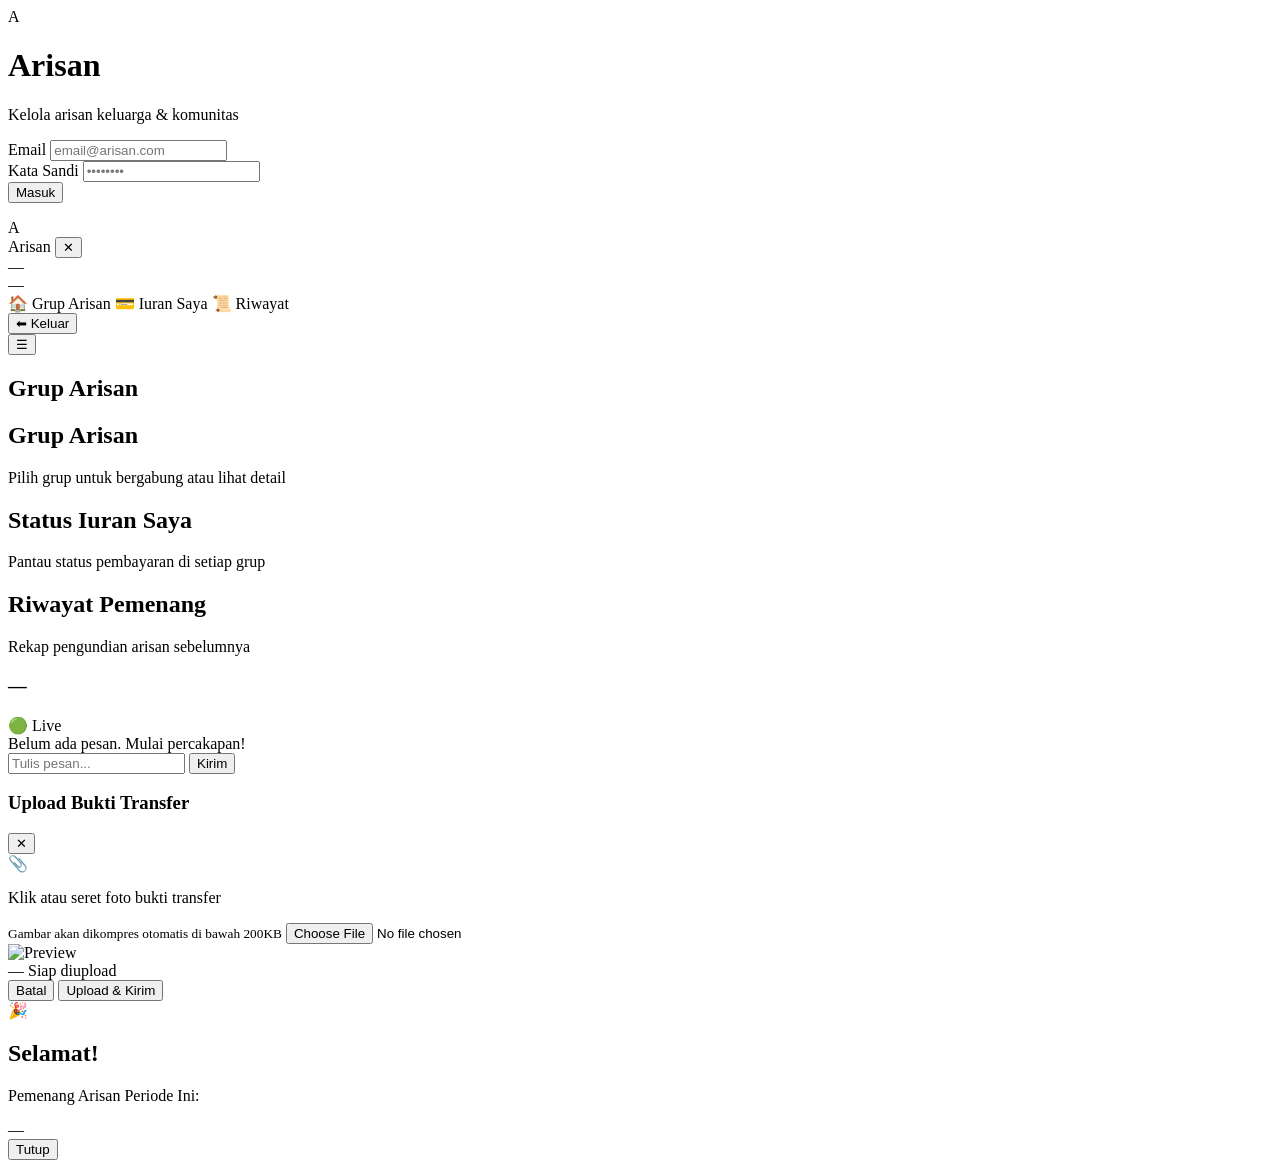
==== index.html @ 009c1d64 "Create index.html" ====
<!DOCTYPE html>
<html lang="id">
<head>
<meta charset="UTF-8">
<meta name="viewport" content="width=device-width, initial-scale=1.0">
<title>Arisan Keluarga & Komunitas</title>
<link rel="stylesheet" href="style.css">
<script src="https://cdn.jsdelivr.net/npm/@supabase/supabase-js@2"></script>
</head>
<body>

<!-- ══ AUTH SCREEN ══ -->
<div id="auth-screen" class="auth-screen">
  <div class="auth-card">
    <div class="auth-logo">
      <div class="logo-mark">A</div>
      <h1>Arisan</h1>
      <p>Kelola arisan keluarga & komunitas</p>
    </div>
    <form id="login-form" class="auth-form">
      <div class="form-group">
        <label>Email</label>
        <input type="email" id="login-email" placeholder="email@arisan.com" required>
      </div>
      <div class="form-group">
        <label>Kata Sandi</label>
        <input type="password" id="login-password" placeholder="••••••••" required>
      </div>
      <button type="submit" class="btn btn-primary btn-full" id="login-btn">
        <span>Masuk</span>
      </button>
      <p id="auth-error" class="auth-error"></p>
    </form>
  </div>
</div>

<!-- ══ MAIN APP ══ -->
<div id="app" class="app hidden">

  <!-- SIDEBAR -->
  <aside class="sidebar" id="sidebar">
    <div class="sidebar-header">
      <div class="logo-mark sm">A</div>
      <span class="sidebar-title">Arisan</span>
      <button class="sidebar-close" id="sidebar-close">✕</button>
    </div>
    <div class="user-card" id="user-card">
      <div class="user-avatar" id="nav-avatar"></div>
      <div class="user-info">
        <div class="user-name" id="nav-username">—</div>
        <div class="user-role" id="nav-role">—</div>
      </div>
    </div>
    <nav class="sidebar-nav">
      <a class="nav-item active" data-page="groups">
        <span class="nav-icon">🏠</span> Grup Arisan
      </a>
      <a class="nav-item" data-page="payments">
        <span class="nav-icon">💳</span> Iuran Saya
      </a>
      <a class="nav-item" data-page="history">
        <span class="nav-icon">📜</span> Riwayat
      </a>
    </nav>
    <div class="sidebar-footer">
      <button class="btn btn-ghost" id="logout-btn">⬅ Keluar</button>
    </div>
  </aside>

  <!-- TOPBAR -->
  <div class="topbar">
    <button class="hamburger" id="hamburger">☰</button>
    <h2 class="topbar-title" id="topbar-title">Grup Arisan</h2>
    <div class="topbar-right">
      <div class="notif-dot hidden" id="notif-dot"></div>
    </div>
  </div>

  <!-- PAGES -->
  <main class="main-content">

    <!-- PAGE: GROUPS -->
    <div class="page active" id="page-groups">
      <div class="page-header">
        <h2>Grup Arisan</h2>
        <p>Pilih grup untuk bergabung atau lihat detail</p>
      </div>
      <div class="groups-grid" id="groups-grid">
        <div class="skeleton-card"></div>
        <div class="skeleton-card"></div>
      </div>
    </div>

    <!-- PAGE: PAYMENTS -->
    <div class="page hidden" id="page-payments">
      <div class="page-header">
        <h2>Status Iuran Saya</h2>
        <p>Pantau status pembayaran di setiap grup</p>
      </div>
      <div id="payments-list"></div>
    </div>

    <!-- PAGE: HISTORY -->
    <div class="page hidden" id="page-history">
      <div class="page-header">
        <h2>Riwayat Pemenang</h2>
        <p>Rekap pengundian arisan sebelumnya</p>
      </div>
      <div id="history-list"></div>
    </div>

    <!-- PAGE: GROUP DETAIL (Chat + Info) -->
    <div class="page hidden" id="page-group-detail">
      <div class="group-detail-layout">
        <!-- Left: Info -->
        <div class="group-info-panel" id="group-info-panel"></div>
        <!-- Right: Chat -->
        <div class="chat-panel">
          <div class="chat-header">
            <h3 id="chat-group-name">—</h3>
            <span class="online-badge">🟢 Live</span>
          </div>
          <div class="chat-messages" id="chat-messages">
            <div class="chat-empty">Belum ada pesan. Mulai percakapan!</div>
          </div>
          <div class="chat-input-area">
            <input type="text" id="chat-input" placeholder="Tulis pesan..." maxlength="500">
            <button class="btn btn-primary" id="send-btn">Kirim</button>
          </div>
        </div>
      </div>
    </div>

  </main>
</div>

<!-- MODAL: Upload Bukti Bayar -->
<div class="modal-overlay hidden" id="payment-modal">
  <div class="modal">
    <div class="modal-header">
      <h3>Upload Bukti Transfer</h3>
      <button class="modal-close" id="payment-modal-close">✕</button>
    </div>
    <div class="modal-body">
      <div class="upload-area" id="upload-area">
        <div class="upload-icon">📎</div>
        <p>Klik atau seret foto bukti transfer</p>
        <small>Gambar akan dikompres otomatis di bawah 200KB</small>
        <input type="file" id="receipt-input" accept="image/*" class="upload-input">
      </div>
      <div id="upload-preview" class="upload-preview hidden">
        <img id="preview-img" src="" alt="Preview">
        <div class="upload-meta">
          <span id="upload-size">—</span>
          <span id="upload-status">Siap diupload</span>
        </div>
      </div>
    </div>
    <div class="modal-footer">
      <button class="btn btn-ghost" id="cancel-upload">Batal</button>
      <button class="btn btn-primary" id="confirm-upload">Upload & Kirim</button>
    </div>
  </div>
</div>

<!-- TOAST -->
<div class="toast hidden" id="toast"></div>

<!-- WINNER ANNOUNCEMENT -->
<div class="winner-overlay hidden" id="winner-overlay">
  <div class="winner-card">
    <div class="winner-confetti" id="confetti-area"></div>
    <div class="winner-icon">🎉</div>
    <h2>Selamat!</h2>
    <p>Pemenang Arisan Periode Ini:</p>
    <div class="winner-name" id="winner-name-display">—</div>
    <button class="btn btn-primary" onclick="closeWinner()">Tutup</button>
  </div>
</div>

<script src="app.js"></script>
</body>
</html>
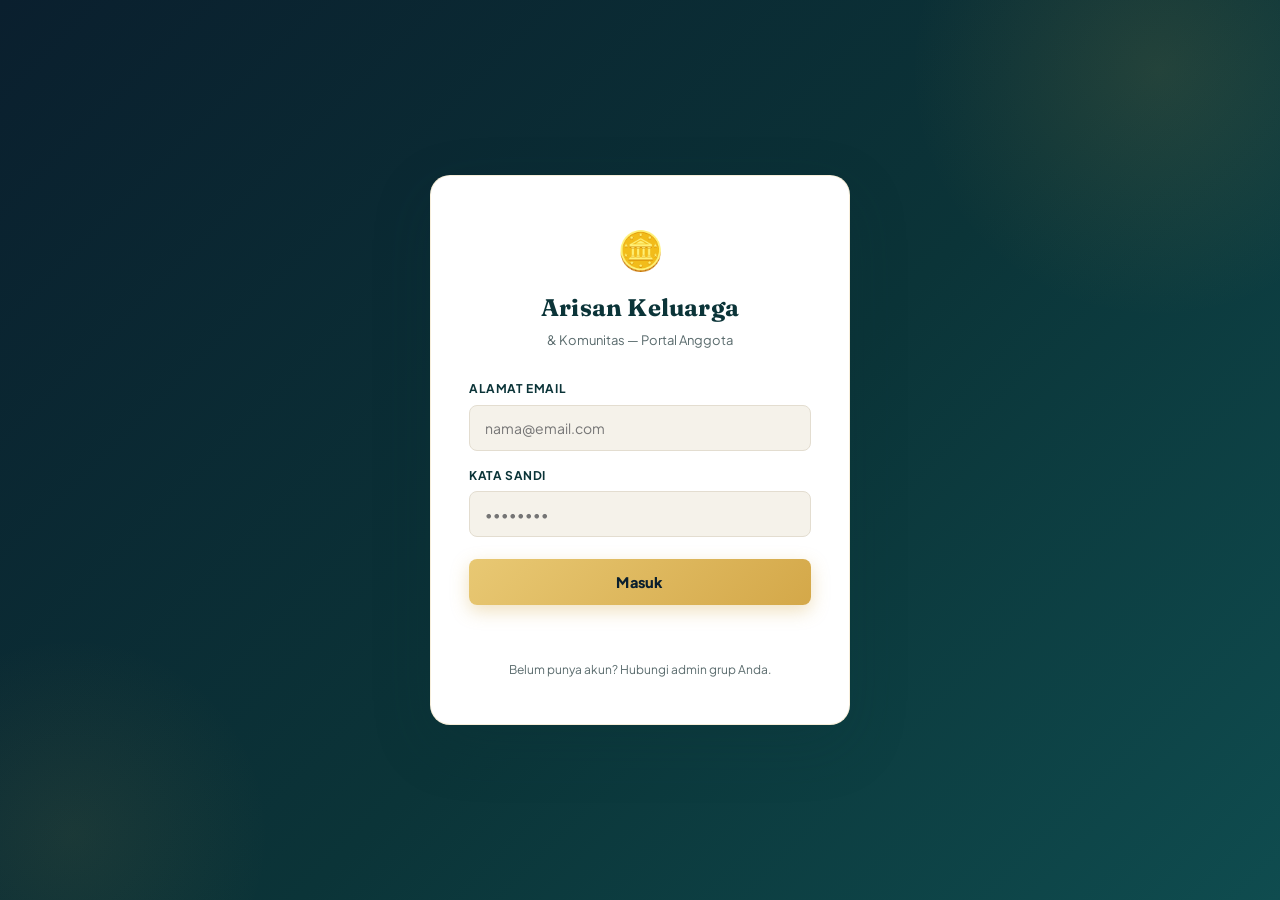
==== commit 20e2ff54: "Update index.html" ====
--- a/index.html
+++ b/index.html
@@ -3,181 +3,920 @@
 <head>
 <meta charset="UTF-8">
 <meta name="viewport" content="width=device-width, initial-scale=1.0">
-<title>Arisan Keluarga & Komunitas</title>
-<link rel="stylesheet" href="style.css">
+<title>Arisan Keluarga &amp; Komunitas — Portal Anggota</title>
+<link href="https://fonts.googleapis.com/css2?family=Plus+Jakarta+Sans:wght@400;500;600;700;800&family=Fraunces:wght@600;700&display=swap" rel="stylesheet">
 <script src="https://cdn.jsdelivr.net/npm/@supabase/supabase-js@2"></script>
+<style>
+:root{
+  --teal-deep:#0b3438;
+  --teal:#0f4c4f;
+  --teal-light:#16686b;
+  --navy:#0a1f2e;
+  --gold:#d4a849;
+  --gold-light:#e8c873;
+  --gold-dim:rgba(212,168,73,0.15);
+  --cream:#faf7f0;
+  --surface:#ffffff;
+  --surface2:#f5f2ea;
+  --ink:#0e1f23;
+  --ink-muted:#5a6b6d;
+  --border:#e3ddd0;
+  --danger:#c0392b;
+  --success:#1e8a5f;
+  --warn:#b8860b;
+  --radius:14px;
+  --radius-sm:8px;
+  --shadow:0 4px 24px rgba(11,52,56,0.08);
+  --shadow-lg:0 20px 60px rgba(11,52,56,0.18);
+}
+*,*::before,*::after{margin:0;padding:0;box-sizing:border-box}
+body{font-family:'Plus Jakarta Sans',sans-serif;background:var(--cream);color:var(--ink);min-height:100vh;line-height:1.55}
+h1,h2,h3{font-family:'Fraunces',serif}
+.hidden{display:none!important}
+button{font-family:inherit;cursor:pointer}
+input,select,textarea{font-family:inherit}
+::-webkit-scrollbar{width:8px;height:8px}
+::-webkit-scrollbar-thumb{background:var(--border);border-radius:8px}
+
+/* ══ LOGIN SCREEN ══ */
+#login-screen{
+  min-height:100vh;display:flex;align-items:center;justify-content:center;
+  background:linear-gradient(135deg,var(--navy) 0%,var(--teal-deep) 55%,var(--teal) 100%);
+  padding:20px;position:relative;overflow:hidden;
+}
+#login-screen::before{
+  content:'';position:absolute;top:-20%;right:-10%;width:500px;height:500px;border-radius:50%;
+  background:radial-gradient(circle,rgba(212,168,73,0.12) 0%,transparent 70%);
+}
+#login-screen::after{
+  content:'';position:absolute;bottom:-15%;left:-10%;width:400px;height:400px;border-radius:50%;
+  background:radial-gradient(circle,rgba(212,168,73,0.08) 0%,transparent 70%);
+}
+.login-card{
+  background:var(--surface);border-radius:20px;padding:44px 38px;width:100%;max-width:420px;
+  box-shadow:var(--shadow-lg);position:relative;z-index:2;border:1px solid rgba(212,168,73,0.2);
+}
+.login-brand{text-align:center;margin-bottom:8px}
+.login-brand .icon{font-size:38px;margin-bottom:10px;display:block}
+.login-brand h1{font-size:24px;color:var(--teal-deep);font-weight:700;letter-spacing:.2px}
+.login-brand p{font-size:13px;color:var(--ink-muted);margin-top:4px}
+.login-form{margin-top:30px;display:flex;flex-direction:column;gap:16px}
+.field label{font-size:12px;font-weight:700;color:var(--teal-deep);text-transform:uppercase;letter-spacing:.6px;display:block;margin-bottom:6px}
+.field input{
+  width:100%;padding:13px 15px;border:1.5px solid var(--border);border-radius:var(--radius-sm);
+  font-size:14px;background:var(--surface2);transition:.2s;color:var(--ink);
+}
+.field input:focus{outline:none;border-color:var(--gold);background:#fff;box-shadow:0 0 0 3px var(--gold-dim)}
+.btn-gold{
+  background:linear-gradient(135deg,var(--gold-light),var(--gold));color:var(--navy);border:none;
+  padding:14px;border-radius:var(--radius-sm);font-weight:800;font-size:14.5px;letter-spacing:.3px;
+  transition:.2s;box-shadow:0 6px 18px rgba(212,168,73,0.35);margin-top:6px;
+}
+.btn-gold:hover{transform:translateY(-1px);box-shadow:0 10px 24px rgba(212,168,73,0.45)}
+.btn-gold:disabled{opacity:.6;cursor:not-allowed;transform:none}
+.login-err{color:var(--danger);font-size:13px;text-align:center;min-height:18px;font-weight:600}
+.login-foot{text-align:center;margin-top:22px;font-size:12px;color:var(--ink-muted)}
+
+/* ══ APP SHELL ══ */
+#app-shell{display:none;min-height:100vh}
+#app-shell.active{display:block}
+.topbar{
+  background:var(--surface);border-bottom:1px solid var(--border);padding:14px 24px;
+  display:flex;align-items:center;justify-content:space-between;position:sticky;top:0;z-index:50;
+  box-shadow:0 1px 4px rgba(0,0,0,0.04);
+}
+.topbar-brand{display:flex;align-items:center;gap:10px}
+.topbar-brand .icon{font-size:22px}
+.topbar-brand h2{font-size:18px;color:var(--teal-deep);font-weight:700}
+.topbar-right{display:flex;align-items:center;gap:14px}
+.user-chip{display:flex;align-items:center;gap:8px;font-size:13px;font-weight:700;color:var(--teal-deep)}
+.user-avatar{width:32px;height:32px;border-radius:50%;background:var(--gold-dim);color:var(--warn);
+  display:flex;align-items:center;justify-content:center;font-weight:800;font-size:13px;overflow:hidden;flex-shrink:0}
+.user-avatar img{width:100%;height:100%;object-fit:cover}
+.btn-logout{background:none;border:1.5px solid var(--border);color:var(--ink-muted);padding:8px 14px;
+  border-radius:var(--radius-sm);font-size:12.5px;font-weight:700;transition:.15s}
+.btn-logout:hover{border-color:var(--danger);color:var(--danger);background:rgba(192,57,43,0.06)}
+
+.tabbar{display:flex;gap:4px;background:var(--surface);border-bottom:1px solid var(--border);
+  padding:0 20px;overflow-x:auto;scrollbar-width:none}
+.tabbar::-webkit-scrollbar{display:none}
+.tab-btn{flex-shrink:0;padding:14px 18px;border:none;background:none;color:var(--ink-muted);
+  font-weight:700;font-size:13.5px;border-bottom:3px solid transparent;transition:.15s}
+.tab-btn.active{color:var(--teal-deep);border-bottom-color:var(--gold)}
+.tab-btn:hover{color:var(--teal)}
+
+.main-content{max-width:980px;margin:0 auto;padding:26px 20px 80px}
+.panel{display:none}
+.panel.active{display:block;animation:fadeUp .3s ease}
+@keyframes fadeUp{from{opacity:0;transform:translateY(8px)}to{opacity:1;transform:translateY(0)}}
+
+.sec-head{display:flex;align-items:center;justify-content:space-between;margin-bottom:18px;gap:12px;flex-wrap:wrap}
+.sec-head h3{font-size:20px;color:var(--teal-deep)}
+.search-box{display:flex;gap:8px;flex:1;max-width:380px;margin-left:auto}
+.search-box input{flex:1;padding:10px 14px;border:1.5px solid var(--border);border-radius:var(--radius-sm);font-size:13.5px}
+.search-box input:focus{outline:none;border-color:var(--gold)}
+
+.group-grid{display:grid;grid-template-columns:repeat(auto-fill,minmax(240px,1fr));gap:16px}
+.group-card{background:var(--surface);border:1px solid var(--border);border-radius:var(--radius);
+  overflow:hidden;box-shadow:var(--shadow);transition:.2s;cursor:pointer}
+.group-card:hover{transform:translateY(-3px);box-shadow:var(--shadow-lg)}
+.group-cover{width:100%;height:120px;background:linear-gradient(135deg,var(--teal),var(--teal-deep));
+  display:flex;align-items:center;justify-content:center;color:rgba(255,255,255,.5);font-size:34px;position:relative;overflow:hidden}
+.group-cover img{width:100%;height:100%;object-fit:cover}
+.group-body{padding:16px}
+.group-body h4{font-size:15.5px;color:var(--teal-deep);margin-bottom:6px;font-weight:700}
+.group-meta{display:flex;justify-content:space-between;font-size:12.5px;color:var(--ink-muted);margin-bottom:10px}
+.group-meta strong{color:var(--warn);font-family:'Plus Jakarta Sans'}
+.slot-bar-wrap{height:6px;background:var(--surface2);border-radius:99px;overflow:hidden;margin-bottom:10px}
+.slot-bar{height:100%;background:linear-gradient(90deg,var(--gold),var(--gold-light));border-radius:99px}
+.btn-join{width:100%;padding:9px;border-radius:var(--radius-sm);border:1.5px solid var(--teal);
+  background:none;color:var(--teal);font-weight:700;font-size:12.5px;transition:.15s}
+.btn-join:hover{background:var(--teal);color:#fff}
+.btn-join.joined{border-color:var(--success);color:var(--success);cursor:default}
+.btn-join.joined:hover{background:none}
+
+.empty-note{text-align:center;padding:50px 20px;color:var(--ink-muted)}
+.empty-note .ic{font-size:40px;display:block;margin-bottom:10px;opacity:.5}
+
+/* Group detail */
+.group-detail-back{display:inline-flex;align-items:center;gap:6px;color:var(--teal);font-weight:700;
+  font-size:13px;margin-bottom:16px;background:none;border:none}
+.group-detail-head{background:linear-gradient(135deg,var(--teal-deep),var(--teal));border-radius:var(--radius);
+  padding:22px;color:#fff;margin-bottom:20px;position:relative;overflow:hidden}
+.group-detail-head h2{font-size:22px;margin-bottom:6px}
+.gd-stats{display:flex;gap:22px;margin-top:14px;flex-wrap:wrap}
+.gd-stat{font-size:12px;color:rgba(255,255,255,.7)}
+.gd-stat b{display:block;font-size:17px;color:var(--gold-light);font-family:'Plus Jakarta Sans'}
+
+.chat-wrap{background:var(--surface);border:1px solid var(--border);border-radius:var(--radius);
+  display:flex;flex-direction:column;height:480px;overflow:hidden;box-shadow:var(--shadow)}
+.chat-head{padding:13px 18px;border-bottom:1px solid var(--border);font-weight:700;color:var(--teal-deep);font-size:14px}
+.chat-messages{flex:1;overflow-y:auto;padding:16px 18px;display:flex;flex-direction:column;gap:10px}
+.msg-row{display:flex;gap:8px;max-width:78%}
+.msg-row.mine{align-self:flex-end;flex-direction:row-reverse}
+.msg-av{width:30px;height:30px;border-radius:50%;background:var(--gold-dim);color:var(--warn);
+  display:flex;align-items:center;justify-content:center;font-weight:800;font-size:11px;flex-shrink:0}
+.msg-bubble{background:var(--surface2);border-radius:14px;padding:9px 13px;font-size:13.5px}
+.msg-row.mine .msg-bubble{background:var(--teal);color:#fff}
+.msg-name{font-size:10.5px;font-weight:700;color:var(--ink-muted);margin-bottom:2px}
+.msg-row.mine .msg-name{display:none}
+.chat-input-row{display:flex;gap:8px;padding:12px;border-top:1px solid var(--border)}
+.chat-input-row input{flex:1;padding:11px 14px;border:1.5px solid var(--border);border-radius:99px;font-size:13.5px}
+.chat-input-row input:focus{outline:none;border-color:var(--gold)}
+.btn-send{width:42px;height:42px;border-radius:50%;background:var(--teal);color:#fff;border:none;
+  display:flex;align-items:center;justify-content:center;font-size:16px;flex-shrink:0}
+.btn-send:hover{background:var(--teal-light)}
+
+/* Iuran */
+.bill-list{display:flex;flex-direction:column;gap:10px}
+.bill-card{background:var(--surface);border:1px solid var(--border);border-radius:var(--radius);
+  padding:16px 18px;display:flex;align-items:center;gap:14px;box-shadow:var(--shadow);flex-wrap:wrap}
+.bill-info{flex:1;min-width:180px}
+.bill-info h4{font-size:14.5px;color:var(--teal-deep);margin-bottom:3px}
+.bill-info span{font-size:12px;color:var(--ink-muted)}
+.bill-amount{font-size:17px;font-weight:800;color:var(--warn);font-family:'Plus Jakarta Sans'}
+.status-pill{font-size:11px;font-weight:800;padding:5px 12px;border-radius:99px;letter-spacing:.3px;text-transform:uppercase}
+.status-pill.unpaid{background:rgba(192,57,43,0.1);color:var(--danger)}
+.status-pill.pending_verification{background:rgba(184,134,11,0.12);color:var(--warn)}
+.status-pill.paid{background:rgba(30,138,95,0.1);color:var(--success)}
+.btn-upload{background:var(--teal);color:#fff;border:none;padding:9px 16px;border-radius:var(--radius-sm);
+  font-size:12.5px;font-weight:700;white-space:nowrap}
+.btn-upload:hover{background:var(--teal-light)}
+.btn-upload:disabled{opacity:.5;cursor:not-allowed}
+.file-hidden{display:none}
+.proof-thumb-small{width:42px;height:42px;border-radius:8px;object-fit:cover;border:1.5px solid var(--border);cursor:pointer}
+
+/* Profile */
+.profile-card{background:var(--surface);border:1px solid var(--border);border-radius:var(--radius);
+  padding:28px;max-width:480px;box-shadow:var(--shadow);text-align:center}
+.profile-av-lg{width:84px;height:84px;border-radius:50%;background:var(--gold-dim);color:var(--warn);
+  display:flex;align-items:center;justify-content:center;font-size:30px;font-weight:800;margin:0 auto 14px;overflow:hidden}
+.profile-av-lg img{width:100%;height:100%;object-fit:cover}
+.profile-card h3{color:var(--teal-deep);margin-bottom:4px}
+.profile-card p{color:var(--ink-muted);font-size:13px;margin-bottom:18px}
+.profile-row{display:flex;justify-content:space-between;padding:11px 0;border-top:1px solid var(--border);font-size:13.5px}
+.profile-row span:first-child{color:var(--ink-muted)}
+.profile-row span:last-child{font-weight:700;color:var(--teal-deep)}
+
+/* Toast */
+#toast-box{position:fixed;bottom:22px;left:50%;transform:translateX(-50%);z-index:9000;
+  display:flex;flex-direction:column;gap:8px;align-items:center}
+.toast{background:var(--navy);color:#fff;padding:11px 22px;border-radius:99px;font-size:13px;font-weight:600;
+  box-shadow:var(--shadow-lg);opacity:0;transform:translateY(10px);transition:.3s;white-space:nowrap}
+.toast.show{opacity:1;transform:translateY(0)}
+.toast.err{background:var(--danger)}
+.toast.ok{background:var(--success)}
+
+/* Modal generic */
+.modal-overlay{display:none;position:fixed;inset:0;background:rgba(10,31,46,.6);backdrop-filter:blur(4px);
+  z-index:8000;align-items:center;justify-content:center;padding:18px}
+.modal-overlay.show{display:flex}
+.modal-box{background:var(--surface);border-radius:18px;padding:26px;width:100%;max-width:420px;
+  box-shadow:var(--shadow-lg);position:relative;max-height:88vh;overflow-y:auto}
+.modal-box h3{color:var(--teal-deep);margin-bottom:14px;font-size:18px}
+.modal-close{position:absolute;top:14px;right:16px;background:none;border:none;font-size:18px;color:var(--ink-muted)}
+.modal-box .field{margin-bottom:14px}
+.lightbox-img-full{max-width:100%;border-radius:10px;display:block;margin:0 auto}
+
+/* ══ WINNER OVERLAY + CONFETTI ══ */
+#winner-overlay{
+  display:none;position:fixed;inset:0;z-index:99999;align-items:center;justify-content:center;
+  background:radial-gradient(circle at 50% 30%,rgba(212,168,73,0.25),rgba(10,31,46,0.92));
+}
+#winner-overlay.show{display:flex}
+.winner-card{
+  background:linear-gradient(160deg,var(--teal-deep),var(--navy));border:2px solid var(--gold);
+  border-radius:24px;padding:46px 40px;text-align:center;max-width:380px;position:relative;z-index:2;
+  box-shadow:0 0 80px rgba(212,168,73,0.4);animation:popIn .5s cubic-bezier(.34,1.56,.64,1);
+}
+@keyframes popIn{from{transform:scale(.7);opacity:0}to{transform:scale(1);opacity:1}}
+.winner-card .trophy{font-size:54px;margin-bottom:10px}
+.winner-card .lbl{color:var(--gold-light);font-size:12px;letter-spacing:2px;font-weight:800;text-transform:uppercase}
+.winner-card h2{color:#fff;font-size:28px;margin:10px 0 6px}
+.winner-card p{color:rgba(255,255,255,.65);font-size:13px;margin-bottom:22px}
+.winner-card button{background:var(--gold);color:var(--navy);border:none;padding:11px 26px;
+  border-radius:99px;font-weight:800;font-size:13.5px}
+.confetti-piece{position:fixed;top:-10px;z-index:99998;pointer-events:none;border-radius:2px}
+
+@media(max-width:600px){
+  .topbar{padding:12px 16px}
+  .main-content{padding:18px 14px 70px}
+  .search-box{max-width:none;margin-left:0;width:100%}
+  .sec-head{flex-direction:column;align-items:stretch}
+  .chat-wrap{height:420px}
+}
+</style>
 </head>
 <body>
 
-<!-- ══ AUTH SCREEN ══ -->
-<div id="auth-screen" class="auth-screen">
-  <div class="auth-card">
-    <div class="auth-logo">
-      <div class="logo-mark">A</div>
-      <h1>Arisan</h1>
-      <p>Kelola arisan keluarga & komunitas</p>
+<!-- ══════════════ LOGIN SCREEN ══════════════ -->
+<div id="login-screen">
+  <div class="login-card">
+    <div class="login-brand">
+      <span class="icon">🪙</span>
+      <h1>Arisan Keluarga</h1>
+      <p>&amp; Komunitas — Portal Anggota</p>
     </div>
-    <form id="login-form" class="auth-form">
-      <div class="form-group">
-        <label>Email</label>
-        <input type="email" id="login-email" placeholder="email@arisan.com" required>
-      </div>
-      <div class="form-group">
+    <form class="login-form" id="login-form">
+      <div class="field">
+        <label>Alamat Email</label>
+        <input type="email" id="login-email" placeholder="nama@email.com" required autocomplete="username">
+      </div>
+      <div class="field">
         <label>Kata Sandi</label>
-        <input type="password" id="login-password" placeholder="••••••••" required>
-      </div>
-      <button type="submit" class="btn btn-primary btn-full" id="login-btn">
-        <span>Masuk</span>
-      </button>
-      <p id="auth-error" class="auth-error"></p>
+        <input type="password" id="login-password" placeholder="••••••••" required autocomplete="current-password">
+      </div>
+      <button type="submit" class="btn-gold" id="btn-login">Masuk</button>
+      <div class="login-err" id="login-err"></div>
     </form>
+    <div class="login-foot">Belum punya akun? Hubungi admin grup Anda.</div>
   </div>
 </div>
 
-<!-- ══ MAIN APP ══ -->
-<div id="app" class="app hidden">
-
-  <!-- SIDEBAR -->
-  <aside class="sidebar" id="sidebar">
-    <div class="sidebar-header">
-      <div class="logo-mark sm">A</div>
-      <span class="sidebar-title">Arisan</span>
-      <button class="sidebar-close" id="sidebar-close">✕</button>
+<!-- ══════════════ APP SHELL (setelah login) ══════════════ -->
+<div id="app-shell">
+  <div class="topbar">
+    <div class="topbar-brand">
+      <span class="icon">🪙</span>
+      <h2>Arisan Keluarga</h2>
     </div>
-    <div class="user-card" id="user-card">
-      <div class="user-avatar" id="nav-avatar"></div>
-      <div class="user-info">
-        <div class="user-name" id="nav-username">—</div>
-        <div class="user-role" id="nav-role">—</div>
-      </div>
-    </div>
-    <nav class="sidebar-nav">
-      <a class="nav-item active" data-page="groups">
-        <span class="nav-icon">🏠</span> Grup Arisan
-      </a>
-      <a class="nav-item" data-page="payments">
-        <span class="nav-icon">💳</span> Iuran Saya
-      </a>
-      <a class="nav-item" data-page="history">
-        <span class="nav-icon">📜</span> Riwayat
-      </a>
-    </nav>
-    <div class="sidebar-footer">
-      <button class="btn btn-ghost" id="logout-btn">⬅ Keluar</button>
-    </div>
-  </aside>
-
-  <!-- TOPBAR -->
-  <div class="topbar">
-    <button class="hamburger" id="hamburger">☰</button>
-    <h2 class="topbar-title" id="topbar-title">Grup Arisan</h2>
     <div class="topbar-right">
-      <div class="notif-dot hidden" id="notif-dot"></div>
+      <div class="user-chip">
+        <div class="user-avatar" id="topbar-avatar">?</div>
+        <span id="topbar-username">—</span>
+      </div>
+      <button class="btn-logout" id="btn-logout">Keluar</button>
     </div>
   </div>
 
-  <!-- PAGES -->
-  <main class="main-content">
-
-    <!-- PAGE: GROUPS -->
-    <div class="page active" id="page-groups">
-      <div class="page-header">
-        <h2>Grup Arisan</h2>
-        <p>Pilih grup untuk bergabung atau lihat detail</p>
-      </div>
-      <div class="groups-grid" id="groups-grid">
-        <div class="skeleton-card"></div>
-        <div class="skeleton-card"></div>
-      </div>
+  <nav class="tabbar">
+    <button class="tab-btn active" data-panel="groups">🔍 Cari Grup</button>
+    <button class="tab-btn" data-panel="mygroups">📂 Grup Saya</button>
+    <button class="tab-btn" data-panel="bills">💳 Iuran Saya</button>
+    <button class="tab-btn" data-panel="profile">👤 Profil</button>
+  </nav>
+
+  <div class="main-content">
+
+    <!-- PANEL: Cari & Gabung Grup -->
+    <div class="panel active" id="panel-groups">
+      <div class="sec-head">
+        <h3>Cari &amp; Gabung Grup Arisan</h3>
+        <div class="search-box">
+          <input type="text" id="group-search" placeholder="Cari nama grup arisan...">
+        </div>
+      </div>
+      <div class="group-grid" id="group-grid-all"></div>
     </div>
 
-    <!-- PAGE: PAYMENTS -->
-    <div class="page hidden" id="page-payments">
-      <div class="page-header">
-        <h2>Status Iuran Saya</h2>
-        <p>Pantau status pembayaran di setiap grup</p>
-      </div>
-      <div id="payments-list"></div>
-    </div>
-
-    <!-- PAGE: HISTORY -->
-    <div class="page hidden" id="page-history">
-      <div class="page-header">
-        <h2>Riwayat Pemenang</h2>
-        <p>Rekap pengundian arisan sebelumnya</p>
-      </div>
-      <div id="history-list"></div>
-    </div>
-
-    <!-- PAGE: GROUP DETAIL (Chat + Info) -->
-    <div class="page hidden" id="page-group-detail">
-      <div class="group-detail-layout">
-        <!-- Left: Info -->
-        <div class="group-info-panel" id="group-info-panel"></div>
-        <!-- Right: Chat -->
-        <div class="chat-panel">
-          <div class="chat-header">
-            <h3 id="chat-group-name">—</h3>
-            <span class="online-badge">🟢 Live</span>
-          </div>
-          <div class="chat-messages" id="chat-messages">
-            <div class="chat-empty">Belum ada pesan. Mulai percakapan!</div>
-          </div>
-          <div class="chat-input-area">
-            <input type="text" id="chat-input" placeholder="Tulis pesan..." maxlength="500">
-            <button class="btn btn-primary" id="send-btn">Kirim</button>
+    <!-- PANEL: Grup Saya / Detail -->
+    <div class="panel" id="panel-mygroups">
+      <div id="mygroups-list-view">
+        <div class="sec-head"><h3>Grup Arisan Saya</h3></div>
+        <div class="group-grid" id="group-grid-mine"></div>
+      </div>
+      <div id="mygroups-detail-view" class="hidden">
+        <button class="group-detail-back" id="btn-back-to-mygroups">← Kembali ke Grup Saya</button>
+        <div class="group-detail-head">
+          <h2 id="gd-name">—</h2>
+          <div id="gd-desc" style="font-size:13px;color:rgba(255,255,255,.7)">—</div>
+          <div class="gd-stats">
+            <div class="gd-stat">Iuran/Putaran<b id="gd-amount">—</b></div>
+            <div class="gd-stat">Kapasitas<b id="gd-capacity">—</b></div>
+            <div class="gd-stat">Putaran Berjalan<b id="gd-round">—</b></div>
           </div>
         </div>
+        <div class="chat-wrap">
+          <div class="chat-head">💬 Obrolan Grup</div>
+          <div class="chat-messages" id="chat-messages"></div>
+          <div class="chat-input-row">
+            <input type="text" id="chat-input" placeholder="Tulis pesan...">
+            <button class="btn-send" id="btn-send-chat">➤</button>
+          </div>
+        </div>
       </div>
     </div>
 
-  </main>
-</div>
-
-<!-- MODAL: Upload Bukti Bayar -->
-<div class="modal-overlay hidden" id="payment-modal">
-  <div class="modal">
-    <div class="modal-header">
-      <h3>Upload Bukti Transfer</h3>
-      <button class="modal-close" id="payment-modal-close">✕</button>
+    <!-- PANEL: Iuran Saya -->
+    <div class="panel" id="panel-bills">
+      <div class="sec-head"><h3>Iuran Saya</h3></div>
+      <div class="bill-list" id="bill-list"></div>
     </div>
-    <div class="modal-body">
-      <div class="upload-area" id="upload-area">
-        <div class="upload-icon">📎</div>
-        <p>Klik atau seret foto bukti transfer</p>
-        <small>Gambar akan dikompres otomatis di bawah 200KB</small>
-        <input type="file" id="receipt-input" accept="image/*" class="upload-input">
-      </div>
-      <div id="upload-preview" class="upload-preview hidden">
-        <img id="preview-img" src="" alt="Preview">
-        <div class="upload-meta">
-          <span id="upload-size">—</span>
-          <span id="upload-status">Siap diupload</span>
-        </div>
+
+    <!-- PANEL: Profil -->
+    <div class="panel" id="panel-profile">
+      <div class="sec-head"><h3>Profil Saya</h3></div>
+      <div class="profile-card">
+        <div class="profile-av-lg" id="profile-avatar">?</div>
+        <h3 id="profile-username">—</h3>
+        <p id="profile-email">—</p>
+        <div class="profile-row"><span>Status Akun</span><span>Anggota</span></div>
+        <div class="profile-row"><span>Total Grup Diikuti</span><span id="profile-group-count">0</span></div>
       </div>
     </div>
-    <div class="modal-footer">
-      <button class="btn btn-ghost" id="cancel-upload">Batal</button>
-      <button class="btn btn-primary" id="confirm-upload">Upload & Kirim</button>
-    </div>
+
   </div>
 </div>
 
-<!-- TOAST -->
-<div class="toast hidden" id="toast"></div>
-
-<!-- WINNER ANNOUNCEMENT -->
-<div class="winner-overlay hidden" id="winner-overlay">
-  <div class="winner-card">
-    <div class="winner-confetti" id="confetti-area"></div>
-    <div class="winner-icon">🎉</div>
-    <h2>Selamat!</h2>
-    <p>Pemenang Arisan Periode Ini:</p>
-    <div class="winner-name" id="winner-name-display">—</div>
-    <button class="btn btn-primary" onclick="closeWinner()">Tutup</button>
+<!-- Modal: Lightbox bukti transfer -->
+<div class="modal-overlay" id="modal-lightbox">
+  <div class="modal-box">
+    <button class="modal-close" onclick="closeModal('lightbox')">✕</button>
+    <h3>Bukti Transfer</h3>
+    <img class="lightbox-img-full" id="lightbox-img" src="" alt="Bukti transfer">
   </div>
 </div>
 
-<script src="app.js"></script>
+<!-- Winner Overlay -->
+<div id="winner-overlay">
+  <div class="winner-card">
+    <div class="trophy">🏆</div>
+    <div class="lbl">Pemenang Arisan</div>
+    <h2 id="winner-name">—</h2>
+    <p id="winner-group">—</p>
+    <button onclick="closeWinnerOverlay()">Selamat! 🎉</button>
+  </div>
+</div>
+
+<div id="toast-box"></div>
+
+<script>
+/* ═══════════════════════════════════════════════
+   SUPABASE CLIENT
+═══════════════════════════════════════════════ */
+const SUPABASE_URL  = 'https://kzhgmmopruugbnkhyemc.supabase.co';
+const SUPABASE_ANON = 'eyJhbGciOiJIUzI1NiIsInR5cCI6IkpXVCJ9.eyJpc3MiOiJzdXBhYmFzZSIsInJlZiI6Imt6aGdtbW9wcnV1Z2Jua2h5ZW1jIiwicm9sZSI6ImFub24iLCJpYXQiOjE3ODE1ODM0ODEsImV4cCI6MjA5NzE1OTQ4MX0.OQ9wILuiDuan4V3wZGMJ8mVmJvwY9lyC5BmvHHodEM8';
+const { createClient } = supabase;
+const db = createClient(SUPABASE_URL, SUPABASE_ANON);
+
+let currentUser   = null;   // auth user object
+let currentProfile = null;  // row dari profiles
+let myGroupIds    = [];     // array group_id yang sudah diikuti
+let allGroups     = [];
+let activeGroupId = null;
+let chatChannel   = null;
+let winnerChannel = null;
+
+/* ═══════════════════════════════════════════════
+   TOAST
+═══════════════════════════════════════════════ */
+function toast(msg, type){
+  const box = document.getElementById('toast-box');
+  const el = document.createElement('div');
+  el.className = 'toast' + (type ? ' ' + type : '');
+  el.textContent = msg;
+  box.appendChild(el);
+  requestAnimationFrame(()=> el.classList.add('show'));
+  setTimeout(()=>{ el.classList.remove('show'); setTimeout(()=> el.remove(), 300); }, 3200);
+}
+
+function closeModal(name){
+  document.getElementById('modal-' + name).classList.remove('show');
+}
+
+function initialsOf(name){
+  if(!name) return '?';
+  const parts = name.trim().split(' ');
+  return (parts[0][0] + (parts[1] ? parts[1][0] : '')).toUpperCase();
+}
+
+/* ═══════════════════════════════════════════════
+   LOGIN FLOW
+═══════════════════════════════════════════════ */
+document.getElementById('login-form').addEventListener('submit', async (e) => {
+  e.preventDefault();
+  const email = document.getElementById('login-email').value.trim();
+  const password = document.getElementById('login-password').value;
+  const btn = document.getElementById('btn-login');
+  const errBox = document.getElementById('login-err');
+  errBox.textContent = '';
+  btn.disabled = true;
+  btn.textContent = 'Memverifikasi...';
+
+  try {
+    const { data, error } = await db.auth.signInWithPassword({ email, password });
+    if (error) throw error;
+
+    const { data: profile, error: profErr } = await db
+      .from('profiles')
+      .select('*')
+      .eq('id', data.user.id)
+      .single();
+    if (profErr) throw profErr;
+
+    if (profile.role === 'admin') {
+      window.location.href = 'admin.html';
+      return;
+    }
+
+    currentUser = data.user;
+    currentProfile = profile;
+    await enterApp();
+
+  } catch (err) {
+    let msg = 'Gagal masuk: ';
+    if (err.message && err.message.includes('Invalid login credentials')) {
+      msg += 'Email atau password salah.';
+    } else {
+      msg += err.message || 'Terjadi kesalahan.';
+    }
+    errBox.textContent = msg;
+    btn.disabled = false;
+    btn.textContent = 'Masuk';
+  }
+});
+
+async function enterApp(){
+  document.getElementById('login-screen').classList.add('hidden');
+  document.getElementById('app-shell').classList.add('active');
+
+  const uname = currentProfile.username || currentUser.email;
+  document.getElementById('topbar-username').textContent = uname;
+  document.getElementById('profile-username').textContent = uname;
+  document.getElementById('profile-email').textContent = currentUser.email;
+
+  const avEl = document.getElementById('topbar-avatar');
+  const avElProfile = document.getElementById('profile-avatar');
+  if (currentProfile.avatar_url) {
+    avEl.innerHTML = `<img src="${currentProfile.avatar_url}" alt="">`;
+    avElProfile.innerHTML = `<img src="${currentProfile.avatar_url}" alt="">`;
+  } else {
+    avEl.textContent = initialsOf(uname);
+    avElProfile.textContent = initialsOf(uname);
+  }
+
+  await loadMyMemberships();
+  await loadAllGroups();
+  await loadMyBills();
+  setupWinnerBroadcastListener();
+}
+
+document.getElementById('btn-logout').addEventListener('click', async () => {
+  await db.auth.signOut();
+  window.location.reload();
+});
+
+/* Cek sesi yang masih aktif saat reload halaman */
+(async () => {
+  const { data: { session } } = await db.auth.getSession();
+  if (session) {
+    const { data: profile, error } = await db.from('profiles').select('*').eq('id', session.user.id).single();
+    if (!error && profile) {
+      if (profile.role === 'admin') { window.location.href = 'admin.html'; return; }
+      currentUser = session.user;
+      currentProfile = profile;
+      await enterApp();
+    }
+  }
+})();
+
+/* ═══════════════════════════════════════════════
+   TAB SWITCHING
+═══════════════════════════════════════════════ */
+document.querySelectorAll('.tab-btn').forEach(btn => {
+  btn.addEventListener('click', () => {
+    document.querySelectorAll('.tab-btn').forEach(b => b.classList.remove('active'));
+    document.querySelectorAll('.panel').forEach(p => p.classList.remove('active'));
+    btn.classList.add('active');
+    document.getElementById('panel-' + btn.dataset.panel).classList.add('active');
+    if (btn.dataset.panel === 'mygroups') showMyGroupsListView();
+  });
+});
+
+/* ═══════════════════════════════════════════════
+   MEMBERSHIPS
+═══════════════════════════════════════════════ */
+async function loadMyMemberships(){
+  const { data, error } = await db
+    .from('group_members')
+    .select('group_id')
+    .eq('user_id', currentUser.id);
+  if (error) { console.error(error); return; }
+  myGroupIds = (data || []).map(r => r.group_id);
+  document.getElementById('profile-group-count').textContent = myGroupIds.length;
+}
+
+/* ═══════════════════════════════════════════════
+   LOAD GROUPS (Cari & Gabung + Grup Saya)
+═══════════════════════════════════════════════ */
+async function loadAllGroups(){
+  const { data, error } = await db.from('arisan_groups').select('*').order('created_at', { ascending: false });
+  if (error) { console.error(error); toast('Gagal memuat grup', 'err'); return; }
+  allGroups = data || [];
+  renderAllGroups(allGroups);
+  renderMyGroups();
+}
+
+function renderAllGroups(list){
+  const grid = document.getElementById('group-grid-all');
+  if (!list.length) {
+    grid.innerHTML = `<div class="empty-note" style="grid-column:1/-1"><span class="ic">🔍</span>Belum ada grup arisan tersedia.</div>`;
+    return;
+  }
+  grid.innerHTML = list.map(g => {
+    const isMember = myGroupIds.includes(g.id);
+    const pct = g.max_slots ? Math.min(100, Math.round(((g.current_members || g.filled_slots || 0) / g.max_slots) * 100)) : 0;
+    const cover = g.group_cover_url
+      ? `<img src="${g.group_cover_url}" alt="${g.group_name}">`
+      : `🪙`;
+    return `<div class="group-card">
+      <div class="group-cover">${cover}</div>
+      <div class="group-body">
+        <h4>${g.group_name}</h4>
+        <div class="group-meta">
+          <span>Iuran: <strong>Rp${Number(g.contribution_amount||0).toLocaleString('id-ID')}</strong></span>
+          <span>Slot: ${g.max_slots||'-'}</span>
+        </div>
+        <div class="slot-bar-wrap"><div class="slot-bar" style="width:${pct}%"></div></div>
+        <button class="btn-join ${isMember?'joined':''}" ${isMember?'disabled':''} onclick="joinGroup('${g.id}','${(g.group_name||'').replace(/'/g,"\\'")}')">
+          ${isMember ? '✓ Sudah Bergabung' : 'Gabung Grup'}
+        </button>
+      </div>
+    </div>`;
+  }).join('');
+}
+
+function renderMyGroups(){
+  const grid = document.getElementById('group-grid-mine');
+  const mine = allGroups.filter(g => myGroupIds.includes(g.id));
+  if (!mine.length) {
+    grid.innerHTML = `<div class="empty-note" style="grid-column:1/-1"><span class="ic">📂</span>Anda belum bergabung di grup manapun. Cari grup di tab "Cari Grup".</div>`;
+    return;
+  }
+  grid.innerHTML = mine.map(g => {
+    const cover = g.group_cover_url ? `<img src="${g.group_cover_url}" alt="${g.group_name}">` : `🪙`;
+    return `<div class="group-card" onclick="openGroupDetail('${g.id}')">
+      <div class="group-cover">${cover}</div>
+      <div class="group-body">
+        <h4>${g.group_name}</h4>
+        <div class="group-meta">
+          <span>Iuran: <strong>Rp${Number(g.contribution_amount||0).toLocaleString('id-ID')}</strong></span>
+          <span>Slot: ${g.max_slots||'-'}</span>
+        </div>
+        <button class="btn-join joined" style="pointer-events:none">Lihat Detail &amp; Chat →</button>
+      </div>
+    </div>`;
+  }).join('');
+}
+
+document.getElementById('group-search').addEventListener('input', (e) => {
+  const q = e.target.value.toLowerCase().trim();
+  const filtered = allGroups.filter(g => (g.group_name||'').toLowerCase().includes(q));
+  renderAllGroups(filtered);
+});
+
+async function joinGroup(groupId, groupName){
+  if (myGroupIds.includes(groupId)) return;
+  try {
+    const { error } = await db.from('group_members').insert([{ group_id: groupId, user_id: currentUser.id }]);
+    if (error) throw error;
+    myGroupIds.push(groupId);
+    toast(`Berhasil bergabung ke "${groupName}"!`, 'ok');
+    renderAllGroups(allGroups);
+    renderMyGroups();
+    await loadMyBills();
+  } catch (err) {
+    toast('Gagal bergabung: ' + err.message, 'err');
+  }
+}
+
+/* ═══════════════════════════════════════════════
+   GROUP DETAIL + CHAT REALTIME
+═══════════════════════════════════════════════ */
+function showMyGroupsListView(){
+  document.getElementById('mygroups-list-view').classList.remove('hidden');
+  document.getElementById('mygroups-detail-view').classList.add('hidden');
+  if (chatChannel) { db.removeChannel(chatChannel); chatChannel = null; }
+  activeGroupId = null;
+}
+
+document.getElementById('btn-back-to-mygroups').addEventListener('click', showMyGroupsListView);
+
+async function openGroupDetail(groupId){
+  activeGroupId = groupId;
+  const g = allGroups.find(x => x.id === groupId);
+  if (!g) return;
+
+  document.getElementById('mygroups-list-view').classList.add('hidden');
+  document.getElementById('mygroups-detail-view').classList.remove('hidden');
+
+  document.getElementById('gd-name').textContent = g.group_name;
+  document.getElementById('gd-desc').textContent = g.description || 'Grup arisan keluarga & komunitas';
+  document.getElementById('gd-amount').textContent = 'Rp' + Number(g.contribution_amount||0).toLocaleString('id-ID');
+  document.getElementById('gd-capacity').textContent = (g.max_slots||'-') + ' anggota';
+
+  const { data: periods } = await db
+    .from('arisan_periods')
+    .select('round_number')
+    .eq('group_id', groupId)
+    .order('round_number', { ascending: false })
+    .limit(1);
+  document.getElementById('gd-round').textContent = periods && periods.length ? '#' + periods[0].round_number : 'Belum mulai';
+
+  await loadChatMessages(groupId);
+  subscribeToChat(groupId);
+}
+
+async function loadChatMessages(groupId){
+  const { data, error } = await db
+    .from('messages')
+    .select('*, profiles:sender_id(username, avatar_url)')
+    .eq('group_id', groupId)
+    .order('created_at', { ascending: true })
+    .limit(200);
+
+  const box = document.getElementById('chat-messages');
+  if (error) {
+    // Fallback jika relasi sender_id berbeda nama / tidak ada FK alias
+    const { data: plain } = await db.from('messages').select('*').eq('group_id', groupId).order('created_at', { ascending: true }).limit(200);
+    renderChatMessages(plain || []);
+    return;
+  }
+  renderChatMessages(data || []);
+}
+
+function renderChatMessages(rows){
+  const box = document.getElementById('chat-messages');
+  if (!rows.length) {
+    box.innerHTML = `<div class="empty-note"><span class="ic">💬</span>Belum ada pesan. Mulai obrolan grup!</div>`;
+    return;
+  }
+  box.innerHTML = rows.map(m => {
+    const isMine = m.sender_id === currentUser.id;
+    const uname = (m.profiles && m.profiles.username) || (isMine ? (currentProfile.username||'Saya') : 'Anggota');
+    return `<div class="msg-row ${isMine?'mine':''}">
+      <div class="msg-av">${initialsOf(uname)}</div>
+      <div>
+        <div class="msg-name">${uname}</div>
+        <div class="msg-bubble">${escapeHtml(m.message_text||'')}</div>
+      </div>
+    </div>`;
+  }).join('');
+  box.scrollTop = box.scrollHeight;
+}
+
+function escapeHtml(str){
+  const d = document.createElement('div');
+  d.textContent = str;
+  return d.innerHTML;
+}
+
+function subscribeToChat(groupId){
+  if (chatChannel) { db.removeChannel(chatChannel); chatChannel = null; }
+  chatChannel = db.channel('chat-group-' + groupId)
+    .on('postgres_changes', { event: 'INSERT', schema: 'public', table: 'messages', filter: `group_id=eq.${groupId}` }, () => {
+      loadChatMessages(groupId);
+    })
+    .subscribe();
+}
+
+document.getElementById('btn-send-chat').addEventListener('click', sendChatMessage);
+document.getElementById('chat-input').addEventListener('keydown', (e) => {
+  if (e.key === 'Enter') sendChatMessage();
+});
+
+async function sendChatMessage(){
+  const input = document.getElementById('chat-input');
+  const text = input.value.trim();
+  if (!text || !activeGroupId) return;
+  input.value = '';
+  try {
+    const { error } = await db.from('messages').insert([{
+      group_id: activeGroupId,
+      sender_id: currentUser.id,
+      message_text: text
+    }]);
+    if (error) throw error;
+  } catch (err) {
+    toast('Gagal mengirim pesan: ' + err.message, 'err');
+  }
+}
+
+/* ═══════════════════════════════════════════════
+   IURAN SAYA (BILLS / PAYMENTS)
+═══════════════════════════════════════════════ */
+async function loadMyBills(){
+  const { data, error } = await db
+    .from('payments')
+    .select('*, arisan_groups:group_id(group_name, contribution_amount)')
+    .eq('user_id', currentUser.id)
+    .order('round_number', { ascending: true });
+
+  const list = document.getElementById('bill-list');
+  if (error) {
+    list.innerHTML = `<div class="empty-note"><span class="ic">⚠️</span>Gagal memuat data iuran: ${error.message}</div>`;
+    return;
+  }
+  if (!data || !data.length) {
+    list.innerHTML = `<div class="empty-note"><span class="ic">💳</span>Belum ada tagihan iuran. Bergabunglah dengan sebuah grup untuk memulai.</div>`;
+    return;
+  }
+
+  list.innerHTML = data.map(p => {
+    const groupName = p.arisan_groups ? p.arisan_groups.group_name : 'Grup Arisan';
+    const amount = p.arisan_groups ? p.arisan_groups.contribution_amount : 0;
+    const statusLabel = { unpaid: 'Belum Bayar', pending_verification: 'Menunggu Verifikasi', paid: 'Lunas' }[p.payment_status] || p.payment_status;
+
+    let actionHtml = '';
+    if (p.payment_status === 'unpaid') {
+      actionHtml = `
+        <input type="file" accept="image/*" class="file-hidden" id="file-${p.id}" onchange="handleProofUpload(event,'${p.id}')">
+        <button class="btn-upload" onclick="document.getElementById('file-${p.id}').click()">📤 Upload Bukti</button>`;
+    } else if (p.payment_status === 'pending_verification') {
+      actionHtml = p.proof_url
+        ? `<img src="${p.proof_url}" class="proof-thumb-small" onclick="openLightbox('${p.proof_url}')" alt="bukti">`
+        : `<span style="font-size:12px;color:var(--ink-muted)">Menunggu admin</span>`;
+    } else if (p.payment_status === 'paid') {
+      actionHtml = `<span style="color:var(--success);font-weight:700;font-size:13px">✓ Lunas</span>`;
+    }
+
+    return `<div class="bill-card">
+      <div class="bill-info">
+        <h4>${groupName}</h4>
+        <span>Putaran #${p.round_number}</span>
+      </div>
+      <div class="bill-amount">Rp${Number(amount||0).toLocaleString('id-ID')}</div>
+      <span class="status-pill ${p.payment_status}">${statusLabel}</span>
+      ${actionHtml}
+    </div>`;
+  }).join('');
+}
+
+function openLightbox(url){
+  document.getElementById('lightbox-img').src = url;
+  document.getElementById('modal-lightbox').classList.add('show');
+}
+
+/* ═══════════════════════════════════════════════
+   IMAGE COMPRESSION + UPLOAD BUKTI TRANSFER
+   Target: maks ~200KB, format JPEG
+═══════════════════════════════════════════════ */
+function compressImage(file, maxKB = 200, maxDim = 1280) {
+  return new Promise((resolve, reject) => {
+    const img = new Image();
+    const reader = new FileReader();
+    reader.onload = (e) => { img.src = e.target.result; };
+    reader.onerror = reject;
+    reader.readAsDataURL(file);
+
+    img.onload = () => {
+      let { width, height } = img;
+      if (width > maxDim || height > maxDim) {
+        if (width > height) { height = Math.round(height * (maxDim / width)); width = maxDim; }
+        else { width = Math.round(width * (maxDim / height)); height = maxDim; }
+      }
+      const canvas = document.createElement('canvas');
+      canvas.width = width; canvas.height = height;
+      const ctx = canvas.getContext('2d');
+      ctx.drawImage(img, 0, 0, width, height);
+
+      let quality = 0.85;
+      const tryCompress = () => {
+        canvas.toBlob((blob) => {
+          if (!blob) { reject(new Error('Gagal mengompresi gambar')); return; }
+          if (blob.size / 1024 <= maxKB || quality <= 0.3) {
+            resolve(blob);
+          } else {
+            quality -= 0.1;
+            tryCompress();
+          }
+        }, 'image/jpeg', quality);
+      };
+      tryCompress();
+    };
+    img.onerror = () => reject(new Error('Gagal memuat gambar'));
+  });
+}
+
+async function handleProofUpload(event, paymentId){
+  const file = event.target.files[0];
+  if (!file) return;
+  toast('Mengompresi & mengunggah bukti transfer...');
+
+  try {
+    const compressedBlob = await compressImage(file, 200, 1280);
+    const fileName = `${currentUser.id}/${paymentId}-${Date.now()}.jpg`;
+
+    const { error: upErr } = await db.storage.from('receipts').upload(fileName, compressedBlob, {
+      contentType: 'image/jpeg',
+      upsert: true
+    });
+    if (upErr) throw upErr;
+
+    const { data: urlData } = db.storage.from('receipts').getPublicUrl(fileName);
+
+    const { error: dbErr } = await db.from('payments').update({
+      proof_url: urlData.publicUrl,
+      payment_status: 'pending_verification'
+    }).eq('id', paymentId);
+    if (dbErr) throw dbErr;
+
+    toast('Bukti transfer berhasil diunggah! Menunggu verifikasi admin.', 'ok');
+    await loadMyBills();
+  } catch (err) {
+    toast('Gagal mengunggah bukti: ' + err.message, 'err');
+  } finally {
+    event.target.value = '';
+  }
+}
+
+/* ═══════════════════════════════════════════════
+   REALTIME PAYMENTS (refresh otomatis saat admin verifikasi)
+═══════════════════════════════════════════════ */
+db.channel('payments-self-watch')
+  .on('postgres_changes', { event: 'UPDATE', schema: 'public', table: 'payments' }, (payload) => {
+    if (currentUser && payload.new && payload.new.user_id === currentUser.id) {
+      loadMyBills();
+    }
+  })
+  .subscribe();
+
+/* ═══════════════════════════════════════════════
+   WINNER OVERLAY — Broadcast Realtime + Confetti
+═══════════════════════════════════════════════ */
+function setupWinnerBroadcastListener(){
+  if (winnerChannel) return;
+  winnerChannel = db.channel('arisan-winner-broadcast')
+    .on('broadcast', { event: 'winner_announced' }, (payload) => {
+      const p = payload.payload || {};
+      showWinnerOverlay(p.winner_name || 'Anggota', p.group_name || 'Grup Arisan');
+    })
+    .subscribe();
+}
+
+function showWinnerOverlay(name, groupName){
+  document.getElementById('winner-name').textContent = name;
+  document.getElementById('winner-group').textContent = 'Selamat memenangkan arisan di grup "' + groupName + '"!';
+  document.getElementById('winner-overlay').classList.add('show');
+  launchConfetti();
+}
+
+function closeWinnerOverlay(){
+  document.getElementById('winner-overlay').classList.remove('show');
+}
+
+function launchConfetti(){
+  const colors = ['#d4a849','#e8c873','#0f4c4f','#16686b','#ffffff'];
+  for (let i = 0; i < 80; i++) {
+    const piece = document.createElement('div');
+    piece.className = 'confetti-piece';
+    const size = 6 + Math.random() * 6;
+    piece.style.width = size + 'px';
+    piece.style.height = (size * 0.4) + 'px';
+    piece.style.background = colors[Math.floor(Math.random() * colors.length)];
+    piece.style.left = Math.random() * 100 + 'vw';
+    const duration = 2.4 + Math.random() * 1.8;
+    const rotateEnd = 360 + Math.random() * 720;
+    piece.style.transition = `transform ${duration}s cubic-bezier(.25,.46,.45,.94), top ${duration}s linear, opacity ${duration}s ease-in`;
+    document.body.appendChild(piece);
+    requestAnimationFrame(() => {
+      piece.style.top = '105vh';
+      piece.style.transform = `translateX(${(Math.random()-0.5)*200}px) rotate(${rotateEnd}deg)`;
+      piece.style.opacity = '0.15';
+    });
+    setTimeout(() => piece.remove(), duration * 1000 + 200);
+  }
+}
+</script>
 </body>
 </html>
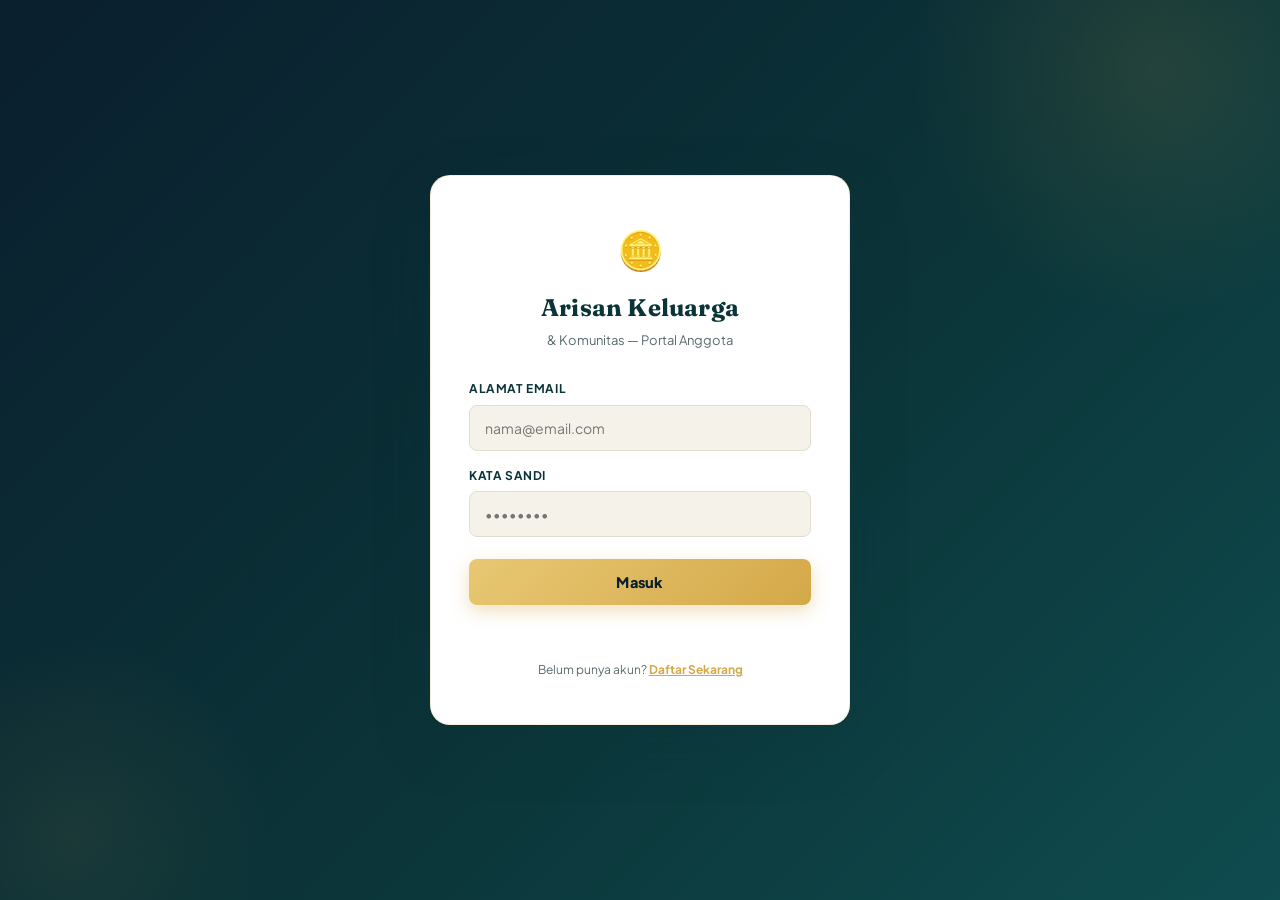
==== commit 7134ce89: "Update index.html" ====
--- a/index.html
+++ b/index.html
@@ -269,10 +269,41 @@
       <button type="submit" class="btn-gold" id="btn-login">Masuk</button>
       <div class="login-err" id="login-err"></div>
     </form>
-    <div class="login-foot">Belum punya akun? Hubungi admin grup Anda.</div>
+    <div class="login-foot">
+      Belum punya akun?
+      <button onclick="toggleRegister(true)" style="background:none;border:none;color:var(--gold);font-weight:700;cursor:pointer;font-size:12px;text-decoration:underline">Daftar Sekarang</button>
+    </div>
+  </div>
+
+  <!-- Form Registrasi -->
+  <div class="login-card" id="register-card" style="display:none;margin-top:16px;max-width:420px">
+    <div class="login-brand">
+      <span class="icon">📝</span>
+      <h1>Daftar Akun Baru</h1>
+      <p>Portal Anggota Arisan</p>
+    </div>
+    <form class="login-form" id="register-form">
+      <div class="field">
+        <label>Username</label>
+        <input type="text" id="reg-username" placeholder="Nama tampilan Anda" required>
+      </div>
+      <div class="field">
+        <label>Alamat Email</label>
+        <input type="email" id="reg-email" placeholder="nama@email.com" required>
+      </div>
+      <div class="field">
+        <label>Kata Sandi</label>
+        <input type="password" id="reg-password" placeholder="Min. 6 karakter" required>
+      </div>
+      <button type="submit" class="btn-gold" id="btn-register">Daftar Akun</button>
+      <div class="login-err" id="register-err"></div>
+    </form>
+    <div class="login-foot">
+      Sudah punya akun?
+      <button onclick="toggleRegister(false)" style="background:none;border:none;color:var(--gold);font-weight:700;cursor:pointer;font-size:12px;text-decoration:underline">Masuk di sini</button>
+    </div>
   </div>
 </div>
-
 <!-- ══════════════ APP SHELL (setelah login) ══════════════ -->
 <div id="app-shell">
   <div class="topbar">
@@ -293,6 +324,7 @@
     <button class="tab-btn active" data-panel="groups">🔍 Cari Grup</button>
     <button class="tab-btn" data-panel="mygroups">📂 Grup Saya</button>
     <button class="tab-btn" data-panel="bills">💳 Iuran Saya</button>
+    <button class="tab-btn" data-panel="urutan">🏅 Urutan Arisan</button>
     <button class="tab-btn" data-panel="profile">👤 Profil</button>
   </nav>
 
@@ -343,8 +375,18 @@
       <div class="bill-list" id="bill-list"></div>
     </div>
 
-    <!-- PANEL: Profil -->
-    <div class="panel" id="panel-profile">
+    <!-- PANEL: Urutan Arisan Transparan -->
+    <div class="panel" id="panel-urutan">
+      <div class="sec-head">
+        <h3>🏅 Urutan Pemenang Arisan</h3>
+        <select id="urutan-group-select" style="padding:9px 14px;border-radius:8px;border:1.5px solid var(--border);font-size:13px;background:var(--surface2)">
+          <option value="">— Pilih Grup —</option>
+        </select>
+      </div>
+      <div id="urutan-content">
+        <div class="empty-note"><span class="ic">🏅</span>Pilih grup untuk melihat urutan pemenang.</div>
+      </div>
+    </div>
       <div class="sec-head"><h3>Profil Saya</h3></div>
       <div class="profile-card">
         <div class="profile-av-lg" id="profile-avatar">?</div>
@@ -381,90 +423,128 @@
 <div id="toast-box"></div>
 
 <script>
-/* ═══════════════════════════════════════════════
-   SUPABASE CLIENT
-═══════════════════════════════════════════════ */
 const SUPABASE_URL  = 'https://kzhgmmopruugbnkhyemc.supabase.co';
 const SUPABASE_ANON = 'eyJhbGciOiJIUzI1NiIsInR5cCI6IkpXVCJ9.eyJpc3MiOiJzdXBhYmFzZSIsInJlZiI6Imt6aGdtbW9wcnV1Z2Jua2h5ZW1jIiwicm9sZSI6ImFub24iLCJpYXQiOjE3ODE1ODM0ODEsImV4cCI6MjA5NzE1OTQ4MX0.OQ9wILuiDuan4V3wZGMJ8mVmJvwY9lyC5BmvHHodEM8';
 const { createClient } = supabase;
 const db = createClient(SUPABASE_URL, SUPABASE_ANON);
 
-let currentUser   = null;   // auth user object
-let currentProfile = null;  // row dari profiles
-let myGroupIds    = [];     // array group_id yang sudah diikuti
-let allGroups     = [];
-let activeGroupId = null;
-let chatChannel   = null;
-let winnerChannel = null;
-
-/* ═══════════════════════════════════════════════
-   TOAST
-═══════════════════════════════════════════════ */
+let currentUser    = null;
+let currentProfile = null;
+let myGroupIds     = [];
+let allGroups      = [];
+let activeGroupId  = null;
+let chatChannel    = null;
+let winnerChannel  = null;
+
+/* ── HELPERS ── */
 function toast(msg, type){
   const box = document.getElementById('toast-box');
-  const el = document.createElement('div');
-  el.className = 'toast' + (type ? ' ' + type : '');
+  const el  = document.createElement('div');
+  el.className = 'toast'+(type?' '+type:'');
   el.textContent = msg;
   box.appendChild(el);
   requestAnimationFrame(()=> el.classList.add('show'));
-  setTimeout(()=>{ el.classList.remove('show'); setTimeout(()=> el.remove(), 300); }, 3200);
-}
-
-function closeModal(name){
-  document.getElementById('modal-' + name).classList.remove('show');
-}
-
+  setTimeout(()=>{ el.classList.remove('show'); setTimeout(()=> el.remove(),300); },3400);
+}
+function closeModal(name){ document.getElementById('modal-'+name).classList.remove('show'); }
 function initialsOf(name){
   if(!name) return '?';
-  const parts = name.trim().split(' ');
-  return (parts[0][0] + (parts[1] ? parts[1][0] : '')).toUpperCase();
-}
-
-/* ═══════════════════════════════════════════════
-   LOGIN FLOW
-═══════════════════════════════════════════════ */
+  const p = name.trim().split(' ');
+  return (p[0][0]+(p[1]?p[1][0]:'')).toUpperCase();
+}
+function escapeHtml(str){
+  const d = document.createElement('div');
+  d.textContent = str; return d.innerHTML;
+}
+function toggleRegister(show){
+  document.getElementById('register-card').style.display = show ? 'block' : 'none';
+  document.getElementById('login-form').closest('.login-card').style.display = show ? 'none' : 'block';
+}
+
+/* ── REGISTRASI ── */
+document.getElementById('register-form').addEventListener('submit', async (e) => {
+  e.preventDefault();
+  const username = document.getElementById('reg-username').value.trim();
+  const email    = document.getElementById('reg-email').value.trim();
+  const password = document.getElementById('reg-password').value;
+  const errBox   = document.getElementById('register-err');
+  const btn      = document.getElementById('btn-register');
+  errBox.textContent = '';
+  if (!username) { errBox.textContent = 'Username wajib diisi!'; return; }
+  if (password.length < 6) { errBox.textContent = 'Password minimal 6 karakter!'; return; }
+  btn.disabled = true; btn.textContent = 'Mendaftarkan...';
+
+  try {
+    const { data, error } = await db.auth.signUp({ email, password });
+    if (error) throw error;
+
+    // Buat baris profiles dengan role default 'user'
+    const { error: profErr } = await db.from('profiles').insert([{
+      id:       data.user.id,
+      username: username,
+      role:     'user'
+    }]);
+    if (profErr) throw profErr;
+
+    errBox.style.color = 'var(--success)';
+    errBox.textContent = '✅ Akun berhasil dibuat! Silakan masuk.';
+    setTimeout(()=> toggleRegister(false), 1800);
+  } catch(err){
+    errBox.style.color = 'var(--danger)';
+    errBox.textContent = 'Gagal daftar: '+(err.message||'Terjadi kesalahan.');
+  } finally {
+    btn.disabled = false; btn.textContent = 'Daftar Akun';
+  }
+});
+
+/* ── LOGIN ── */
 document.getElementById('login-form').addEventListener('submit', async (e) => {
   e.preventDefault();
-  const email = document.getElementById('login-email').value.trim();
+  const email    = document.getElementById('login-email').value.trim();
   const password = document.getElementById('login-password').value;
-  const btn = document.getElementById('btn-login');
-  const errBox = document.getElementById('login-err');
+  const btn      = document.getElementById('btn-login');
+  const errBox   = document.getElementById('login-err');
   errBox.textContent = '';
-  btn.disabled = true;
-  btn.textContent = 'Memverifikasi...';
+  btn.disabled = true; btn.textContent = 'Memverifikasi...';
 
   try {
     const { data, error } = await db.auth.signInWithPassword({ email, password });
     if (error) throw error;
 
-    const { data: profile, error: profErr } = await db
-      .from('profiles')
-      .select('*')
-      .eq('id', data.user.id)
-      .single();
+    // ANTI-406: array, bukan .single()
+    const { data: profileRows, error: profErr } = await db
+      .from('profiles').select('*').eq('id', data.user.id);
     if (profErr) throw profErr;
 
-    if (profile.role === 'admin') {
-      window.location.href = 'admin.html';
-      return;
-    }
-
-    currentUser = data.user;
+    const profile = (profileRows && profileRows.length > 0) ? profileRows[0] : null;
+    if (!profile) throw new Error('Profil tidak ditemukan. Hubungi admin.');
+
+    if (profile.role === 'admin') { window.location.href = 'admin.html'; return; }
+
+    currentUser    = data.user;
     currentProfile = profile;
     await enterApp();
 
-  } catch (err) {
-    let msg = 'Gagal masuk: ';
-    if (err.message && err.message.includes('Invalid login credentials')) {
-      msg += 'Email atau password salah.';
-    } else {
-      msg += err.message || 'Terjadi kesalahan.';
-    }
-    errBox.textContent = msg;
-    btn.disabled = false;
-    btn.textContent = 'Masuk';
+  } catch(err){
+    errBox.textContent = err.message?.includes('Invalid login credentials')
+      ? 'Gagal masuk: Email atau password salah.'
+      : 'Gagal masuk: '+(err.message||'Terjadi kesalahan.');
+    btn.disabled = false; btn.textContent = 'Masuk';
   }
 });
+
+/* ── AUTO SESSION ── */
+(async () => {
+  const { data: { session } } = await db.auth.getSession();
+  if (!session) return;
+  const { data: rows } = await db.from('profiles').select('*').eq('id', session.user.id);
+  const profile = rows && rows.length > 0 ? rows[0] : null;
+  if (!profile) return;
+  if (profile.role === 'admin') { window.location.href = 'admin.html'; return; }
+  currentUser    = session.user;
+  currentProfile = profile;
+  await enterApp();
+})();
 
 async function enterApp(){
   document.getElementById('login-screen').classList.add('hidden');
@@ -473,92 +553,67 @@
   const uname = currentProfile.username || currentUser.email;
   document.getElementById('topbar-username').textContent = uname;
   document.getElementById('profile-username').textContent = uname;
-  document.getElementById('profile-email').textContent = currentUser.email;
+  document.getElementById('profile-email').textContent    = currentUser.email;
 
   const avEl = document.getElementById('topbar-avatar');
-  const avElProfile = document.getElementById('profile-avatar');
+  const avPr = document.getElementById('profile-avatar');
   if (currentProfile.avatar_url) {
     avEl.innerHTML = `<img src="${currentProfile.avatar_url}" alt="">`;
-    avElProfile.innerHTML = `<img src="${currentProfile.avatar_url}" alt="">`;
+    avPr.innerHTML = `<img src="${currentProfile.avatar_url}" alt="">`;
   } else {
     avEl.textContent = initialsOf(uname);
-    avElProfile.textContent = initialsOf(uname);
+    avPr.textContent = initialsOf(uname);
   }
 
   await loadMyMemberships();
   await loadAllGroups();
   await loadMyBills();
-  setupWinnerBroadcastListener();
+  setupWinnerListener();
+  setupPaymentRealtime();
 }
 
 document.getElementById('btn-logout').addEventListener('click', async () => {
-  await db.auth.signOut();
-  window.location.reload();
+  await db.auth.signOut(); window.location.reload();
 });
 
-/* Cek sesi yang masih aktif saat reload halaman */
-(async () => {
-  const { data: { session } } = await db.auth.getSession();
-  if (session) {
-    const { data: profile, error } = await db.from('profiles').select('*').eq('id', session.user.id).single();
-    if (!error && profile) {
-      if (profile.role === 'admin') { window.location.href = 'admin.html'; return; }
-      currentUser = session.user;
-      currentProfile = profile;
-      await enterApp();
-    }
-  }
-})();
-
-/* ═══════════════════════════════════════════════
-   TAB SWITCHING
-═══════════════════════════════════════════════ */
+/* ── TAB SWITCHING ── */
 document.querySelectorAll('.tab-btn').forEach(btn => {
   btn.addEventListener('click', () => {
     document.querySelectorAll('.tab-btn').forEach(b => b.classList.remove('active'));
     document.querySelectorAll('.panel').forEach(p => p.classList.remove('active'));
     btn.classList.add('active');
-    document.getElementById('panel-' + btn.dataset.panel).classList.add('active');
+    document.getElementById('panel-'+btn.dataset.panel).classList.add('active');
     if (btn.dataset.panel === 'mygroups') showMyGroupsListView();
+    if (btn.dataset.panel === 'urutan')   populateUrutanGroupSelect();
   });
 });
 
-/* ═══════════════════════════════════════════════
-   MEMBERSHIPS
-═══════════════════════════════════════════════ */
+/* ── MEMBERSHIPS ── */
 async function loadMyMemberships(){
-  const { data, error } = await db
-    .from('group_members')
-    .select('group_id')
-    .eq('user_id', currentUser.id);
-  if (error) { console.error(error); return; }
-  myGroupIds = (data || []).map(r => r.group_id);
+  const { data } = await db.from('group_members').select('group_id').eq('user_id', currentUser.id);
+  myGroupIds = (data||[]).map(r => r.group_id);
   document.getElementById('profile-group-count').textContent = myGroupIds.length;
 }
 
-/* ═══════════════════════════════════════════════
-   LOAD GROUPS (Cari & Gabung + Grup Saya)
-═══════════════════════════════════════════════ */
+/* ── LOAD GROUPS ── */
 async function loadAllGroups(){
-  const { data, error } = await db.from('arisan_groups').select('*').order('created_at', { ascending: false });
-  if (error) { console.error(error); toast('Gagal memuat grup', 'err'); return; }
+  const { data, error } = await db.from('arisan_groups').select('*').order('created_at',{ascending:false});
+  if (error) { toast('Gagal memuat grup','err'); return; }
   allGroups = data || [];
   renderAllGroups(allGroups);
   renderMyGroups();
+  populateUrutanGroupSelect();
 }
 
 function renderAllGroups(list){
   const grid = document.getElementById('group-grid-all');
-  if (!list.length) {
-    grid.innerHTML = `<div class="empty-note" style="grid-column:1/-1"><span class="ic">🔍</span>Belum ada grup arisan tersedia.</div>`;
+  if (!list.length){
+    grid.innerHTML = `<div class="empty-note" style="grid-column:1/-1"><span class="ic">🔍</span>Belum ada grup tersedia.</div>`;
     return;
   }
   grid.innerHTML = list.map(g => {
     const isMember = myGroupIds.includes(g.id);
-    const pct = g.max_slots ? Math.min(100, Math.round(((g.current_members || g.filled_slots || 0) / g.max_slots) * 100)) : 0;
-    const cover = g.group_cover_url
-      ? `<img src="${g.group_cover_url}" alt="${g.group_name}">`
-      : `🪙`;
+    const cover    = g.group_cover_url ? `<img src="${g.group_cover_url}" alt="">` : `🪙`;
     return `<div class="group-card">
       <div class="group-cover">${cover}</div>
       <div class="group-body">
@@ -567,8 +622,8 @@
           <span>Iuran: <strong>Rp${Number(g.contribution_amount||0).toLocaleString('id-ID')}</strong></span>
           <span>Slot: ${g.max_slots||'-'}</span>
         </div>
-        <div class="slot-bar-wrap"><div class="slot-bar" style="width:${pct}%"></div></div>
-        <button class="btn-join ${isMember?'joined':''}" ${isMember?'disabled':''} onclick="joinGroup('${g.id}','${(g.group_name||'').replace(/'/g,"\\'")}')">
+        <button class="btn-join ${isMember?'joined':''}" ${isMember?'disabled':''}
+          onclick="joinGroup('${g.id}','${(g.group_name||'').replace(/'/g,"\\'")}')">
           ${isMember ? '✓ Sudah Bergabung' : 'Gabung Grup'}
         </button>
       </div>
@@ -579,21 +634,21 @@
 function renderMyGroups(){
   const grid = document.getElementById('group-grid-mine');
   const mine = allGroups.filter(g => myGroupIds.includes(g.id));
-  if (!mine.length) {
-    grid.innerHTML = `<div class="empty-note" style="grid-column:1/-1"><span class="ic">📂</span>Anda belum bergabung di grup manapun. Cari grup di tab "Cari Grup".</div>`;
+  if (!mine.length){
+    grid.innerHTML = `<div class="empty-note" style="grid-column:1/-1"><span class="ic">📂</span>Belum bergabung di grup manapun.</div>`;
     return;
   }
   grid.innerHTML = mine.map(g => {
-    const cover = g.group_cover_url ? `<img src="${g.group_cover_url}" alt="${g.group_name}">` : `🪙`;
+    const cover = g.group_cover_url ? `<img src="${g.group_cover_url}" alt="">` : `🪙`;
     return `<div class="group-card" onclick="openGroupDetail('${g.id}')">
       <div class="group-cover">${cover}</div>
       <div class="group-body">
         <h4>${g.group_name}</h4>
         <div class="group-meta">
-          <span>Iuran: <strong>Rp${Number(g.contribution_amount||0).toLocaleString('id-ID')}</strong></span>
-          <span>Slot: ${g.max_slots||'-'}</span>
+          <span>Rp${Number(g.contribution_amount||0).toLocaleString('id-ID')}</span>
+          <span>${g.max_slots||'-'} slot</span>
         </div>
-        <button class="btn-join joined" style="pointer-events:none">Lihat Detail &amp; Chat →</button>
+        <button class="btn-join joined" style="pointer-events:none">Lihat Detail & Chat →</button>
       </div>
     </div>`;
   }).join('');
@@ -601,89 +656,61 @@
 
 document.getElementById('group-search').addEventListener('input', (e) => {
   const q = e.target.value.toLowerCase().trim();
-  const filtered = allGroups.filter(g => (g.group_name||'').toLowerCase().includes(q));
-  renderAllGroups(filtered);
+  renderAllGroups(allGroups.filter(g => (g.group_name||'').toLowerCase().includes(q)));
 });
 
 async function joinGroup(groupId, groupName){
   if (myGroupIds.includes(groupId)) return;
   try {
-    const { error } = await db.from('group_members').insert([{ group_id: groupId, user_id: currentUser.id }]);
+    const { error } = await db.from('group_members').insert([{ group_id:groupId, user_id:currentUser.id }]);
     if (error) throw error;
     myGroupIds.push(groupId);
-    toast(`Berhasil bergabung ke "${groupName}"!`, 'ok');
-    renderAllGroups(allGroups);
-    renderMyGroups();
+    toast(`Berhasil bergabung ke "${groupName}"!`,'ok');
+    renderAllGroups(allGroups); renderMyGroups();
     await loadMyBills();
-  } catch (err) {
-    toast('Gagal bergabung: ' + err.message, 'err');
-  }
-}
-
-/* ═══════════════════════════════════════════════
-   GROUP DETAIL + CHAT REALTIME
-═══════════════════════════════════════════════ */
+    populateUrutanGroupSelect();
+  } catch(err){ toast('Gagal bergabung: '+err.message,'err'); }
+}
+
+/* ── GROUP DETAIL + CHAT ── */
 function showMyGroupsListView(){
   document.getElementById('mygroups-list-view').classList.remove('hidden');
   document.getElementById('mygroups-detail-view').classList.add('hidden');
-  if (chatChannel) { db.removeChannel(chatChannel); chatChannel = null; }
+  if (chatChannel){ db.removeChannel(chatChannel); chatChannel = null; }
   activeGroupId = null;
 }
-
 document.getElementById('btn-back-to-mygroups').addEventListener('click', showMyGroupsListView);
 
 async function openGroupDetail(groupId){
   activeGroupId = groupId;
   const g = allGroups.find(x => x.id === groupId);
   if (!g) return;
-
   document.getElementById('mygroups-list-view').classList.add('hidden');
   document.getElementById('mygroups-detail-view').classList.remove('hidden');
-
-  document.getElementById('gd-name').textContent = g.group_name;
-  document.getElementById('gd-desc').textContent = g.description || 'Grup arisan keluarga & komunitas';
-  document.getElementById('gd-amount').textContent = 'Rp' + Number(g.contribution_amount||0).toLocaleString('id-ID');
-  document.getElementById('gd-capacity').textContent = (g.max_slots||'-') + ' anggota';
-
-  const { data: periods } = await db
-    .from('arisan_periods')
-    .select('round_number')
-    .eq('group_id', groupId)
-    .order('round_number', { ascending: false })
-    .limit(1);
-  document.getElementById('gd-round').textContent = periods && periods.length ? '#' + periods[0].round_number : 'Belum mulai';
-
+  document.getElementById('gd-name').textContent   = g.group_name;
+  document.getElementById('gd-desc').textContent   = g.description || '';
+  document.getElementById('gd-amount').textContent = 'Rp'+Number(g.contribution_amount||0).toLocaleString('id-ID');
+  document.getElementById('gd-capacity').textContent = (g.max_slots||'-')+' anggota';
+  const { data: periods } = await db.from('arisan_periods').select('round_number')
+    .eq('group_id',groupId).order('round_number',{ascending:false}).limit(1);
+  document.getElementById('gd-round').textContent = periods&&periods.length ? '#'+periods[0].round_number : 'Belum mulai';
   await loadChatMessages(groupId);
   subscribeToChat(groupId);
 }
 
 async function loadChatMessages(groupId){
-  const { data, error } = await db
-    .from('messages')
-    .select('*, profiles:sender_id(username, avatar_url)')
-    .eq('group_id', groupId)
-    .order('created_at', { ascending: true })
-    .limit(200);
-
+  const { data, error } = await db.from('messages')
+    .select('*, profiles:sender_id(username,avatar_url)')
+    .eq('group_id',groupId).order('created_at',{ascending:true}).limit(200);
   const box = document.getElementById('chat-messages');
-  if (error) {
-    // Fallback jika relasi sender_id berbeda nama / tidak ada FK alias
-    const { data: plain } = await db.from('messages').select('*').eq('group_id', groupId).order('created_at', { ascending: true }).limit(200);
-    renderChatMessages(plain || []);
-    return;
-  }
-  renderChatMessages(data || []);
-}
-
-function renderChatMessages(rows){
-  const box = document.getElementById('chat-messages');
-  if (!rows.length) {
-    box.innerHTML = `<div class="empty-note"><span class="ic">💬</span>Belum ada pesan. Mulai obrolan grup!</div>`;
+  const rows = error ? [] : (data||[]);
+  if (!rows.length){
+    box.innerHTML = `<div class="empty-note"><span class="ic">💬</span>Belum ada pesan.</div>`;
     return;
   }
   box.innerHTML = rows.map(m => {
     const isMine = m.sender_id === currentUser.id;
-    const uname = (m.profiles && m.profiles.username) || (isMine ? (currentProfile.username||'Saya') : 'Anggota');
+    const uname  = m.profiles?.username || (isMine ? currentProfile.username : 'Anggota');
     return `<div class="msg-row ${isMine?'mine':''}">
       <div class="msg-av">${initialsOf(uname)}</div>
       <div>
@@ -695,89 +722,108 @@
   box.scrollTop = box.scrollHeight;
 }
 
-function escapeHtml(str){
-  const d = document.createElement('div');
-  d.textContent = str;
-  return d.innerHTML;
-}
-
 function subscribeToChat(groupId){
-  if (chatChannel) { db.removeChannel(chatChannel); chatChannel = null; }
-  chatChannel = db.channel('chat-group-' + groupId)
-    .on('postgres_changes', { event: 'INSERT', schema: 'public', table: 'messages', filter: `group_id=eq.${groupId}` }, () => {
-      loadChatMessages(groupId);
-    })
+  if (chatChannel){ db.removeChannel(chatChannel); chatChannel = null; }
+  chatChannel = db.channel('chat-'+groupId)
+    .on('postgres_changes',{ event:'INSERT', schema:'public', table:'messages', filter:`group_id=eq.${groupId}` },
+      ()=> loadChatMessages(groupId))
     .subscribe();
 }
 
 document.getElementById('btn-send-chat').addEventListener('click', sendChatMessage);
-document.getElementById('chat-input').addEventListener('keydown', (e) => {
-  if (e.key === 'Enter') sendChatMessage();
-});
+document.getElementById('chat-input').addEventListener('keydown', e => { if(e.key==='Enter') sendChatMessage(); });
 
 async function sendChatMessage(){
   const input = document.getElementById('chat-input');
-  const text = input.value.trim();
+  const text  = input.value.trim();
   if (!text || !activeGroupId) return;
   input.value = '';
   try {
     const { error } = await db.from('messages').insert([{
-      group_id: activeGroupId,
-      sender_id: currentUser.id,
-      message_text: text
+      group_id: activeGroupId, sender_id: currentUser.id, message_text: text
     }]);
     if (error) throw error;
-  } catch (err) {
-    toast('Gagal mengirim pesan: ' + err.message, 'err');
-  }
-}
-
-/* ═══════════════════════════════════════════════
-   IURAN SAYA (BILLS / PAYMENTS)
-═══════════════════════════════════════════════ */
+  } catch(err){ toast('Gagal kirim: '+err.message,'err'); }
+}
+
+/* ── IURAN / BILLS ── */
 async function loadMyBills(){
-  const { data, error } = await db
-    .from('payments')
+  const { data, error } = await db.from('payments')
     .select('*, arisan_groups:group_id(group_name, contribution_amount)')
     .eq('user_id', currentUser.id)
-    .order('round_number', { ascending: true });
+    .order('round_number',{ascending:true});
 
   const list = document.getElementById('bill-list');
-  if (error) {
-    list.innerHTML = `<div class="empty-note"><span class="ic">⚠️</span>Gagal memuat data iuran: ${error.message}</div>`;
+
+  // Cek tanggal jatuh tempo (setiap tanggal 10)
+  const now    = new Date();
+  const day10  = new Date(now.getFullYear(), now.getMonth(), 10);
+  const isPast10 = now > day10;
+
+  if (error){
+    list.innerHTML = `<div class="empty-note"><span class="ic">⚠️</span>Gagal memuat: ${error.message}</div>`;
     return;
   }
-  if (!data || !data.length) {
-    list.innerHTML = `<div class="empty-note"><span class="ic">💳</span>Belum ada tagihan iuran. Bergabunglah dengan sebuah grup untuk memulai.</div>`;
+  if (!data || !data.length){
+    list.innerHTML = `<div class="empty-note"><span class="ic">💳</span>Belum ada tagihan iuran.</div>`;
     return;
   }
 
-  list.innerHTML = data.map(p => {
-    const groupName = p.arisan_groups ? p.arisan_groups.group_name : 'Grup Arisan';
-    const amount = p.arisan_groups ? p.arisan_groups.contribution_amount : 0;
-    const statusLabel = { unpaid: 'Belum Bayar', pending_verification: 'Menunggu Verifikasi', paid: 'Lunas' }[p.payment_status] || p.payment_status;
-
+  // Banner pengingat jatuh tempo
+  const reminderBanner = `
+    <div style="background:rgba(184,134,11,0.1);border:1.5px solid var(--warn);border-radius:var(--radius-sm);
+      padding:11px 16px;margin-bottom:14px;font-size:13px;color:var(--warn);font-weight:600;">
+      ⏰ <strong>Pengingat:</strong> Batas pembayaran iuran adalah setiap tanggal 10 bulan berjalan.
+      ${isPast10 ? '<br><span style="color:var(--danger)">⚠️ Sudah melewati tanggal 10 bulan ini!</span>' : ''}
+    </div>`;
+
+  list.innerHTML = reminderBanner + data.map(p => {
+    const groupName   = p.arisan_groups?.group_name || 'Grup Arisan';
+    const amount      = p.arisan_groups?.contribution_amount || 0;
+    const statusLabel = { unpaid:'Belum Bayar', pending_verification:'Menunggu Verifikasi', paid:'Lunas' }[p.payment_status] || p.payment_status;
+
+    // Notifikasi merah DITOLAK
+    const rejectedNote = (p.payment_status === 'unpaid' && p.rejection_note)
+      ? `<div style="color:var(--danger);font-weight:800;font-size:12.5px;margin-top:6px;
+           background:rgba(192,57,43,0.08);padding:7px 10px;border-radius:6px;border-left:3px solid var(--danger)">
+           ❌ Pembayaran Ditolak, silakan upload ulang bukti pembayaran yang sah!
+         </div>` : '';
+
+    // Penanda overdue
+    const overdueNote = isPast10 && p.payment_status !== 'paid'
+      ? `<span style="color:var(--danger);font-size:11px;font-weight:700">⚠️ Jatuh Tempo</span>` : '';
+
+    // Tombol upload dengan pilih putaran
     let actionHtml = '';
-    if (p.payment_status === 'unpaid') {
+    if (p.payment_status === 'unpaid'){
       actionHtml = `
-        <input type="file" accept="image/*" class="file-hidden" id="file-${p.id}" onchange="handleProofUpload(event,'${p.id}')">
-        <button class="btn-upload" onclick="document.getElementById('file-${p.id}').click()">📤 Upload Bukti</button>`;
-    } else if (p.payment_status === 'pending_verification') {
+        <div style="display:flex;flex-direction:column;gap:6px;align-items:flex-end">
+          <input type="file" accept="image/*" class="file-hidden" id="file-${p.id}"
+            onchange="handleProofUpload(event,'${p.id}','${p.round_number}')">
+          <button class="btn-upload" onclick="document.getElementById('file-${p.id}').click()">
+            📤 Upload Bukti Putaran #${p.round_number}
+          </button>
+        </div>`;
+    } else if (p.payment_status === 'pending_verification'){
       actionHtml = p.proof_url
         ? `<img src="${p.proof_url}" class="proof-thumb-small" onclick="openLightbox('${p.proof_url}')" alt="bukti">`
         : `<span style="font-size:12px;color:var(--ink-muted)">Menunggu admin</span>`;
-    } else if (p.payment_status === 'paid') {
+    } else if (p.payment_status === 'paid'){
       actionHtml = `<span style="color:var(--success);font-weight:700;font-size:13px">✓ Lunas</span>`;
     }
 
-    return `<div class="bill-card">
-      <div class="bill-info">
-        <h4>${groupName}</h4>
-        <span>Putaran #${p.round_number}</span>
-      </div>
-      <div class="bill-amount">Rp${Number(amount||0).toLocaleString('id-ID')}</div>
-      <span class="status-pill ${p.payment_status}">${statusLabel}</span>
-      ${actionHtml}
+    return `<div class="bill-card" style="flex-direction:column;align-items:stretch;gap:10px">
+      <div style="display:flex;align-items:center;gap:14px;flex-wrap:wrap">
+        <div class="bill-info" style="flex:1">
+          <h4>${groupName}</h4>
+          <span>Putaran #${p.round_number}</span>
+          <br>${overdueNote}
+        </div>
+        <div class="bill-amount">Rp${Number(amount).toLocaleString('id-ID')}</div>
+        <span class="status-pill ${p.payment_status}">${statusLabel}</span>
+        ${actionHtml}
+      </div>
+      ${rejectedNote}
     </div>`;
   }).join('');
 }
@@ -787,134 +833,184 @@
   document.getElementById('modal-lightbox').classList.add('show');
 }
 
-/* ═══════════════════════════════════════════════
-   IMAGE COMPRESSION + UPLOAD BUKTI TRANSFER
-   Target: maks ~200KB, format JPEG
-═══════════════════════════════════════════════ */
-function compressImage(file, maxKB = 200, maxDim = 1280) {
-  return new Promise((resolve, reject) => {
+/* ── IMAGE COMPRESSION ── */
+function compressImage(file, maxKB=200, maxDim=1280){
+  return new Promise((resolve,reject)=>{
     const img = new Image();
     const reader = new FileReader();
-    reader.onload = (e) => { img.src = e.target.result; };
+    reader.onload = e => { img.src = e.target.result; };
     reader.onerror = reject;
     reader.readAsDataURL(file);
-
     img.onload = () => {
-      let { width, height } = img;
-      if (width > maxDim || height > maxDim) {
-        if (width > height) { height = Math.round(height * (maxDim / width)); width = maxDim; }
-        else { width = Math.round(width * (maxDim / height)); height = maxDim; }
+      let {width,height} = img;
+      if(width>maxDim||height>maxDim){
+        if(width>height){ height=Math.round(height*(maxDim/width)); width=maxDim; }
+        else { width=Math.round(width*(maxDim/height)); height=maxDim; }
       }
       const canvas = document.createElement('canvas');
-      canvas.width = width; canvas.height = height;
-      const ctx = canvas.getContext('2d');
-      ctx.drawImage(img, 0, 0, width, height);
-
-      let quality = 0.85;
-      const tryCompress = () => {
-        canvas.toBlob((blob) => {
-          if (!blob) { reject(new Error('Gagal mengompresi gambar')); return; }
-          if (blob.size / 1024 <= maxKB || quality <= 0.3) {
-            resolve(blob);
-          } else {
-            quality -= 0.1;
-            tryCompress();
-          }
-        }, 'image/jpeg', quality);
-      };
-      tryCompress();
+      canvas.width=width; canvas.height=height;
+      canvas.getContext('2d').drawImage(img,0,0,width,height);
+      let quality=0.85;
+      const tryC=()=>{ canvas.toBlob(blob=>{
+        if(!blob){ reject(new Error('Gagal kompresi')); return; }
+        if(blob.size/1024<=maxKB||quality<=0.3){ resolve(blob); }
+        else { quality-=0.1; tryC(); }
+      },'image/jpeg',quality); };
+      tryC();
     };
-    img.onerror = () => reject(new Error('Gagal memuat gambar'));
+    img.onerror = ()=> reject(new Error('Gagal baca gambar'));
   });
 }
 
-async function handleProofUpload(event, paymentId){
+async function handleProofUpload(event, paymentId, roundNumber){
   const file = event.target.files[0];
   if (!file) return;
-  toast('Mengompresi & mengunggah bukti transfer...');
-
+  toast(`Mengompresi & mengunggah bukti Putaran #${roundNumber}...`);
   try {
-    const compressedBlob = await compressImage(file, 200, 1280);
+    const blob     = await compressImage(file,200,1280);
     const fileName = `${currentUser.id}/${paymentId}-${Date.now()}.jpg`;
-
-    const { error: upErr } = await db.storage.from('receipts').upload(fileName, compressedBlob, {
-      contentType: 'image/jpeg',
-      upsert: true
-    });
+    const { error: upErr } = await db.storage.from('receipts').upload(fileName, blob, { contentType:'image/jpeg', upsert:true });
     if (upErr) throw upErr;
-
     const { data: urlData } = db.storage.from('receipts').getPublicUrl(fileName);
-
     const { error: dbErr } = await db.from('payments').update({
-      proof_url: urlData.publicUrl,
-      payment_status: 'pending_verification'
+      proof_url:        urlData.publicUrl,
+      payment_status:   'pending_verification',
+      rejection_note:   null   // hapus catatan tolak sebelumnya
     }).eq('id', paymentId);
     if (dbErr) throw dbErr;
-
-    toast('Bukti transfer berhasil diunggah! Menunggu verifikasi admin.', 'ok');
+    toast('Bukti berhasil diunggah! Menunggu verifikasi admin.','ok');
     await loadMyBills();
-  } catch (err) {
-    toast('Gagal mengunggah bukti: ' + err.message, 'err');
-  } finally {
-    event.target.value = '';
+  } catch(err){ toast('Gagal upload: '+err.message,'err'); }
+  finally { event.target.value=''; }
+}
+
+/* ── URUTAN ARISAN TRANSPARAN ── */
+function populateUrutanGroupSelect(){
+  const sel = document.getElementById('urutan-group-select');
+  const myGroups = allGroups.filter(g => myGroupIds.includes(g.id));
+  sel.innerHTML = '<option value="">— Pilih Grup —</option>' +
+    myGroups.map(g => `<option value="${g.id}">${g.group_name}</option>`).join('');
+}
+
+document.getElementById('urutan-group-select').addEventListener('change', async function(){
+  const groupId  = this.value;
+  const content  = document.getElementById('urutan-content');
+  if (!groupId){
+    content.innerHTML = `<div class="empty-note"><span class="ic">🏅</span>Pilih grup untuk melihat urutan pemenang.</div>`;
+    return;
   }
-}
-
-/* ═══════════════════════════════════════════════
-   REALTIME PAYMENTS (refresh otomatis saat admin verifikasi)
-═══════════════════════════════════════════════ */
-db.channel('payments-self-watch')
-  .on('postgres_changes', { event: 'UPDATE', schema: 'public', table: 'payments' }, (payload) => {
-    if (currentUser && payload.new && payload.new.user_id === currentUser.id) {
-      loadMyBills();
+  content.innerHTML = `<div class="empty-note"><span class="ic" style="animation:spin 1s linear infinite;display:inline-block">⏳</span> Memuat...</div>`;
+
+  try {
+    // Ambil semua anggota grup
+    const { data: members } = await db.from('group_members')
+      .select('user_id, profiles:user_id(username)')
+      .eq('group_id', groupId);
+
+    // Ambil riwayat pemenang grup ini
+    const { data: periods } = await db.from('arisan_periods')
+      .select('round_number, winner_id, draw_date, profiles:winner_id(username)')
+      .eq('group_id', groupId)
+      .order('round_number',{ascending:true});
+
+    const winnerMap = {};
+    (periods||[]).forEach(p => {
+      winnerMap[p.round_number] = {
+        name:    p.profiles?.username || '—',
+        date:    p.draw_date ? new Date(p.draw_date).toLocaleDateString('id-ID',{day:'numeric',month:'short',year:'numeric'}) : '—'
+      };
+    });
+
+    const totalRounds = (members||[]).length || 12;
+    let rows = '';
+    for (let i = 1; i <= totalRounds; i++){
+      const w = winnerMap[i];
+      rows += `<tr>
+        <td style="font-weight:700;text-align:center">#${i}</td>
+        <td>${w ? `<strong style="color:var(--teal-deep)">🏆 ${w.name}</strong>` : '<span style="color:var(--ink-muted)">Belum ditetapkan</span>'}</td>
+        <td>${w ? w.date : '—'}</td>
+        <td>${w ? `<span class="status-pill paid">Sudah Menang</span>` : `<span class="status-pill unpaid">Menunggu</span>`}</td>
+      </tr>`;
     }
+
+    content.innerHTML = `
+      <div class="table-wrap">
+        <table>
+          <thead>
+            <tr><th style="text-align:center">Putaran</th><th>Pemenang</th><th>Tanggal</th><th>Status</th></tr>
+          </thead>
+          <tbody>${rows}</tbody>
+        </table>
+      </div>`;
+  } catch(err){
+    content.innerHTML = `<div class="empty-note">Gagal memuat: ${err.message}</div>`;
+  }
+});
+
+/* ── REALTIME PAYMENTS ── */
+function setupPaymentRealtime(){
+  db.channel('payments-user-watch')
+    .on('postgres_changes',{ event:'UPDATE', schema:'public', table:'payments' }, payload => {
+      if (currentUser && payload.new?.user_id === currentUser.id) loadMyBills();
+    })
+    .subscribe();
+}
+
+/* ── REALTIME URUTAN (update otomatis saat admin tetapkan pemenang) ── */
+db.channel('arisan-periods-watch')
+  .on('postgres_changes',{ event:'*', schema:'public', table:'arisan_periods' }, () => {
+    // Refresh tabel urutan jika panel sedang aktif
+    const sel = document.getElementById('urutan-group-select');
+    if (sel && sel.value) sel.dispatchEvent(new Event('change'));
+
+    // Tampilkan popup selamat jika ada pemenang baru
+    // (ditangani juga oleh winner listener di bawah)
   })
   .subscribe();
 
-/* ═══════════════════════════════════════════════
-   WINNER OVERLAY — Broadcast Realtime + Confetti
-═══════════════════════════════════════════════ */
-function setupWinnerBroadcastListener(){
+/* ── WINNER POP-UP ── */
+function setupWinnerListener(){
   if (winnerChannel) return;
-  winnerChannel = db.channel('arisan-winner-broadcast')
-    .on('broadcast', { event: 'winner_announced' }, (payload) => {
-      const p = payload.payload || {};
-      showWinnerOverlay(p.winner_name || 'Anggota', p.group_name || 'Grup Arisan');
+  // Tangkap via Postgres Changes di arisan_periods (INSERT = pemenang baru ditetapkan)
+  winnerChannel = db.channel('winner-live-watch')
+    .on('postgres_changes',{ event:'INSERT', schema:'public', table:'arisan_periods' }, async payload => {
+      const row = payload.new;
+      if (!row) return;
+      // Ambil nama pemenang & nama grup
+      const { data: profRows } = await db.from('profiles').select('username').eq('id', row.winner_id);
+      const { data: grpRows  } = await db.from('arisan_groups').select('group_name').eq('id', row.group_id);
+      const wName = profRows?.[0]?.username || 'Anggota';
+      const gName = grpRows?.[0]?.group_name || 'Grup Arisan';
+      showWinnerOverlay(wName, gName, row.round_number);
     })
     .subscribe();
 }
 
-function showWinnerOverlay(name, groupName){
-  document.getElementById('winner-name').textContent = name;
-  document.getElementById('winner-group').textContent = 'Selamat memenangkan arisan di grup "' + groupName + '"!';
+function showWinnerOverlay(name, groupName, round){
+  document.getElementById('winner-name').textContent  = name;
+  document.getElementById('winner-group').textContent =
+    `Selamat memenangkan arisan Putaran #${round} di grup "${groupName}"! 🎊`;
   document.getElementById('winner-overlay').classList.add('show');
   launchConfetti();
 }
-
-function closeWinnerOverlay(){
-  document.getElementById('winner-overlay').classList.remove('show');
-}
+function closeWinnerOverlay(){ document.getElementById('winner-overlay').classList.remove('show'); }
 
 function launchConfetti(){
-  const colors = ['#d4a849','#e8c873','#0f4c4f','#16686b','#ffffff'];
-  for (let i = 0; i < 80; i++) {
-    const piece = document.createElement('div');
-    piece.className = 'confetti-piece';
-    const size = 6 + Math.random() * 6;
-    piece.style.width = size + 'px';
-    piece.style.height = (size * 0.4) + 'px';
-    piece.style.background = colors[Math.floor(Math.random() * colors.length)];
-    piece.style.left = Math.random() * 100 + 'vw';
-    const duration = 2.4 + Math.random() * 1.8;
-    const rotateEnd = 360 + Math.random() * 720;
-    piece.style.transition = `transform ${duration}s cubic-bezier(.25,.46,.45,.94), top ${duration}s linear, opacity ${duration}s ease-in`;
-    document.body.appendChild(piece);
-    requestAnimationFrame(() => {
-      piece.style.top = '105vh';
-      piece.style.transform = `translateX(${(Math.random()-0.5)*200}px) rotate(${rotateEnd}deg)`;
-      piece.style.opacity = '0.15';
+  const colors=['#d4a849','#e8c873','#0f4c4f','#16686b','#fff'];
+  for(let i=0;i<80;i++){
+    const el=document.createElement('div');
+    el.className='confetti-piece';
+    const sz=6+Math.random()*6;
+    el.style.cssText=`width:${sz}px;height:${sz*.4}px;background:${colors[Math.floor(Math.random()*colors.length)]};left:${Math.random()*100}vw`;
+    const dur=2.4+Math.random()*1.8;
+    el.style.transition=`transform ${dur}s cubic-bezier(.25,.46,.45,.94),top ${dur}s linear,opacity ${dur}s ease-in`;
+    document.body.appendChild(el);
+    requestAnimationFrame(()=>{
+      el.style.top='105vh';
+      el.style.transform=`translateX(${(Math.random()-.5)*200}px) rotate(${360+Math.random()*720}deg)`;
+      el.style.opacity='0.1';
     });
-    setTimeout(() => piece.remove(), duration * 1000 + 200);
+    setTimeout(()=>el.remove(), dur*1000+200);
   }
 }
 </script>
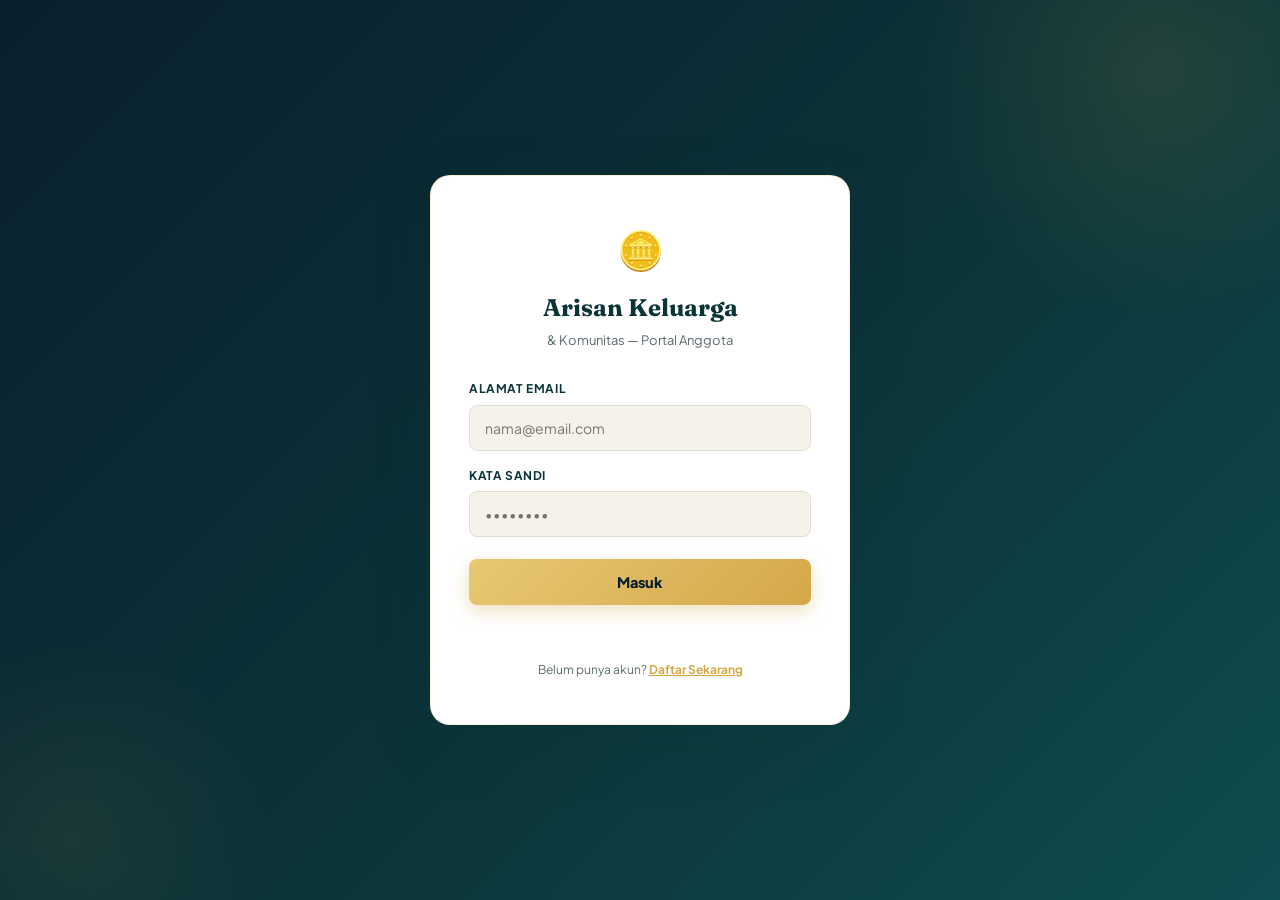
==== commit 5ae972bd: "Update index.html" ====
--- a/index.html
+++ b/index.html
@@ -28,6 +28,7 @@
   --radius-sm:8px;
   --shadow:0 4px 24px rgba(11,52,56,0.08);
   --shadow-lg:0 20px 60px rgba(11,52,56,0.18);
+  --bn-h:64px;
 }
 *,*::before,*::after{margin:0;padding:0;box-sizing:border-box}
 body{font-family:'Plus Jakarta Sans',sans-serif;background:var(--cream);color:var(--ink);min-height:100vh;line-height:1.55}
@@ -35,223 +36,263 @@
 .hidden{display:none!important}
 button{font-family:inherit;cursor:pointer}
 input,select,textarea{font-family:inherit}
-::-webkit-scrollbar{width:8px;height:8px}
+::-webkit-scrollbar{width:6px;height:6px}
 ::-webkit-scrollbar-thumb{background:var(--border);border-radius:8px}
 
-/* ══ LOGIN SCREEN ══ */
+/* ══ LOGIN ══ */
 #login-screen{
-  min-height:100vh;display:flex;align-items:center;justify-content:center;
+  min-height:100vh;display:flex;flex-direction:column;align-items:center;justify-content:center;
   background:linear-gradient(135deg,var(--navy) 0%,var(--teal-deep) 55%,var(--teal) 100%);
-  padding:20px;position:relative;overflow:hidden;
-}
-#login-screen::before{
-  content:'';position:absolute;top:-20%;right:-10%;width:500px;height:500px;border-radius:50%;
-  background:radial-gradient(circle,rgba(212,168,73,0.12) 0%,transparent 70%);
-}
-#login-screen::after{
-  content:'';position:absolute;bottom:-15%;left:-10%;width:400px;height:400px;border-radius:50%;
-  background:radial-gradient(circle,rgba(212,168,73,0.08) 0%,transparent 70%);
-}
-.login-card{
-  background:var(--surface);border-radius:20px;padding:44px 38px;width:100%;max-width:420px;
-  box-shadow:var(--shadow-lg);position:relative;z-index:2;border:1px solid rgba(212,168,73,0.2);
-}
+  padding:20px;position:relative;overflow:hidden;gap:16px;
+}
+#login-screen::before{content:'';position:absolute;top:-20%;right:-10%;width:500px;height:500px;border-radius:50%;
+  background:radial-gradient(circle,rgba(212,168,73,0.12) 0%,transparent 70%);}
+#login-screen::after{content:'';position:absolute;bottom:-15%;left:-10%;width:400px;height:400px;border-radius:50%;
+  background:radial-gradient(circle,rgba(212,168,73,0.08) 0%,transparent 70%);}
+.login-card{background:var(--surface);border-radius:20px;padding:44px 38px;width:100%;max-width:420px;
+  box-shadow:var(--shadow-lg);position:relative;z-index:2;border:1px solid rgba(212,168,73,0.2);}
 .login-brand{text-align:center;margin-bottom:8px}
 .login-brand .icon{font-size:38px;margin-bottom:10px;display:block}
-.login-brand h1{font-size:24px;color:var(--teal-deep);font-weight:700;letter-spacing:.2px}
+.login-brand h1{font-size:24px;color:var(--teal-deep);font-weight:700}
 .login-brand p{font-size:13px;color:var(--ink-muted);margin-top:4px}
 .login-form{margin-top:30px;display:flex;flex-direction:column;gap:16px}
 .field label{font-size:12px;font-weight:700;color:var(--teal-deep);text-transform:uppercase;letter-spacing:.6px;display:block;margin-bottom:6px}
-.field input{
-  width:100%;padding:13px 15px;border:1.5px solid var(--border);border-radius:var(--radius-sm);
-  font-size:14px;background:var(--surface2);transition:.2s;color:var(--ink);
-}
-.field input:focus{outline:none;border-color:var(--gold);background:#fff;box-shadow:0 0 0 3px var(--gold-dim)}
-.btn-gold{
-  background:linear-gradient(135deg,var(--gold-light),var(--gold));color:var(--navy);border:none;
-  padding:14px;border-radius:var(--radius-sm);font-weight:800;font-size:14.5px;letter-spacing:.3px;
-  transition:.2s;box-shadow:0 6px 18px rgba(212,168,73,0.35);margin-top:6px;
-}
+.field input,.field select,.field textarea{width:100%;padding:13px 15px;border:1.5px solid var(--border);
+  border-radius:var(--radius-sm);font-size:14px;background:var(--surface2);transition:.2s;color:var(--ink);}
+.field input:focus,.field select:focus,.field textarea:focus{outline:none;border-color:var(--gold);background:#fff;box-shadow:0 0 0 3px var(--gold-dim)}
+.btn-gold{background:linear-gradient(135deg,var(--gold-light),var(--gold));color:var(--navy);border:none;
+  padding:14px;border-radius:var(--radius-sm);font-weight:800;font-size:14.5px;
+  transition:.2s;box-shadow:0 6px 18px rgba(212,168,73,0.35);margin-top:6px;width:100%;}
 .btn-gold:hover{transform:translateY(-1px);box-shadow:0 10px 24px rgba(212,168,73,0.45)}
 .btn-gold:disabled{opacity:.6;cursor:not-allowed;transform:none}
-.login-err{color:var(--danger);font-size:13px;text-align:center;min-height:18px;font-weight:600}
+.login-err{font-size:13px;text-align:center;min-height:18px;font-weight:600;color:var(--danger)}
 .login-foot{text-align:center;margin-top:22px;font-size:12px;color:var(--ink-muted)}
 
 /* ══ APP SHELL ══ */
-#app-shell{display:none;min-height:100vh}
-#app-shell.active{display:block}
-.topbar{
-  background:var(--surface);border-bottom:1px solid var(--border);padding:14px 24px;
-  display:flex;align-items:center;justify-content:space-between;position:sticky;top:0;z-index:50;
-  box-shadow:0 1px 4px rgba(0,0,0,0.04);
-}
+#app-shell{display:none;min-height:100vh;flex-direction:column}
+#app-shell.active{display:flex}
+
+.topbar{background:var(--surface);border-bottom:1px solid var(--border);padding:12px 20px;
+  display:flex;align-items:center;justify-content:space-between;
+  position:sticky;top:0;z-index:50;box-shadow:0 1px 4px rgba(0,0,0,0.04);flex-shrink:0;}
 .topbar-brand{display:flex;align-items:center;gap:10px}
 .topbar-brand .icon{font-size:22px}
-.topbar-brand h2{font-size:18px;color:var(--teal-deep);font-weight:700}
-.topbar-right{display:flex;align-items:center;gap:14px}
+.topbar-brand h2{font-size:17px;color:var(--teal-deep);font-weight:700}
 .user-chip{display:flex;align-items:center;gap:8px;font-size:13px;font-weight:700;color:var(--teal-deep)}
 .user-avatar{width:32px;height:32px;border-radius:50%;background:var(--gold-dim);color:var(--warn);
   display:flex;align-items:center;justify-content:center;font-weight:800;font-size:13px;overflow:hidden;flex-shrink:0}
 .user-avatar img{width:100%;height:100%;object-fit:cover}
-.btn-logout{background:none;border:1.5px solid var(--border);color:var(--ink-muted);padding:8px 14px;
-  border-radius:var(--radius-sm);font-size:12.5px;font-weight:700;transition:.15s}
-.btn-logout:hover{border-color:var(--danger);color:var(--danger);background:rgba(192,57,43,0.06)}
-
-.tabbar{display:flex;gap:4px;background:var(--surface);border-bottom:1px solid var(--border);
-  padding:0 20px;overflow-x:auto;scrollbar-width:none}
-.tabbar::-webkit-scrollbar{display:none}
-.tab-btn{flex-shrink:0;padding:14px 18px;border:none;background:none;color:var(--ink-muted);
-  font-weight:700;font-size:13.5px;border-bottom:3px solid transparent;transition:.15s}
-.tab-btn.active{color:var(--teal-deep);border-bottom-color:var(--gold)}
-.tab-btn:hover{color:var(--teal)}
-
-.main-content{max-width:980px;margin:0 auto;padding:26px 20px 80px}
-.panel{display:none}
-.panel.active{display:block;animation:fadeUp .3s ease}
+
+.main-content{flex:1;overflow-y:auto;padding-bottom:calc(var(--bn-h) + 10px)}
+.panel{display:none;padding:22px 20px;max-width:980px;margin:0 auto;width:100%}
+.panel.active{display:block;animation:fadeUp .25s ease}
 @keyframes fadeUp{from{opacity:0;transform:translateY(8px)}to{opacity:1;transform:translateY(0)}}
 
 .sec-head{display:flex;align-items:center;justify-content:space-between;margin-bottom:18px;gap:12px;flex-wrap:wrap}
 .sec-head h3{font-size:20px;color:var(--teal-deep)}
-.search-box{display:flex;gap:8px;flex:1;max-width:380px;margin-left:auto}
-.search-box input{flex:1;padding:10px 14px;border:1.5px solid var(--border);border-radius:var(--radius-sm);font-size:13.5px}
+.search-box{display:flex;gap:8px;flex:1;max-width:360px;margin-left:auto}
+.search-box input{flex:1;padding:9px 13px;border:1.5px solid var(--border);border-radius:var(--radius-sm);font-size:13px}
 .search-box input:focus{outline:none;border-color:var(--gold)}
 
-.group-grid{display:grid;grid-template-columns:repeat(auto-fill,minmax(240px,1fr));gap:16px}
+/* ══ BOTTOM NAV ══ */
+.bottom-nav{position:fixed;bottom:0;left:0;right:0;height:var(--bn-h);background:var(--surface);
+  border-top:1px solid var(--border);display:flex;z-index:60;
+  box-shadow:0 -4px 16px rgba(11,52,56,0.07);}
+.bn-btn{flex:1;display:flex;flex-direction:column;align-items:center;justify-content:center;
+  gap:3px;border:none;background:none;color:var(--ink-muted);font-size:10px;font-weight:700;
+  cursor:pointer;transition:.15s;font-family:inherit;padding:6px 4px;}
+.bn-btn .bn-ic{font-size:22px;line-height:1;transition:.15s}
+.bn-btn.active{color:var(--teal-deep)}
+.bn-btn.active .bn-ic{transform:scale(1.12)}
+
+/* ══ GROUP CARDS ══ */
+.group-grid{display:grid;grid-template-columns:repeat(auto-fill,minmax(220px,1fr));gap:14px}
 .group-card{background:var(--surface);border:1px solid var(--border);border-radius:var(--radius);
   overflow:hidden;box-shadow:var(--shadow);transition:.2s;cursor:pointer}
 .group-card:hover{transform:translateY(-3px);box-shadow:var(--shadow-lg)}
-.group-cover{width:100%;height:120px;background:linear-gradient(135deg,var(--teal),var(--teal-deep));
-  display:flex;align-items:center;justify-content:center;color:rgba(255,255,255,.5);font-size:34px;position:relative;overflow:hidden}
+.group-cover{width:100%;height:110px;background:linear-gradient(135deg,var(--teal),var(--teal-deep));
+  display:flex;align-items:center;justify-content:center;color:rgba(255,255,255,.5);font-size:30px;overflow:hidden}
 .group-cover img{width:100%;height:100%;object-fit:cover}
-.group-body{padding:16px}
-.group-body h4{font-size:15.5px;color:var(--teal-deep);margin-bottom:6px;font-weight:700}
-.group-meta{display:flex;justify-content:space-between;font-size:12.5px;color:var(--ink-muted);margin-bottom:10px}
+.group-body{padding:14px}
+.group-body h4{font-size:14.5px;color:var(--teal-deep);margin-bottom:5px;font-weight:700}
+.group-meta{display:flex;justify-content:space-between;font-size:12px;color:var(--ink-muted);margin-bottom:10px}
 .group-meta strong{color:var(--warn);font-family:'Plus Jakarta Sans'}
-.slot-bar-wrap{height:6px;background:var(--surface2);border-radius:99px;overflow:hidden;margin-bottom:10px}
-.slot-bar{height:100%;background:linear-gradient(90deg,var(--gold),var(--gold-light));border-radius:99px}
-.btn-join{width:100%;padding:9px;border-radius:var(--radius-sm);border:1.5px solid var(--teal);
-  background:none;color:var(--teal);font-weight:700;font-size:12.5px;transition:.15s}
+.btn-join{width:100%;padding:8px;border-radius:var(--radius-sm);border:1.5px solid var(--teal);
+  background:none;color:var(--teal);font-weight:700;font-size:12px;transition:.15s;cursor:pointer}
 .btn-join:hover{background:var(--teal);color:#fff}
 .btn-join.joined{border-color:var(--success);color:var(--success);cursor:default}
 .btn-join.joined:hover{background:none}
 
-.empty-note{text-align:center;padding:50px 20px;color:var(--ink-muted)}
-.empty-note .ic{font-size:40px;display:block;margin-bottom:10px;opacity:.5}
-
-/* Group detail */
-.group-detail-back{display:inline-flex;align-items:center;gap:6px;color:var(--teal);font-weight:700;
-  font-size:13px;margin-bottom:16px;background:none;border:none}
+/* ══ GROUP DETAIL ══ */
+.detail-back{display:inline-flex;align-items:center;gap:6px;color:var(--teal);font-weight:700;
+  font-size:13px;margin-bottom:16px;background:none;border:none;cursor:pointer;padding:0}
 .group-detail-head{background:linear-gradient(135deg,var(--teal-deep),var(--teal));border-radius:var(--radius);
-  padding:22px;color:#fff;margin-bottom:20px;position:relative;overflow:hidden}
-.group-detail-head h2{font-size:22px;margin-bottom:6px}
-.gd-stats{display:flex;gap:22px;margin-top:14px;flex-wrap:wrap}
+  padding:20px 22px;color:#fff;margin-bottom:18px}
+.group-detail-head h2{font-size:20px;margin-bottom:4px}
+.group-detail-head .gd-desc{font-size:13px;color:rgba(255,255,255,.7)}
+.gd-stats{display:flex;gap:18px;margin-top:12px;flex-wrap:wrap}
 .gd-stat{font-size:12px;color:rgba(255,255,255,.7)}
-.gd-stat b{display:block;font-size:17px;color:var(--gold-light);font-family:'Plus Jakarta Sans'}
-
+.gd-stat b{display:block;font-size:16px;color:var(--gold-light);font-family:'Plus Jakarta Sans'}
+.detail-grid{display:grid;grid-template-columns:1fr 1fr;gap:16px;align-items:start}
+
+/* ══ DISCOVER TOGGLE ══ */
+.discover-toggle{background:var(--surface);border:1.5px dashed var(--border);border-radius:var(--radius-sm);
+  padding:12px;width:100%;text-align:center;color:var(--ink-muted);font-weight:700;
+  font-size:13px;cursor:pointer;margin-top:16px;transition:.15s}
+.discover-toggle:hover{border-color:var(--teal);color:var(--teal)}
+
+/* ══ CHAT ══ */
 .chat-wrap{background:var(--surface);border:1px solid var(--border);border-radius:var(--radius);
-  display:flex;flex-direction:column;height:480px;overflow:hidden;box-shadow:var(--shadow)}
-.chat-head{padding:13px 18px;border-bottom:1px solid var(--border);font-weight:700;color:var(--teal-deep);font-size:14px}
-.chat-messages{flex:1;overflow-y:auto;padding:16px 18px;display:flex;flex-direction:column;gap:10px}
-.msg-row{display:flex;gap:8px;max-width:78%}
+  display:flex;flex-direction:column;height:500px;overflow:hidden;box-shadow:var(--shadow)}
+.chat-head{padding:12px 16px;border-bottom:1px solid var(--border);font-weight:700;
+  color:var(--teal-deep);font-size:13.5px;flex-shrink:0}
+.chat-messages{flex:1;overflow-y:auto;padding:14px 16px;display:flex;flex-direction:column;gap:9px}
+.msg-row{display:flex;gap:8px;max-width:80%}
 .msg-row.mine{align-self:flex-end;flex-direction:row-reverse}
-.msg-av{width:30px;height:30px;border-radius:50%;background:var(--gold-dim);color:var(--warn);
-  display:flex;align-items:center;justify-content:center;font-weight:800;font-size:11px;flex-shrink:0}
-.msg-bubble{background:var(--surface2);border-radius:14px;padding:9px 13px;font-size:13.5px}
+.msg-av{width:28px;height:28px;border-radius:50%;background:var(--gold-dim);color:var(--warn);
+  display:flex;align-items:center;justify-content:center;font-weight:800;font-size:10px;flex-shrink:0}
+.msg-bubble{background:var(--surface2);border-radius:12px;padding:8px 12px;font-size:13px;word-break:break-word}
 .msg-row.mine .msg-bubble{background:var(--teal);color:#fff}
-.msg-name{font-size:10.5px;font-weight:700;color:var(--ink-muted);margin-bottom:2px}
+.msg-name{font-size:10px;font-weight:700;color:var(--ink-muted);margin-bottom:2px}
 .msg-row.mine .msg-name{display:none}
-.chat-input-row{display:flex;gap:8px;padding:12px;border-top:1px solid var(--border)}
-.chat-input-row input{flex:1;padding:11px 14px;border:1.5px solid var(--border);border-radius:99px;font-size:13.5px}
+.chat-input-row{display:flex;gap:8px;padding:10px;border-top:1px solid var(--border);flex-shrink:0}
+.chat-input-row input{flex:1;padding:10px 13px;border:1.5px solid var(--border);border-radius:99px;font-size:13px}
 .chat-input-row input:focus{outline:none;border-color:var(--gold)}
-.btn-send{width:42px;height:42px;border-radius:50%;background:var(--teal);color:#fff;border:none;
-  display:flex;align-items:center;justify-content:center;font-size:16px;flex-shrink:0}
+.btn-send{width:40px;height:40px;border-radius:50%;background:var(--teal);color:#fff;border:none;
+  display:flex;align-items:center;justify-content:center;font-size:15px;flex-shrink:0}
 .btn-send:hover{background:var(--teal-light)}
 
-/* Iuran */
+/* ══ URUTAN TABLE BOX ══ */
+.urutan-box{background:var(--surface);border:1px solid var(--border);border-radius:var(--radius);
+  overflow:hidden;box-shadow:var(--shadow)}
+.urutan-box-head{padding:12px 16px;border-bottom:1px solid var(--border);font-weight:700;
+  color:var(--teal-deep);font-size:13.5px}
+.urutan-box-body{overflow-x:auto;max-height:500px;overflow-y:auto}
+
+/* ══ USER LIST (DM) ══ */
+.user-list{display:flex;flex-direction:column;gap:8px}
+.user-item{display:flex;align-items:center;gap:12px;background:var(--surface);border:1px solid var(--border);
+  border-radius:var(--radius-sm);padding:13px 16px;cursor:pointer;transition:.15s;box-shadow:var(--shadow)}
+.user-item:hover{border-color:var(--teal);transform:translateX(3px)}
+.user-item-av{width:40px;height:40px;border-radius:50%;background:var(--gold-dim);color:var(--warn);
+  display:flex;align-items:center;justify-content:center;font-weight:800;font-size:14px;flex-shrink:0}
+.user-item-info{flex:1}
+.user-item-info strong{font-size:14px;color:var(--teal-deep);display:block}
+.user-item-info span{font-size:11.5px;color:var(--ink-muted)}
+.user-item-arrow{color:var(--ink-muted);font-size:18px}
+
+/* ══ DM HEADER ══ */
+.dm-header{display:flex;align-items:center;gap:12px;background:var(--surface);border:1px solid var(--border);
+  border-radius:var(--radius-sm);padding:12px 16px;margin-bottom:14px}
+.dm-av{width:38px;height:38px;border-radius:50%;background:var(--teal-deep);color:var(--gold-light);
+  display:flex;align-items:center;justify-content:center;font-weight:800;font-size:13px;flex-shrink:0}
+.dm-header strong{font-size:15px;color:var(--teal-deep);display:block}
+.dm-header span{font-size:12px;color:var(--ink-muted)}
+
+/* ══ IURAN ══ */
 .bill-list{display:flex;flex-direction:column;gap:10px}
-.bill-card{background:var(--surface);border:1px solid var(--border);border-radius:var(--radius);
-  padding:16px 18px;display:flex;align-items:center;gap:14px;box-shadow:var(--shadow);flex-wrap:wrap}
-.bill-info{flex:1;min-width:180px}
-.bill-info h4{font-size:14.5px;color:var(--teal-deep);margin-bottom:3px}
+.bill-card{background:var(--surface);border:1px solid var(--border);border-radius:var(--radius);padding:16px 18px;box-shadow:var(--shadow)}
+.bill-card-top{display:flex;align-items:center;gap:12px;flex-wrap:wrap}
+.bill-info{flex:1;min-width:160px}
+.bill-info h4{font-size:14px;color:var(--teal-deep);margin-bottom:3px;font-weight:700}
 .bill-info span{font-size:12px;color:var(--ink-muted)}
-.bill-amount{font-size:17px;font-weight:800;color:var(--warn);font-family:'Plus Jakarta Sans'}
-.status-pill{font-size:11px;font-weight:800;padding:5px 12px;border-radius:99px;letter-spacing:.3px;text-transform:uppercase}
+.bill-amount{font-size:16px;font-weight:800;color:var(--warn);font-family:'Plus Jakarta Sans';white-space:nowrap}
+.status-pill{font-size:11px;font-weight:800;padding:4px 11px;border-radius:99px;letter-spacing:.3px;text-transform:uppercase;white-space:nowrap}
 .status-pill.unpaid{background:rgba(192,57,43,0.1);color:var(--danger)}
 .status-pill.pending_verification{background:rgba(184,134,11,0.12);color:var(--warn)}
 .status-pill.paid{background:rgba(30,138,95,0.1);color:var(--success)}
-.btn-upload{background:var(--teal);color:#fff;border:none;padding:9px 16px;border-radius:var(--radius-sm);
-  font-size:12.5px;font-weight:700;white-space:nowrap}
+.btn-upload{background:var(--teal);color:#fff;border:none;padding:8px 14px;border-radius:var(--radius-sm);
+  font-size:12px;font-weight:700;white-space:nowrap;cursor:pointer}
 .btn-upload:hover{background:var(--teal-light)}
 .btn-upload:disabled{opacity:.5;cursor:not-allowed}
 .file-hidden{display:none}
-.proof-thumb-small{width:42px;height:42px;border-radius:8px;object-fit:cover;border:1.5px solid var(--border);cursor:pointer}
-
-/* Profile */
+.proof-thumb-small{width:40px;height:40px;border-radius:8px;object-fit:cover;border:1.5px solid var(--border);cursor:pointer}
+
+/* ══ PROFILE ══ */
 .profile-card{background:var(--surface);border:1px solid var(--border);border-radius:var(--radius);
-  padding:28px;max-width:480px;box-shadow:var(--shadow);text-align:center}
-.profile-av-lg{width:84px;height:84px;border-radius:50%;background:var(--gold-dim);color:var(--warn);
-  display:flex;align-items:center;justify-content:center;font-size:30px;font-weight:800;margin:0 auto 14px;overflow:hidden}
+  padding:26px;max-width:460px;box-shadow:var(--shadow);text-align:center}
+.profile-av-lg{width:78px;height:78px;border-radius:50%;background:var(--gold-dim);color:var(--warn);
+  display:flex;align-items:center;justify-content:center;font-size:28px;font-weight:800;margin:0 auto 12px;overflow:hidden}
 .profile-av-lg img{width:100%;height:100%;object-fit:cover}
-.profile-card h3{color:var(--teal-deep);margin-bottom:4px}
-.profile-card p{color:var(--ink-muted);font-size:13px;margin-bottom:18px}
-.profile-row{display:flex;justify-content:space-between;padding:11px 0;border-top:1px solid var(--border);font-size:13.5px}
+.profile-card h3{color:var(--teal-deep);margin-bottom:3px}
+.profile-card .p-email{color:var(--ink-muted);font-size:13px;margin-bottom:16px}
+.profile-row{display:flex;justify-content:space-between;padding:10px 0;border-top:1px solid var(--border);font-size:13px}
 .profile-row span:first-child{color:var(--ink-muted)}
 .profile-row span:last-child{font-weight:700;color:var(--teal-deep)}
-
-/* Toast */
-#toast-box{position:fixed;bottom:22px;left:50%;transform:translateX(-50%);z-index:9000;
-  display:flex;flex-direction:column;gap:8px;align-items:center}
-.toast{background:var(--navy);color:#fff;padding:11px 22px;border-radius:99px;font-size:13px;font-weight:600;
+.btn-logout-profile{width:100%;margin-top:18px;padding:12px;border-radius:var(--radius-sm);
+  border:1.5px solid rgba(192,57,43,0.4);background:rgba(192,57,43,0.06);
+  color:var(--danger);font-weight:800;font-size:13.5px;cursor:pointer;transition:.15s}
+.btn-logout-profile:hover{background:var(--danger);color:#fff;border-color:var(--danger)}
+
+/* ══ TABLE ══ */
+.table-wrap{background:var(--surface);border:1px solid var(--border);border-radius:var(--radius);overflow-x:auto;box-shadow:var(--shadow)}
+table{width:100%;border-collapse:collapse;min-width:280px}
+thead th{background:var(--surface2);color:var(--teal-deep);text-align:left;padding:11px 14px;
+  font-size:11px;font-weight:800;text-transform:uppercase;letter-spacing:.4px;border-bottom:1px solid var(--border)}
+tbody td{padding:12px 14px;font-size:13px;border-bottom:1px solid var(--border);vertical-align:middle}
+tbody tr:last-child td{border-bottom:none}
+tbody tr:hover{background:var(--surface2)}
+
+/* ══ MISC ══ */
+.empty-note{text-align:center;padding:44px 20px;color:var(--ink-muted)}
+.empty-note .ic{font-size:36px;display:block;margin-bottom:10px;opacity:.5}
+
+/* ══ TOAST ══ */
+#toast-box{position:fixed;bottom:calc(var(--bn-h) + 10px);left:50%;transform:translateX(-50%);
+  z-index:9000;display:flex;flex-direction:column;gap:8px;align-items:center;pointer-events:none}
+.toast{background:var(--navy);color:#fff;padding:10px 20px;border-radius:99px;font-size:13px;font-weight:600;
   box-shadow:var(--shadow-lg);opacity:0;transform:translateY(10px);transition:.3s;white-space:nowrap}
 .toast.show{opacity:1;transform:translateY(0)}
 .toast.err{background:var(--danger)}
 .toast.ok{background:var(--success)}
 
-/* Modal generic */
+/* ══ MODAL ══ */
 .modal-overlay{display:none;position:fixed;inset:0;background:rgba(10,31,46,.6);backdrop-filter:blur(4px);
   z-index:8000;align-items:center;justify-content:center;padding:18px}
 .modal-overlay.show{display:flex}
 .modal-box{background:var(--surface);border-radius:18px;padding:26px;width:100%;max-width:420px;
   box-shadow:var(--shadow-lg);position:relative;max-height:88vh;overflow-y:auto}
 .modal-box h3{color:var(--teal-deep);margin-bottom:14px;font-size:18px}
-.modal-close{position:absolute;top:14px;right:16px;background:none;border:none;font-size:18px;color:var(--ink-muted)}
-.modal-box .field{margin-bottom:14px}
+.modal-close{position:absolute;top:14px;right:16px;background:none;border:none;font-size:18px;color:var(--ink-muted);cursor:pointer}
 .lightbox-img-full{max-width:100%;border-radius:10px;display:block;margin:0 auto}
 
-/* ══ WINNER OVERLAY + CONFETTI ══ */
-#winner-overlay{
-  display:none;position:fixed;inset:0;z-index:99999;align-items:center;justify-content:center;
-  background:radial-gradient(circle at 50% 30%,rgba(212,168,73,0.25),rgba(10,31,46,0.92));
-}
+/* ══ WINNER OVERLAY ══ */
+#winner-overlay{display:none;position:fixed;inset:0;z-index:99999;align-items:center;justify-content:center;
+  background:radial-gradient(circle at 50% 30%,rgba(212,168,73,0.25),rgba(10,31,46,0.92));}
 #winner-overlay.show{display:flex}
-.winner-card{
-  background:linear-gradient(160deg,var(--teal-deep),var(--navy));border:2px solid var(--gold);
-  border-radius:24px;padding:46px 40px;text-align:center;max-width:380px;position:relative;z-index:2;
-  box-shadow:0 0 80px rgba(212,168,73,0.4);animation:popIn .5s cubic-bezier(.34,1.56,.64,1);
-}
+.winner-card{background:linear-gradient(160deg,var(--teal-deep),var(--navy));border:2px solid var(--gold);
+  border-radius:24px;padding:44px 38px;text-align:center;max-width:360px;position:relative;z-index:2;
+  box-shadow:0 0 80px rgba(212,168,73,0.4);animation:popIn .5s cubic-bezier(.34,1.56,.64,1);}
 @keyframes popIn{from{transform:scale(.7);opacity:0}to{transform:scale(1);opacity:1}}
-.winner-card .trophy{font-size:54px;margin-bottom:10px}
+.winner-card .trophy{font-size:52px;margin-bottom:10px}
 .winner-card .lbl{color:var(--gold-light);font-size:12px;letter-spacing:2px;font-weight:800;text-transform:uppercase}
-.winner-card h2{color:#fff;font-size:28px;margin:10px 0 6px}
-.winner-card p{color:rgba(255,255,255,.65);font-size:13px;margin-bottom:22px}
-.winner-card button{background:var(--gold);color:var(--navy);border:none;padding:11px 26px;
-  border-radius:99px;font-weight:800;font-size:13.5px}
+.winner-card h2{color:#fff;font-size:26px;margin:10px 0 6px}
+.winner-card p{color:rgba(255,255,255,.65);font-size:13px;margin-bottom:20px}
+.winner-card button{background:var(--gold);color:var(--navy);border:none;padding:10px 24px;
+  border-radius:99px;font-weight:800;font-size:13px;cursor:pointer}
 .confetti-piece{position:fixed;top:-10px;z-index:99998;pointer-events:none;border-radius:2px}
 
-@media(max-width:600px){
-  .topbar{padding:12px 16px}
-  .main-content{padding:18px 14px 70px}
+/* ══ RESPONSIVE ══ */
+@media(max-width:720px){
+  .detail-grid{grid-template-columns:1fr}
+  .chat-wrap{height:400px}
+  .urutan-box-body{max-height:360px}
+  .panel{padding:16px 14px}
+}
+@media(max-width:480px){
+  .group-grid{grid-template-columns:1fr}
   .search-box{max-width:none;margin-left:0;width:100%}
   .sec-head{flex-direction:column;align-items:stretch}
-  .chat-wrap{height:420px}
+  .bill-card-top{flex-direction:column;align-items:flex-start}
 }
 </style>
 </head>
 <body>
 
-<!-- ══════════════ LOGIN SCREEN ══════════════ -->
+<!-- ══════════ LOGIN SCREEN ══════════ -->
 <div id="login-screen">
-  <div class="login-card">
+  <!-- Form Login -->
+  <div class="login-card" id="login-card">
     <div class="login-brand">
       <span class="icon">🪙</span>
       <h1>Arisan Keluarga</h1>
@@ -276,7 +317,7 @@
   </div>
 
   <!-- Form Registrasi -->
-  <div class="login-card" id="register-card" style="display:none;margin-top:16px;max-width:420px">
+  <div class="login-card hidden" id="register-card">
     <div class="login-brand">
       <span class="icon">📝</span>
       <h1>Daftar Akun Baru</h1>
@@ -304,103 +345,178 @@
     </div>
   </div>
 </div>
-<!-- ══════════════ APP SHELL (setelah login) ══════════════ -->
+
+<!-- ══════════ APP SHELL ══════════ -->
 <div id="app-shell">
+
+  <!-- Topbar minimal -->
   <div class="topbar">
     <div class="topbar-brand">
       <span class="icon">🪙</span>
       <h2>Arisan Keluarga</h2>
     </div>
-    <div class="topbar-right">
-      <div class="user-chip">
-        <div class="user-avatar" id="topbar-avatar">?</div>
-        <span id="topbar-username">—</span>
-      </div>
-      <button class="btn-logout" id="btn-logout">Keluar</button>
+    <div class="user-chip">
+      <div class="user-avatar" id="topbar-avatar">?</div>
+      <span id="topbar-username">—</span>
     </div>
   </div>
 
-  <nav class="tabbar">
-    <button class="tab-btn active" data-panel="groups">🔍 Cari Grup</button>
-    <button class="tab-btn" data-panel="mygroups">📂 Grup Saya</button>
-    <button class="tab-btn" data-panel="bills">💳 Iuran Saya</button>
-    <button class="tab-btn" data-panel="urutan">🏅 Urutan Arisan</button>
-    <button class="tab-btn" data-panel="profile">👤 Profil</button>
-  </nav>
-
+  <!-- Main Content Area -->
   <div class="main-content">
 
-    <!-- PANEL: Cari & Gabung Grup -->
-    <div class="panel active" id="panel-groups">
-      <div class="sec-head">
-        <h3>Cari &amp; Gabung Grup Arisan</h3>
-        <div class="search-box">
-          <input type="text" id="group-search" placeholder="Cari nama grup arisan...">
+    <!-- ══ PANEL: HOME / DASHBOARD ══ -->
+    <div class="panel active" id="panel-home">
+
+      <!-- View A: Daftar Grup Saya -->
+      <div id="home-list-view">
+        <div class="sec-head"><h3>Grup Saya</h3></div>
+        <div class="group-grid" id="group-grid-mine"></div>
+
+        <!-- Discover collapsible -->
+        <button class="discover-toggle" id="btn-toggle-discover">
+          ➕ Cari &amp; Gabung Grup Baru
+        </button>
+        <div id="discover-section" class="hidden" style="margin-top:16px">
+          <div class="sec-head">
+            <h3>Temukan Grup</h3>
+            <div class="search-box">
+              <input type="text" id="group-search" placeholder="Cari nama grup...">
+            </div>
+          </div>
+          <div class="group-grid" id="group-grid-all"></div>
         </div>
       </div>
-      <div class="group-grid" id="group-grid-all"></div>
-    </div>
-
-    <!-- PANEL: Grup Saya / Detail -->
-    <div class="panel" id="panel-mygroups">
-      <div id="mygroups-list-view">
-        <div class="sec-head"><h3>Grup Arisan Saya</h3></div>
-        <div class="group-grid" id="group-grid-mine"></div>
-      </div>
-      <div id="mygroups-detail-view" class="hidden">
-        <button class="group-detail-back" id="btn-back-to-mygroups">← Kembali ke Grup Saya</button>
+
+      <!-- View B: Detail Grup Full-Screen -->
+      <div id="home-detail-view" class="hidden">
+        <button class="detail-back" id="btn-back-home">⬅️ Kembali ke Dashboard</button>
+
         <div class="group-detail-head">
           <h2 id="gd-name">—</h2>
-          <div id="gd-desc" style="font-size:13px;color:rgba(255,255,255,.7)">—</div>
+          <div class="gd-desc" id="gd-desc"></div>
           <div class="gd-stats">
-            <div class="gd-stat">Iuran/Putaran<b id="gd-amount">—</b></div>
+            <div class="gd-stat">Iuran/Nomor Urut<b id="gd-amount">—</b></div>
             <div class="gd-stat">Kapasitas<b id="gd-capacity">—</b></div>
-            <div class="gd-stat">Putaran Berjalan<b id="gd-round">—</b></div>
+            <div class="gd-stat">Tarikan Terakhir<b id="gd-round">—</b></div>
           </div>
         </div>
-        <div class="chat-wrap">
-          <div class="chat-head">💬 Obrolan Grup</div>
-          <div class="chat-messages" id="chat-messages"></div>
-          <div class="chat-input-row">
-            <input type="text" id="chat-input" placeholder="Tulis pesan...">
-            <button class="btn-send" id="btn-send-chat">➤</button>
+
+        <!-- 2-kolom: Chat Kiri | Urutan Kanan -->
+        <div class="detail-grid">
+          <!-- Kolom 1: Chat Grup Realtime -->
+          <div>
+            <div class="chat-wrap">
+              <div class="chat-head">💬 Obrolan Grup</div>
+              <div class="chat-messages" id="group-chat-messages">
+                <div class="empty-note"><span class="ic">💬</span>Belum ada pesan.</div>
+              </div>
+              <div class="chat-input-row">
+                <input type="text" id="group-chat-input" placeholder="Tulis pesan...">
+                <button class="btn-send" id="btn-send-group-chat">➤</button>
+              </div>
+            </div>
+          </div>
+
+          <!-- Kolom 2: Tabel Urutan Tarikan -->
+          <div>
+            <div class="urutan-box">
+              <div class="urutan-box-head">🏅 Urutan Tarikan Arisan</div>
+              <div class="urutan-box-body" id="urutan-table-content">
+                <div class="empty-note"><span class="ic">⏳</span>Memuat...</div>
+              </div>
+            </div>
           </div>
         </div>
       </div>
+
     </div>
-
-    <!-- PANEL: Iuran Saya -->
+    <!-- /panel-home -->
+
+    <!-- ══ PANEL: PESAN / CHAT PRIVATE ══ -->
+    <div class="panel" id="panel-messages">
+
+      <!-- View A: Daftar Semua User -->
+      <div id="messages-list-view">
+        <div class="sec-head"><h3>💬 Pesan Langsung</h3></div>
+        <div class="user-list" id="users-list">
+          <div class="empty-note"><span class="ic">👥</span>Memuat daftar anggota...</div>
+        </div>
+      </div>
+
+      <!-- View B: Ruang DM -->
+      <div id="dm-view" class="hidden">
+        <button class="detail-back" id="btn-back-messages">⬅️ Kembali ke Daftar Pesan</button>
+        <div class="dm-header">
+          <div class="dm-av" id="dm-partner-av">?</div>
+          <div>
+            <strong id="dm-partner-name">—</strong>
+            <span>Pesan Langsung</span>
+          </div>
+        </div>
+        <div class="chat-wrap" style="height:460px">
+          <div class="chat-messages" id="dm-chat-messages">
+            <div class="empty-note"><span class="ic">💬</span>Mulai percakapan!</div>
+          </div>
+          <div class="chat-input-row">
+            <input type="text" id="dm-chat-input" placeholder="Tulis pesan...">
+            <button class="btn-send" id="btn-send-dm">➤</button>
+          </div>
+        </div>
+      </div>
+
+    </div>
+    <!-- /panel-messages -->
+
+    <!-- ══ PANEL: IURAN SAYA ══ -->
     <div class="panel" id="panel-bills">
-      <div class="sec-head"><h3>Iuran Saya</h3></div>
-      <div class="bill-list" id="bill-list"></div>
-    </div>
-
-    <!-- PANEL: Urutan Arisan Transparan -->
-    <div class="panel" id="panel-urutan">
-      <div class="sec-head">
-        <h3>🏅 Urutan Pemenang Arisan</h3>
-        <select id="urutan-group-select" style="padding:9px 14px;border-radius:8px;border:1.5px solid var(--border);font-size:13px;background:var(--surface2)">
-          <option value="">— Pilih Grup —</option>
-        </select>
-      </div>
-      <div id="urutan-content">
-        <div class="empty-note"><span class="ic">🏅</span>Pilih grup untuk melihat urutan pemenang.</div>
+      <div class="sec-head"><h3>💳 Iuran Saya</h3></div>
+      <div id="bill-list">
+        <div class="empty-note"><span class="ic">⏳</span>Memuat tagihan...</div>
       </div>
     </div>
-      <div class="sec-head"><h3>Profil Saya</h3></div>
+    <!-- /panel-bills -->
+
+    <!-- ══ PANEL: PROFIL ══ -->
+    <div class="panel" id="panel-profile">
+      <div class="sec-head"><h3>👤 Profil Saya</h3></div>
       <div class="profile-card">
         <div class="profile-av-lg" id="profile-avatar">?</div>
         <h3 id="profile-username">—</h3>
-        <p id="profile-email">—</p>
+        <p class="p-email" id="profile-email">—</p>
         <div class="profile-row"><span>Status Akun</span><span>Anggota</span></div>
         <div class="profile-row"><span>Total Grup Diikuti</span><span id="profile-group-count">0</span></div>
+        <button class="btn-logout-profile" id="btn-logout-profile">🚪 Keluar dari Akun</button>
       </div>
     </div>
+    <!-- /panel-profile -->
 
   </div>
+  <!-- /main-content -->
+
+  <!-- ══ BOTTOM NAVIGATION ══ -->
+  <nav class="bottom-nav">
+    <button class="bn-btn active" data-tab="home">
+      <span class="bn-ic">🏠</span>
+      <span>Beranda</span>
+    </button>
+    <button class="bn-btn" data-tab="messages">
+      <span class="bn-ic">💬</span>
+      <span>Pesan</span>
+    </button>
+    <button class="bn-btn" data-tab="bills">
+      <span class="bn-ic">💳</span>
+      <span>Iuran Saya</span>
+    </button>
+    <button class="bn-btn" data-tab="profile">
+      <span class="bn-ic">👤</span>
+      <span>Profil</span>
+    </button>
+  </nav>
+
 </div>
-
-<!-- Modal: Lightbox bukti transfer -->
+<!-- /app-shell -->
+
+<!-- Modal: Lightbox -->
 <div class="modal-overlay" id="modal-lightbox">
   <div class="modal-box">
     <button class="modal-close" onclick="closeModal('lightbox')">✕</button>
@@ -413,7 +529,7 @@
 <div id="winner-overlay">
   <div class="winner-card">
     <div class="trophy">🏆</div>
-    <div class="lbl">Pemenang Arisan</div>
+    <div class="lbl">Narik Arisan</div>
     <h2 id="winner-name">—</h2>
     <p id="winner-group">—</p>
     <button onclick="closeWinnerOverlay()">Selamat! 🎉</button>
@@ -432,36 +548,48 @@
 let currentProfile = null;
 let myGroupIds     = [];
 let allGroups      = [];
+let allUsers       = [];
 let activeGroupId  = null;
+let activeDMUserId = null;
 let chatChannel    = null;
+let dmChannel      = null;
 let winnerChannel  = null;
 
-/* ── HELPERS ── */
+/* ══════════════════════════════════════
+   HELPERS
+══════════════════════════════════════ */
 function toast(msg, type){
   const box = document.getElementById('toast-box');
   const el  = document.createElement('div');
-  el.className = 'toast'+(type?' '+type:'');
+  el.className = 'toast' + (type ? ' ' + type : '');
   el.textContent = msg;
   box.appendChild(el);
-  requestAnimationFrame(()=> el.classList.add('show'));
-  setTimeout(()=>{ el.classList.remove('show'); setTimeout(()=> el.remove(),300); },3400);
-}
-function closeModal(name){ document.getElementById('modal-'+name).classList.remove('show'); }
+  requestAnimationFrame(() => el.classList.add('show'));
+  setTimeout(() => { el.classList.remove('show'); setTimeout(() => el.remove(), 300); }, 3400);
+}
+
+function closeModal(name){ document.getElementById('modal-' + name).classList.remove('show'); }
+
 function initialsOf(name){
-  if(!name) return '?';
+  if (!name) return '?';
   const p = name.trim().split(' ');
-  return (p[0][0]+(p[1]?p[1][0]:'')).toUpperCase();
-}
+  return (p[0][0] + (p[1] ? p[1][0] : '')).toUpperCase();
+}
+
 function escapeHtml(str){
   const d = document.createElement('div');
-  d.textContent = str; return d.innerHTML;
-}
+  d.textContent = str || '';
+  return d.innerHTML;
+}
+
 function toggleRegister(show){
-  document.getElementById('register-card').style.display = show ? 'block' : 'none';
-  document.getElementById('login-form').closest('.login-card').style.display = show ? 'none' : 'block';
-}
-
-/* ── REGISTRASI ── */
+  document.getElementById('register-card').classList.toggle('hidden', !show);
+  document.getElementById('login-card').classList.toggle('hidden', show);
+}
+
+/* ══════════════════════════════════════
+   REGISTRASI
+══════════════════════════════════════ */
 document.getElementById('register-form').addEventListener('submit', async (e) => {
   e.preventDefault();
   const username = document.getElementById('reg-username').value.trim();
@@ -473,31 +601,27 @@
   if (!username) { errBox.textContent = 'Username wajib diisi!'; return; }
   if (password.length < 6) { errBox.textContent = 'Password minimal 6 karakter!'; return; }
   btn.disabled = true; btn.textContent = 'Mendaftarkan...';
-
   try {
     const { data, error } = await db.auth.signUp({ email, password });
     if (error) throw error;
-
-    // Buat baris profiles dengan role default 'user'
     const { error: profErr } = await db.from('profiles').insert([{
-      id:       data.user.id,
-      username: username,
-      role:     'user'
+      id: data.user.id, username: username, role: 'user'
     }]);
     if (profErr) throw profErr;
-
     errBox.style.color = 'var(--success)';
     errBox.textContent = '✅ Akun berhasil dibuat! Silakan masuk.';
-    setTimeout(()=> toggleRegister(false), 1800);
+    setTimeout(() => toggleRegister(false), 1800);
   } catch(err){
     errBox.style.color = 'var(--danger)';
-    errBox.textContent = 'Gagal daftar: '+(err.message||'Terjadi kesalahan.');
+    errBox.textContent = 'Gagal daftar: ' + (err.message || 'Terjadi kesalahan.');
   } finally {
     btn.disabled = false; btn.textContent = 'Daftar Akun';
   }
 });
 
-/* ── LOGIN ── */
+/* ══════════════════════════════════════
+   LOGIN
+══════════════════════════════════════ */
 document.getElementById('login-form').addEventListener('submit', async (e) => {
   e.preventDefault();
   const email    = document.getElementById('login-email').value.trim();
@@ -506,34 +630,27 @@
   const errBox   = document.getElementById('login-err');
   errBox.textContent = '';
   btn.disabled = true; btn.textContent = 'Memverifikasi...';
-
   try {
     const { data, error } = await db.auth.signInWithPassword({ email, password });
     if (error) throw error;
-
-    // ANTI-406: array, bukan .single()
-    const { data: profileRows, error: profErr } = await db
-      .from('profiles').select('*').eq('id', data.user.id);
+    const { data: profileRows, error: profErr } = await db.from('profiles').select('*').eq('id', data.user.id);
     if (profErr) throw profErr;
-
     const profile = (profileRows && profileRows.length > 0) ? profileRows[0] : null;
     if (!profile) throw new Error('Profil tidak ditemukan. Hubungi admin.');
-
     if (profile.role === 'admin') { window.location.href = 'admin.html'; return; }
-
-    currentUser    = data.user;
-    currentProfile = profile;
+    currentUser = data.user; currentProfile = profile;
     await enterApp();
-
   } catch(err){
     errBox.textContent = err.message?.includes('Invalid login credentials')
       ? 'Gagal masuk: Email atau password salah.'
-      : 'Gagal masuk: '+(err.message||'Terjadi kesalahan.');
+      : 'Gagal masuk: ' + (err.message || 'Terjadi kesalahan.');
     btn.disabled = false; btn.textContent = 'Masuk';
   }
 });
 
-/* ── AUTO SESSION ── */
+/* ══════════════════════════════════════
+   AUTO SESSION
+══════════════════════════════════════ */
 (async () => {
   const { data: { session } } = await db.auth.getSession();
   if (!session) return;
@@ -541,11 +658,13 @@
   const profile = rows && rows.length > 0 ? rows[0] : null;
   if (!profile) return;
   if (profile.role === 'admin') { window.location.href = 'admin.html'; return; }
-  currentUser    = session.user;
-  currentProfile = profile;
+  currentUser = session.user; currentProfile = profile;
   await enterApp();
 })();
 
+/* ══════════════════════════════════════
+   ENTER APP
+══════════════════════════════════════ */
 async function enterApp(){
   document.getElementById('login-screen').classList.add('hidden');
   document.getElementById('app-shell').classList.add('active');
@@ -553,11 +672,11 @@
   const uname = currentProfile.username || currentUser.email;
   document.getElementById('topbar-username').textContent = uname;
   document.getElementById('profile-username').textContent = uname;
-  document.getElementById('profile-email').textContent    = currentUser.email;
+  document.getElementById('profile-email').textContent = currentUser.email;
 
   const avEl = document.getElementById('topbar-avatar');
   const avPr = document.getElementById('profile-avatar');
-  if (currentProfile.avatar_url) {
+  if (currentProfile.avatar_url){
     avEl.innerHTML = `<img src="${currentProfile.avatar_url}" alt="">`;
     avPr.innerHTML = `<img src="${currentProfile.avatar_url}" alt="">`;
   } else {
@@ -568,47 +687,82 @@
   await loadMyMemberships();
   await loadAllGroups();
   await loadMyBills();
+  setupPaymentRealtime();
   setupWinnerListener();
-  setupPaymentRealtime();
-}
-
-document.getElementById('btn-logout').addEventListener('click', async () => {
-  await db.auth.signOut(); window.location.reload();
-});
-
-/* ── TAB SWITCHING ── */
-document.querySelectorAll('.tab-btn').forEach(btn => {
-  btn.addEventListener('click', () => {
-    document.querySelectorAll('.tab-btn').forEach(b => b.classList.remove('active'));
-    document.querySelectorAll('.panel').forEach(p => p.classList.remove('active'));
-    btn.classList.add('active');
-    document.getElementById('panel-'+btn.dataset.panel).classList.add('active');
-    if (btn.dataset.panel === 'mygroups') showMyGroupsListView();
-    if (btn.dataset.panel === 'urutan')   populateUrutanGroupSelect();
-  });
-});
-
-/* ── MEMBERSHIPS ── */
+  setupPeriodsRealtime();
+}
+
+/* ══════════════════════════════════════
+   BOTTOM NAV SWITCHING
+══════════════════════════════════════ */
+function switchTab(tabName){
+  document.querySelectorAll('.bn-btn').forEach(b => b.classList.remove('active'));
+  document.querySelectorAll('.panel').forEach(p => p.classList.remove('active'));
+  const btn = document.querySelector(`.bn-btn[data-tab="${tabName}"]`);
+  if (btn) btn.classList.add('active');
+  const panel = document.getElementById('panel-' + tabName);
+  if (panel) panel.classList.add('active');
+
+  if (tabName === 'home')     showHomeList();
+  if (tabName === 'messages') { showMessagesList(); loadAllUsers(); }
+}
+
+/* ══════════════════════════════════════
+   HOME PANEL — DAFTAR GRUP SAYA
+══════════════════════════════════════ */
+function showHomeList(){
+  document.getElementById('home-list-view').classList.remove('hidden');
+  document.getElementById('home-detail-view').classList.add('hidden');
+  if (chatChannel){ db.removeChannel(chatChannel); chatChannel = null; }
+  activeGroupId = null;
+}
+
+function showHomeDetail(){
+  document.getElementById('home-list-view').classList.add('hidden');
+  document.getElementById('home-detail-view').classList.remove('hidden');
+}
+
 async function loadMyMemberships(){
   const { data } = await db.from('group_members').select('group_id').eq('user_id', currentUser.id);
-  myGroupIds = (data||[]).map(r => r.group_id);
+  myGroupIds = (data || []).map(r => r.group_id);
   document.getElementById('profile-group-count').textContent = myGroupIds.length;
 }
 
-/* ── LOAD GROUPS ── */
 async function loadAllGroups(){
-  const { data, error } = await db.from('arisan_groups').select('*').order('created_at',{ascending:false});
-  if (error) { toast('Gagal memuat grup','err'); return; }
+  const { data, error } = await db.from('arisan_groups').select('*').order('created_at', { ascending: false });
+  if (error){ toast('Gagal memuat grup', 'err'); return; }
   allGroups = data || [];
-  renderAllGroups(allGroups);
   renderMyGroups();
-  populateUrutanGroupSelect();
-}
-
-function renderAllGroups(list){
+  renderDiscoverGroups(allGroups);
+}
+
+function renderMyGroups(){
+  const grid = document.getElementById('group-grid-mine');
+  const mine = allGroups.filter(g => myGroupIds.includes(g.id));
+  if (!mine.length){
+    grid.innerHTML = `<div class="empty-note" style="grid-column:1/-1"><span class="ic">📂</span>Belum bergabung di grup manapun.<br><small style="margin-top:6px;display:block">Klik tombol di bawah untuk menemukan grup.</small></div>`;
+    return;
+  }
+  grid.innerHTML = mine.map(g => {
+    const cover = g.group_cover_url ? `<img src="${g.group_cover_url}" alt="">` : `🪙`;
+    return `<div class="group-card" onclick="openGroupDetail('${g.id}')">
+      <div class="group-cover">${cover}</div>
+      <div class="group-body">
+        <h4>${escapeHtml(g.group_name)}</h4>
+        <div class="group-meta">
+          <span>Rp${Number(g.contribution_amount||0).toLocaleString('id-ID')}</span>
+          <span>${g.max_slots||'-'} slot</span>
+        </div>
+        <button class="btn-join joined" style="pointer-events:none">Lihat Detail &amp; Chat →</button>
+      </div>
+    </div>`;
+  }).join('');
+}
+
+function renderDiscoverGroups(list){
   const grid = document.getElementById('group-grid-all');
   if (!list.length){
-    grid.innerHTML = `<div class="empty-note" style="grid-column:1/-1"><span class="ic">🔍</span>Belum ada grup tersedia.</div>`;
+    grid.innerHTML = `<div class="empty-note" style="grid-column:1/-1"><span class="ic">🔍</span>Tidak ada grup ditemukan.</div>`;
     return;
   }
   grid.innerHTML = list.map(g => {
@@ -617,13 +771,13 @@
     return `<div class="group-card">
       <div class="group-cover">${cover}</div>
       <div class="group-body">
-        <h4>${g.group_name}</h4>
+        <h4>${escapeHtml(g.group_name)}</h4>
         <div class="group-meta">
           <span>Iuran: <strong>Rp${Number(g.contribution_amount||0).toLocaleString('id-ID')}</strong></span>
-          <span>Slot: ${g.max_slots||'-'}</span>
+          <span>${g.max_slots||'-'} slot</span>
         </div>
         <button class="btn-join ${isMember?'joined':''}" ${isMember?'disabled':''}
-          onclick="joinGroup('${g.id}','${(g.group_name||'').replace(/'/g,"\\'")}')">
+          onclick="joinGroup('${g.id}','${escapeHtml(g.group_name||'').replace(/'/g,"\\'")}')">
           ${isMember ? '✓ Sudah Bergabung' : 'Gabung Grup'}
         </button>
       </div>
@@ -631,111 +785,98 @@
   }).join('');
 }
 
-function renderMyGroups(){
-  const grid = document.getElementById('group-grid-mine');
-  const mine = allGroups.filter(g => myGroupIds.includes(g.id));
-  if (!mine.length){
-    grid.innerHTML = `<div class="empty-note" style="grid-column:1/-1"><span class="ic">📂</span>Belum bergabung di grup manapun.</div>`;
-    return;
-  }
-  grid.innerHTML = mine.map(g => {
-    const cover = g.group_cover_url ? `<img src="${g.group_cover_url}" alt="">` : `🪙`;
-    return `<div class="group-card" onclick="openGroupDetail('${g.id}')">
-      <div class="group-cover">${cover}</div>
-      <div class="group-body">
-        <h4>${g.group_name}</h4>
-        <div class="group-meta">
-          <span>Rp${Number(g.contribution_amount||0).toLocaleString('id-ID')}</span>
-          <span>${g.max_slots||'-'} slot</span>
-        </div>
-        <button class="btn-join joined" style="pointer-events:none">Lihat Detail & Chat →</button>
-      </div>
-    </div>`;
-  }).join('');
-}
-
-document.getElementById('group-search').addEventListener('input', (e) => {
-  const q = e.target.value.toLowerCase().trim();
-  renderAllGroups(allGroups.filter(g => (g.group_name||'').toLowerCase().includes(q)));
-});
-
 async function joinGroup(groupId, groupName){
   if (myGroupIds.includes(groupId)) return;
   try {
-    const { error } = await db.from('group_members').insert([{ group_id:groupId, user_id:currentUser.id }]);
+    const { error } = await db.from('group_members').insert([{ group_id: groupId, user_id: currentUser.id }]);
     if (error) throw error;
     myGroupIds.push(groupId);
-    toast(`Berhasil bergabung ke "${groupName}"!`,'ok');
-    renderAllGroups(allGroups); renderMyGroups();
+    toast(`Berhasil bergabung ke "${groupName}"!`, 'ok');
+    renderMyGroups(); renderDiscoverGroups(allGroups);
     await loadMyBills();
-    populateUrutanGroupSelect();
-  } catch(err){ toast('Gagal bergabung: '+err.message,'err'); }
-}
-
-/* ── GROUP DETAIL + CHAT ── */
-function showMyGroupsListView(){
-  document.getElementById('mygroups-list-view').classList.remove('hidden');
-  document.getElementById('mygroups-detail-view').classList.add('hidden');
-  if (chatChannel){ db.removeChannel(chatChannel); chatChannel = null; }
-  activeGroupId = null;
-}
-document.getElementById('btn-back-to-mygroups').addEventListener('click', showMyGroupsListView);
-
+    document.getElementById('profile-group-count').textContent = myGroupIds.length;
+  } catch(err){ toast('Gagal bergabung: ' + err.message, 'err'); }
+}
+
+/* ══════════════════════════════════════
+   GROUP DETAIL + CHAT GROUP
+══════════════════════════════════════ */
 async function openGroupDetail(groupId){
+  // Pastikan berada di panel home
+  switchTab('home');
+  showHomeDetail();
+
   activeGroupId = groupId;
   const g = allGroups.find(x => x.id === groupId);
-  if (!g) return;
-  document.getElementById('mygroups-list-view').classList.add('hidden');
-  document.getElementById('mygroups-detail-view').classList.remove('hidden');
-  document.getElementById('gd-name').textContent   = g.group_name;
-  document.getElementById('gd-desc').textContent   = g.description || '';
-  document.getElementById('gd-amount').textContent = 'Rp'+Number(g.contribution_amount||0).toLocaleString('id-ID');
-  document.getElementById('gd-capacity').textContent = (g.max_slots||'-')+' anggota';
-  const { data: periods } = await db.from('arisan_periods').select('round_number')
-    .eq('group_id',groupId).order('round_number',{ascending:false}).limit(1);
-  document.getElementById('gd-round').textContent = periods&&periods.length ? '#'+periods[0].round_number : 'Belum mulai';
-  await loadChatMessages(groupId);
-  subscribeToChat(groupId);
-}
-
-async function loadChatMessages(groupId){
-  const { data, error } = await db.from('messages')
-    .select('*, profiles:sender_id(username,avatar_url)')
-    .eq('group_id',groupId).order('created_at',{ascending:true}).limit(200);
-  const box = document.getElementById('chat-messages');
-  const rows = error ? [] : (data||[]);
-  if (!rows.length){
-    box.innerHTML = `<div class="empty-note"><span class="ic">💬</span>Belum ada pesan.</div>`;
-    return;
+  if (!g) { toast('Data grup tidak ditemukan.', 'err'); showHomeList(); return; }
+
+  document.getElementById('gd-name').textContent     = g.group_name;
+  document.getElementById('gd-desc').textContent     = g.description || '';
+  document.getElementById('gd-amount').textContent   = 'Rp' + Number(g.contribution_amount||0).toLocaleString('id-ID');
+  document.getElementById('gd-capacity').textContent = (g.max_slots||'-') + ' anggota';
+
+  const { data: periods } = await db.from('arisan_periods')
+    .select('round_number').eq('group_id', groupId)
+    .order('round_number', { ascending: false }).limit(1);
+  document.getElementById('gd-round').textContent = periods && periods.length
+    ? 'Nomor Urut ' + periods[0].round_number : 'Belum ada';
+
+  // Reset & load chat
+  document.getElementById('group-chat-messages').innerHTML =
+    '<div class="empty-note"><span class="ic">⏳</span>Memuat pesan...</div>';
+  await loadGroupChatMessages(groupId);
+  subscribeToGroupChat(groupId);
+
+  // Load urutan tarikan
+  document.getElementById('urutan-table-content').innerHTML =
+    '<div class="empty-note"><span class="ic">⏳</span>Memuat urutan...</div>';
+  await loadGroupUrutanTable(groupId);
+}
+
+async function loadGroupChatMessages(groupId){
+  const box = document.getElementById('group-chat-messages');
+  if (!box) return;
+  try {
+    const { data, error } = await db.from('messages')
+      .select('*, profiles:sender_id(username)')
+      .eq('group_id', groupId)
+      .order('created_at', { ascending: true }).limit(200);
+    if (error) throw error;
+    const rows = data || [];
+    if (!rows.length){
+      box.innerHTML = '<div class="empty-note"><span class="ic">💬</span>Belum ada pesan. Mulai obrolan!</div>';
+      return;
+    }
+    box.innerHTML = rows.map(m => {
+      const isMine = m.sender_id === currentUser.id;
+      const uname  = m.profiles?.username || (isMine ? currentProfile.username : 'Anggota');
+      return `<div class="msg-row ${isMine?'mine':''}">
+        <div class="msg-av">${initialsOf(uname)}</div>
+        <div>
+          <div class="msg-name">${escapeHtml(uname)}</div>
+          <div class="msg-bubble">${escapeHtml(m.message_text||'')}</div>
+        </div>
+      </div>`;
+    }).join('');
+    box.scrollTop = box.scrollHeight;
+  } catch(err){
+    box.innerHTML = `<div class="empty-note">Gagal memuat: ${escapeHtml(err.message)}</div>`;
   }
-  box.innerHTML = rows.map(m => {
-    const isMine = m.sender_id === currentUser.id;
-    const uname  = m.profiles?.username || (isMine ? currentProfile.username : 'Anggota');
-    return `<div class="msg-row ${isMine?'mine':''}">
-      <div class="msg-av">${initialsOf(uname)}</div>
-      <div>
-        <div class="msg-name">${uname}</div>
-        <div class="msg-bubble">${escapeHtml(m.message_text||'')}</div>
-      </div>
-    </div>`;
-  }).join('');
-  box.scrollTop = box.scrollHeight;
-}
-
-function subscribeToChat(groupId){
+}
+
+function subscribeToGroupChat(groupId){
   if (chatChannel){ db.removeChannel(chatChannel); chatChannel = null; }
-  chatChannel = db.channel('chat-'+groupId)
-    .on('postgres_changes',{ event:'INSERT', schema:'public', table:'messages', filter:`group_id=eq.${groupId}` },
-      ()=> loadChatMessages(groupId))
+  chatChannel = db.channel('grp-chat-' + groupId)
+    .on('postgres_changes', {
+      event: 'INSERT', schema: 'public', table: 'messages',
+      filter: `group_id=eq.${groupId}`
+    }, () => loadGroupChatMessages(groupId))
     .subscribe();
 }
 
-document.getElementById('btn-send-chat').addEventListener('click', sendChatMessage);
-document.getElementById('chat-input').addEventListener('keydown', e => { if(e.key==='Enter') sendChatMessage(); });
-
-async function sendChatMessage(){
-  const input = document.getElementById('chat-input');
-  const text  = input.value.trim();
+async function sendGroupChatMessage(){
+  const input = document.getElementById('group-chat-input');
+  const text  = (input.value || '').trim();
   if (!text || !activeGroupId) return;
   input.value = '';
   try {
@@ -743,89 +884,259 @@
       group_id: activeGroupId, sender_id: currentUser.id, message_text: text
     }]);
     if (error) throw error;
-  } catch(err){ toast('Gagal kirim: '+err.message,'err'); }
-}
-
-/* ── IURAN / BILLS ── */
+  } catch(err){ toast('Gagal kirim: ' + err.message, 'err'); input.value = text; }
+}
+
+async function loadGroupUrutanTable(groupId){
+  const container = document.getElementById('urutan-table-content');
+  if (!container) return;
+  try {
+    const { data: members } = await db.from('group_members')
+      .select('user_id').eq('group_id', groupId);
+
+    const { data: periods } = await db.from('arisan_periods')
+      .select('round_number, winner_id, draw_date, profiles:winner_id(username)')
+      .eq('group_id', groupId)
+      .order('round_number', { ascending: true });
+
+    const winnerMap = {};
+    (periods || []).forEach(p => {
+      winnerMap[p.round_number] = {
+        name: p.profiles?.username || '—',
+        date: p.draw_date
+          ? new Date(p.draw_date).toLocaleDateString('id-ID', { day: 'numeric', month: 'short', year: 'numeric' })
+          : '—'
+      };
+    });
+
+    const totalSlots = (members || []).length || 12;
+    let rows = '';
+    for (let i = 1; i <= totalSlots; i++){
+      const w = winnerMap[i];
+      rows += `<tr>
+        <td style="font-weight:700;text-align:center;width:52px">${i}</td>
+        <td>${w
+          ? `<strong style="color:var(--teal-deep)">🏅 ${escapeHtml(w.name)}</strong>`
+          : `<span style="color:var(--ink-muted)">Belum ditetapkan</span>`
+        }</td>
+        <td style="font-size:12px;color:var(--ink-muted)">${w ? w.date : '—'}</td>
+        <td>${w
+          ? `<span class="status-pill paid">Sudah Narik</span>`
+          : `<span class="status-pill unpaid">Menunggu</span>`
+        }</td>
+      </tr>`;
+    }
+
+    container.innerHTML = `<table>
+      <thead>
+        <tr>
+          <th style="text-align:center">No.</th>
+          <th>Nama Anggota yang Narik</th>
+          <th>Tanggal</th>
+          <th>Status</th>
+        </tr>
+      </thead>
+      <tbody>${rows}</tbody>
+    </table>`;
+  } catch(err){
+    container.innerHTML = `<div class="empty-note">Gagal memuat: ${escapeHtml(err.message)}</div>`;
+  }
+}
+
+/* ══════════════════════════════════════
+   MESSAGES PANEL — DM CHAT
+══════════════════════════════════════ */
+function showMessagesList(){
+  document.getElementById('messages-list-view').classList.remove('hidden');
+  document.getElementById('dm-view').classList.add('hidden');
+  if (dmChannel){ db.removeChannel(dmChannel); dmChannel = null; }
+  activeDMUserId = null;
+}
+
+async function loadAllUsers(){
+  const list = document.getElementById('users-list');
+  list.innerHTML = '<div class="empty-note"><span class="ic">⏳</span>Memuat...</div>';
+  try {
+    const { data, error } = await db.from('profiles')
+      .select('id, username, avatar_url, role')
+      .neq('id', currentUser.id)
+      .order('username');
+    if (error) throw error;
+    allUsers = (data || []).filter(u => u.role !== 'admin');
+    if (!allUsers.length){
+      list.innerHTML = '<div class="empty-note"><span class="ic">👥</span>Belum ada anggota lain terdaftar.</div>';
+      return;
+    }
+    list.innerHTML = allUsers.map(u => {
+      const uname = u.username || 'Anggota';
+      return `<div class="user-item" data-uid="${u.id}">
+        <div class="user-item-av">${initialsOf(uname)}</div>
+        <div class="user-item-info">
+          <strong>${escapeHtml(uname)}</strong>
+          <span>Anggota Arisan</span>
+        </div>
+        <span class="user-item-arrow">›</span>
+      </div>`;
+    }).join('');
+    // Event delegation
+    list.querySelectorAll('.user-item').forEach(item => {
+      item.addEventListener('click', () => {
+        const uid = item.dataset.uid;
+        const user = allUsers.find(u => u.id === uid);
+        if (user) openDMView(uid, user.username || 'Anggota');
+      });
+    });
+  } catch(err){
+    list.innerHTML = `<div class="empty-note">Gagal: ${escapeHtml(err.message)}</div>`;
+  }
+}
+
+async function openDMView(userId, username){
+  activeDMUserId = userId;
+  document.getElementById('messages-list-view').classList.add('hidden');
+  document.getElementById('dm-view').classList.remove('hidden');
+  document.getElementById('dm-partner-name').textContent = username;
+  document.getElementById('dm-partner-av').textContent   = initialsOf(username);
+  document.getElementById('dm-chat-messages').innerHTML  =
+    '<div class="empty-note"><span class="ic">⏳</span>Memuat pesan...</div>';
+  await loadDMMessages(userId);
+  subscribeToDM(userId);
+}
+
+async function loadDMMessages(userId){
+  const box = document.getElementById('dm-chat-messages');
+  if (!box) return;
+  try {
+    const { data, error } = await db.from('direct_messages')
+      .select('*')
+      .or(`and(sender_id.eq.${currentUser.id},receiver_id.eq.${userId}),and(sender_id.eq.${userId},receiver_id.eq.${currentUser.id})`)
+      .order('created_at', { ascending: true }).limit(200);
+    if (error) throw error;
+    if (!data || !data.length){
+      box.innerHTML = '<div class="empty-note"><span class="ic">💬</span>Belum ada pesan. Kirim pesan pertama!</div>';
+      return;
+    }
+    const partnerName = document.getElementById('dm-partner-name').textContent || 'Anggota';
+    box.innerHTML = data.map(m => {
+      const isMine = m.sender_id === currentUser.id;
+      const uname  = isMine ? (currentProfile.username || 'Saya') : partnerName;
+      return `<div class="msg-row ${isMine?'mine':''}">
+        <div class="msg-av">${initialsOf(uname)}</div>
+        <div>
+          <div class="msg-name">${escapeHtml(uname)}</div>
+          <div class="msg-bubble">${escapeHtml(m.message_text||'')}</div>
+        </div>
+      </div>`;
+    }).join('');
+    box.scrollTop = box.scrollHeight;
+  } catch(err){
+    box.innerHTML = `<div class="empty-note">Gagal memuat: ${escapeHtml(err.message)}</div>`;
+  }
+}
+
+function subscribeToDM(userId){
+  if (dmChannel){ db.removeChannel(dmChannel); dmChannel = null; }
+  const channelKey = 'dm-' + [currentUser.id, userId].sort().join('-');
+  dmChannel = db.channel(channelKey)
+    .on('postgres_changes', { event: 'INSERT', schema: 'public', table: 'direct_messages' },
+      payload => {
+        if (!payload.new) return;
+        const msg = payload.new;
+        const relevant = (msg.sender_id === currentUser.id && msg.receiver_id === userId)
+                      || (msg.sender_id === userId && msg.receiver_id === currentUser.id);
+        if (relevant) loadDMMessages(userId);
+      })
+    .subscribe();
+}
+
+async function sendDMMessage(){
+  const input = document.getElementById('dm-chat-input');
+  const text  = (input.value || '').trim();
+  if (!text || !activeDMUserId) return;
+  input.value = '';
+  try {
+    const { error } = await db.from('direct_messages').insert([{
+      sender_id:    currentUser.id,
+      receiver_id:  activeDMUserId,
+      message_text: text
+    }]);
+    if (error) throw error;
+  } catch(err){ toast('Gagal kirim: ' + err.message, 'err'); input.value = text; }
+}
+
+/* ══════════════════════════════════════
+   IURAN / BILLS
+══════════════════════════════════════ */
 async function loadMyBills(){
-  const { data, error } = await db.from('payments')
-    .select('*, arisan_groups:group_id(group_name, contribution_amount)')
-    .eq('user_id', currentUser.id)
-    .order('round_number',{ascending:true});
-
   const list = document.getElementById('bill-list');
-
-  // Cek tanggal jatuh tempo (setiap tanggal 10)
-  const now    = new Date();
-  const day10  = new Date(now.getFullYear(), now.getMonth(), 10);
-  const isPast10 = now > day10;
-
-  if (error){
-    list.innerHTML = `<div class="empty-note"><span class="ic">⚠️</span>Gagal memuat: ${error.message}</div>`;
-    return;
-  }
-  if (!data || !data.length){
-    list.innerHTML = `<div class="empty-note"><span class="ic">💳</span>Belum ada tagihan iuran.</div>`;
-    return;
-  }
-
-  // Banner pengingat jatuh tempo
-  const reminderBanner = `
-    <div style="background:rgba(184,134,11,0.1);border:1.5px solid var(--warn);border-radius:var(--radius-sm);
-      padding:11px 16px;margin-bottom:14px;font-size:13px;color:var(--warn);font-weight:600;">
+  const now       = new Date();
+  const day10     = new Date(now.getFullYear(), now.getMonth(), 10);
+  const isPast10  = now > day10;
+
+  try {
+    const { data, error } = await db.from('payments')
+      .select('*, arisan_groups:group_id(group_name, contribution_amount)')
+      .eq('user_id', currentUser.id)
+      .order('round_number', { ascending: true });
+    if (error) throw error;
+
+    const reminderBanner = `<div style="background:rgba(184,134,11,0.1);border:1.5px solid var(--warn);
+      border-radius:var(--radius-sm);padding:11px 16px;margin-bottom:14px;font-size:13px;
+      color:var(--warn);font-weight:600;">
       ⏰ <strong>Pengingat:</strong> Batas pembayaran iuran adalah setiap tanggal 10 bulan berjalan.
       ${isPast10 ? '<br><span style="color:var(--danger)">⚠️ Sudah melewati tanggal 10 bulan ini!</span>' : ''}
     </div>`;
 
-  list.innerHTML = reminderBanner + data.map(p => {
-    const groupName   = p.arisan_groups?.group_name || 'Grup Arisan';
-    const amount      = p.arisan_groups?.contribution_amount || 0;
-    const statusLabel = { unpaid:'Belum Bayar', pending_verification:'Menunggu Verifikasi', paid:'Lunas' }[p.payment_status] || p.payment_status;
-
-    // Notifikasi merah DITOLAK
-    const rejectedNote = (p.payment_status === 'unpaid' && p.rejection_note)
-      ? `<div style="color:var(--danger);font-weight:800;font-size:12.5px;margin-top:6px;
-           background:rgba(192,57,43,0.08);padding:7px 10px;border-radius:6px;border-left:3px solid var(--danger)">
-           ❌ Pembayaran Ditolak, silakan upload ulang bukti pembayaran yang sah!
-         </div>` : '';
-
-    // Penanda overdue
-    const overdueNote = isPast10 && p.payment_status !== 'paid'
-      ? `<span style="color:var(--danger);font-size:11px;font-weight:700">⚠️ Jatuh Tempo</span>` : '';
-
-    // Tombol upload dengan pilih putaran
-    let actionHtml = '';
-    if (p.payment_status === 'unpaid'){
-      actionHtml = `
-        <div style="display:flex;flex-direction:column;gap:6px;align-items:flex-end">
+    if (!data || !data.length){
+      list.innerHTML = reminderBanner + `<div class="empty-note"><span class="ic">💳</span>Belum ada tagihan iuran.</div>`;
+      return;
+    }
+
+    list.innerHTML = reminderBanner + data.map(p => {
+      const groupName   = p.arisan_groups?.group_name || 'Grup Arisan';
+      const amount      = p.arisan_groups?.contribution_amount || 0;
+      const statusLabel = { unpaid:'Belum Bayar', pending_verification:'Menunggu Verifikasi', paid:'Lunas' }[p.payment_status] || p.payment_status;
+      const overdueNote = isPast10 && p.payment_status !== 'paid'
+        ? `<span style="color:var(--danger);font-size:11px;font-weight:700;display:block;margin-top:3px">⚠️ Jatuh Tempo</span>` : '';
+      const rejectedNote = (p.payment_status === 'unpaid' && p.rejection_note)
+        ? `<div style="color:var(--danger);font-weight:800;font-size:12px;margin-top:10px;
+             background:rgba(192,57,43,0.08);padding:8px 12px;border-radius:6px;border-left:3px solid var(--danger)">
+             ❌ Pembayaran ditolak — silakan upload ulang bukti yang sah!
+           </div>` : '';
+
+      let actionHtml = '';
+      if (p.payment_status === 'unpaid'){
+        actionHtml = `
           <input type="file" accept="image/*" class="file-hidden" id="file-${p.id}"
             onchange="handleProofUpload(event,'${p.id}','${p.round_number}')">
           <button class="btn-upload" onclick="document.getElementById('file-${p.id}').click()">
-            📤 Upload Bukti Putaran #${p.round_number}
-          </button>
-        </div>`;
-    } else if (p.payment_status === 'pending_verification'){
-      actionHtml = p.proof_url
-        ? `<img src="${p.proof_url}" class="proof-thumb-small" onclick="openLightbox('${p.proof_url}')" alt="bukti">`
-        : `<span style="font-size:12px;color:var(--ink-muted)">Menunggu admin</span>`;
-    } else if (p.payment_status === 'paid'){
-      actionHtml = `<span style="color:var(--success);font-weight:700;font-size:13px">✓ Lunas</span>`;
-    }
-
-    return `<div class="bill-card" style="flex-direction:column;align-items:stretch;gap:10px">
-      <div style="display:flex;align-items:center;gap:14px;flex-wrap:wrap">
-        <div class="bill-info" style="flex:1">
-          <h4>${groupName}</h4>
-          <span>Putaran #${p.round_number}</span>
-          <br>${overdueNote}
+            📤 Upload Bukti #${p.round_number}
+          </button>`;
+      } else if (p.payment_status === 'pending_verification'){
+        actionHtml = p.proof_url
+          ? `<img src="${p.proof_url}" class="proof-thumb-small" onclick="openLightbox('${p.proof_url}')" alt="bukti">`
+          : `<span style="font-size:12px;color:var(--ink-muted)">Menunggu admin</span>`;
+      } else if (p.payment_status === 'paid'){
+        actionHtml = `<span style="color:var(--success);font-weight:700;font-size:13px">✓ Lunas</span>`;
+      }
+
+      return `<div class="bill-card">
+        <div class="bill-card-top">
+          <div class="bill-info">
+            <h4>${escapeHtml(groupName)}</h4>
+            <span>Nomor Urut ${p.round_number}</span>
+            ${overdueNote}
+          </div>
+          <div class="bill-amount">Rp${Number(amount).toLocaleString('id-ID')}</div>
+          <span class="status-pill ${p.payment_status}">${statusLabel}</span>
+          ${actionHtml}
         </div>
-        <div class="bill-amount">Rp${Number(amount).toLocaleString('id-ID')}</div>
-        <span class="status-pill ${p.payment_status}">${statusLabel}</span>
-        ${actionHtml}
-      </div>
-      ${rejectedNote}
-    </div>`;
-  }).join('');
+        ${rejectedNote}
+      </div>`;
+    }).join('');
+  } catch(err){
+    list.innerHTML = `<div class="empty-note"><span class="ic">⚠️</span>Gagal memuat: ${escapeHtml(err.message)}</div>`;
+  }
 }
 
 function openLightbox(url){
@@ -833,155 +1144,94 @@
   document.getElementById('modal-lightbox').classList.add('show');
 }
 
-/* ── IMAGE COMPRESSION ── */
-function compressImage(file, maxKB=200, maxDim=1280){
-  return new Promise((resolve,reject)=>{
+/* ── Image Compression ── */
+function compressImage(file, maxKB = 200, maxDim = 1280){
+  return new Promise((resolve, reject) => {
     const img = new Image();
     const reader = new FileReader();
-    reader.onload = e => { img.src = e.target.result; };
+    reader.onload  = e => { img.src = e.target.result; };
     reader.onerror = reject;
     reader.readAsDataURL(file);
     img.onload = () => {
-      let {width,height} = img;
-      if(width>maxDim||height>maxDim){
-        if(width>height){ height=Math.round(height*(maxDim/width)); width=maxDim; }
-        else { width=Math.round(width*(maxDim/height)); height=maxDim; }
+      let { width, height } = img;
+      if (width > maxDim || height > maxDim){
+        if (width > height){ height = Math.round(height * (maxDim / width)); width = maxDim; }
+        else { width = Math.round(width * (maxDim / height)); height = maxDim; }
       }
       const canvas = document.createElement('canvas');
-      canvas.width=width; canvas.height=height;
-      canvas.getContext('2d').drawImage(img,0,0,width,height);
-      let quality=0.85;
-      const tryC=()=>{ canvas.toBlob(blob=>{
-        if(!blob){ reject(new Error('Gagal kompresi')); return; }
-        if(blob.size/1024<=maxKB||quality<=0.3){ resolve(blob); }
-        else { quality-=0.1; tryC(); }
-      },'image/jpeg',quality); };
+      canvas.width = width; canvas.height = height;
+      canvas.getContext('2d').drawImage(img, 0, 0, width, height);
+      let quality = 0.85;
+      const tryC = () => {
+        canvas.toBlob(blob => {
+          if (!blob){ reject(new Error('Gagal kompresi')); return; }
+          if (blob.size / 1024 <= maxKB || quality <= 0.3){ resolve(blob); }
+          else { quality -= 0.1; tryC(); }
+        }, 'image/jpeg', quality);
+      };
       tryC();
     };
-    img.onerror = ()=> reject(new Error('Gagal baca gambar'));
+    img.onerror = () => reject(new Error('Gagal baca gambar'));
   });
 }
 
 async function handleProofUpload(event, paymentId, roundNumber){
   const file = event.target.files[0];
   if (!file) return;
-  toast(`Mengompresi & mengunggah bukti Putaran #${roundNumber}...`);
+  toast(`Mengompresi & mengunggah bukti Nomor Urut ${roundNumber}...`);
   try {
-    const blob     = await compressImage(file,200,1280);
+    const blob     = await compressImage(file, 200, 1280);
     const fileName = `${currentUser.id}/${paymentId}-${Date.now()}.jpg`;
-    const { error: upErr } = await db.storage.from('receipts').upload(fileName, blob, { contentType:'image/jpeg', upsert:true });
+    const { error: upErr } = await db.storage.from('receipts')
+      .upload(fileName, blob, { contentType: 'image/jpeg', upsert: true });
     if (upErr) throw upErr;
     const { data: urlData } = db.storage.from('receipts').getPublicUrl(fileName);
     const { error: dbErr } = await db.from('payments').update({
-      proof_url:        urlData.publicUrl,
-      payment_status:   'pending_verification',
-      rejection_note:   null   // hapus catatan tolak sebelumnya
+      proof_url:      urlData.publicUrl,
+      payment_status: 'pending_verification',
+      rejection_note: null
     }).eq('id', paymentId);
     if (dbErr) throw dbErr;
-    toast('Bukti berhasil diunggah! Menunggu verifikasi admin.','ok');
+    toast('Bukti berhasil diunggah! Menunggu verifikasi admin.', 'ok');
     await loadMyBills();
-  } catch(err){ toast('Gagal upload: '+err.message,'err'); }
-  finally { event.target.value=''; }
-}
-
-/* ── URUTAN ARISAN TRANSPARAN ── */
-function populateUrutanGroupSelect(){
-  const sel = document.getElementById('urutan-group-select');
-  const myGroups = allGroups.filter(g => myGroupIds.includes(g.id));
-  sel.innerHTML = '<option value="">— Pilih Grup —</option>' +
-    myGroups.map(g => `<option value="${g.id}">${g.group_name}</option>`).join('');
-}
-
-document.getElementById('urutan-group-select').addEventListener('change', async function(){
-  const groupId  = this.value;
-  const content  = document.getElementById('urutan-content');
-  if (!groupId){
-    content.innerHTML = `<div class="empty-note"><span class="ic">🏅</span>Pilih grup untuk melihat urutan pemenang.</div>`;
-    return;
-  }
-  content.innerHTML = `<div class="empty-note"><span class="ic" style="animation:spin 1s linear infinite;display:inline-block">⏳</span> Memuat...</div>`;
-
-  try {
-    // Ambil semua anggota grup
-    const { data: members } = await db.from('group_members')
-      .select('user_id, profiles:user_id(username)')
-      .eq('group_id', groupId);
-
-    // Ambil riwayat pemenang grup ini
-    const { data: periods } = await db.from('arisan_periods')
-      .select('round_number, winner_id, draw_date, profiles:winner_id(username)')
-      .eq('group_id', groupId)
-      .order('round_number',{ascending:true});
-
-    const winnerMap = {};
-    (periods||[]).forEach(p => {
-      winnerMap[p.round_number] = {
-        name:    p.profiles?.username || '—',
-        date:    p.draw_date ? new Date(p.draw_date).toLocaleDateString('id-ID',{day:'numeric',month:'short',year:'numeric'}) : '—'
-      };
-    });
-
-    const totalRounds = (members||[]).length || 12;
-    let rows = '';
-    for (let i = 1; i <= totalRounds; i++){
-      const w = winnerMap[i];
-      rows += `<tr>
-        <td style="font-weight:700;text-align:center">#${i}</td>
-        <td>${w ? `<strong style="color:var(--teal-deep)">🏆 ${w.name}</strong>` : '<span style="color:var(--ink-muted)">Belum ditetapkan</span>'}</td>
-        <td>${w ? w.date : '—'}</td>
-        <td>${w ? `<span class="status-pill paid">Sudah Menang</span>` : `<span class="status-pill unpaid">Menunggu</span>`}</td>
-      </tr>`;
-    }
-
-    content.innerHTML = `
-      <div class="table-wrap">
-        <table>
-          <thead>
-            <tr><th style="text-align:center">Putaran</th><th>Pemenang</th><th>Tanggal</th><th>Status</th></tr>
-          </thead>
-          <tbody>${rows}</tbody>
-        </table>
-      </div>`;
-  } catch(err){
-    content.innerHTML = `<div class="empty-note">Gagal memuat: ${err.message}</div>`;
-  }
-});
-
-/* ── REALTIME PAYMENTS ── */
+  } catch(err){ toast('Gagal upload: ' + err.message, 'err'); }
+  finally { event.target.value = ''; }
+}
+
+/* ══════════════════════════════════════
+   REALTIME LISTENERS
+══════════════════════════════════════ */
 function setupPaymentRealtime(){
   db.channel('payments-user-watch')
-    .on('postgres_changes',{ event:'UPDATE', schema:'public', table:'payments' }, payload => {
+    .on('postgres_changes', { event: 'UPDATE', schema: 'public', table: 'payments' }, payload => {
       if (currentUser && payload.new?.user_id === currentUser.id) loadMyBills();
     })
     .subscribe();
 }
 
-/* ── REALTIME URUTAN (update otomatis saat admin tetapkan pemenang) ── */
-db.channel('arisan-periods-watch')
-  .on('postgres_changes',{ event:'*', schema:'public', table:'arisan_periods' }, () => {
-    // Refresh tabel urutan jika panel sedang aktif
-    const sel = document.getElementById('urutan-group-select');
-    if (sel && sel.value) sel.dispatchEvent(new Event('change'));
-
-    // Tampilkan popup selamat jika ada pemenang baru
-    // (ditangani juga oleh winner listener di bawah)
-  })
-  .subscribe();
-
-/* ── WINNER POP-UP ── */
+function setupPeriodsRealtime(){
+  db.channel('periods-user-watch')
+    .on('postgres_changes', { event: '*', schema: 'public', table: 'arisan_periods' }, () => {
+      // Refresh urutan table jika sedang di group detail
+      if (activeGroupId && !document.getElementById('home-detail-view').classList.contains('hidden')){
+        loadGroupUrutanTable(activeGroupId);
+      }
+    })
+    .subscribe();
+}
+
+/* ══════════════════════════════════════
+   WINNER POP-UP
+══════════════════════════════════════ */
 function setupWinnerListener(){
   if (winnerChannel) return;
-  // Tangkap via Postgres Changes di arisan_periods (INSERT = pemenang baru ditetapkan)
   winnerChannel = db.channel('winner-live-watch')
-    .on('postgres_changes',{ event:'INSERT', schema:'public', table:'arisan_periods' }, async payload => {
+    .on('postgres_changes', { event: 'INSERT', schema: 'public', table: 'arisan_periods' }, async payload => {
       const row = payload.new;
-      if (!row) return;
-      // Ambil nama pemenang & nama grup
-      const { data: profRows } = await db.from('profiles').select('username').eq('id', row.winner_id);
-      const { data: grpRows  } = await db.from('arisan_groups').select('group_name').eq('id', row.group_id);
-      const wName = profRows?.[0]?.username || 'Anggota';
+      if (!row || row.winner_id !== currentUser.id) return; // hanya untuk user ini
+      const { data: grpRows } = await db.from('arisan_groups').select('group_name').eq('id', row.group_id);
       const gName = grpRows?.[0]?.group_name || 'Grup Arisan';
-      showWinnerOverlay(wName, gName, row.round_number);
+      showWinnerOverlay(currentProfile.username || 'Kamu', gName, row.round_number);
     })
     .subscribe();
 }
@@ -989,30 +1239,75 @@
 function showWinnerOverlay(name, groupName, round){
   document.getElementById('winner-name').textContent  = name;
   document.getElementById('winner-group').textContent =
-    `Selamat memenangkan arisan Putaran #${round} di grup "${groupName}"! 🎊`;
+    `Selamat! Kamu mendapat giliran narik arisan Nomor Urut ${round} di grup "${groupName}" 🎊`;
   document.getElementById('winner-overlay').classList.add('show');
   launchConfetti();
 }
 function closeWinnerOverlay(){ document.getElementById('winner-overlay').classList.remove('show'); }
 
 function launchConfetti(){
-  const colors=['#d4a849','#e8c873','#0f4c4f','#16686b','#fff'];
-  for(let i=0;i<80;i++){
-    const el=document.createElement('div');
-    el.className='confetti-piece';
-    const sz=6+Math.random()*6;
-    el.style.cssText=`width:${sz}px;height:${sz*.4}px;background:${colors[Math.floor(Math.random()*colors.length)]};left:${Math.random()*100}vw`;
-    const dur=2.4+Math.random()*1.8;
-    el.style.transition=`transform ${dur}s cubic-bezier(.25,.46,.45,.94),top ${dur}s linear,opacity ${dur}s ease-in`;
+  const colors = ['#d4a849','#e8c873','#0f4c4f','#16686b','#fff'];
+  for (let i = 0; i < 80; i++){
+    const el = document.createElement('div');
+    el.className = 'confetti-piece';
+    const sz = 6 + Math.random() * 6;
+    el.style.cssText = `width:${sz}px;height:${sz*.4}px;background:${colors[Math.floor(Math.random()*colors.length)]};left:${Math.random()*100}vw`;
+    const dur = 2.4 + Math.random() * 1.8;
+    el.style.transition = `transform ${dur}s cubic-bezier(.25,.46,.45,.94),top ${dur}s linear,opacity ${dur}s ease-in`;
     document.body.appendChild(el);
-    requestAnimationFrame(()=>{
-      el.style.top='105vh';
-      el.style.transform=`translateX(${(Math.random()-.5)*200}px) rotate(${360+Math.random()*720}deg)`;
-      el.style.opacity='0.1';
+    requestAnimationFrame(() => {
+      el.style.top = '105vh';
+      el.style.transform = `translateX(${(Math.random()-.5)*200}px) rotate(${360+Math.random()*720}deg)`;
+      el.style.opacity = '0.1';
     });
-    setTimeout(()=>el.remove(), dur*1000+200);
+    setTimeout(() => el.remove(), dur * 1000 + 200);
   }
 }
+
+/* ══════════════════════════════════════
+   EVENT LISTENERS (semua DOM sudah ada)
+══════════════════════════════════════ */
+// Bottom nav
+document.querySelectorAll('.bn-btn').forEach(btn => {
+  btn.addEventListener('click', () => switchTab(btn.dataset.tab));
+});
+
+// Home detail back
+document.getElementById('btn-back-home').addEventListener('click', showHomeList);
+
+// Messages back
+document.getElementById('btn-back-messages').addEventListener('click', showMessagesList);
+
+// Group chat send
+document.getElementById('btn-send-group-chat').addEventListener('click', sendGroupChatMessage);
+document.getElementById('group-chat-input').addEventListener('keydown', e => {
+  if (e.key === 'Enter') sendGroupChatMessage();
+});
+
+// DM send
+document.getElementById('btn-send-dm').addEventListener('click', sendDMMessage);
+document.getElementById('dm-chat-input').addEventListener('keydown', e => {
+  if (e.key === 'Enter') sendDMMessage();
+});
+
+// Discover toggle
+document.getElementById('btn-toggle-discover').addEventListener('click', () => {
+  const sec = document.getElementById('discover-section');
+  const btn = document.getElementById('btn-toggle-discover');
+  const isHidden = sec.classList.toggle('hidden');
+  btn.textContent = isHidden ? '➕ Cari & Gabung Grup Baru' : '➖ Tutup Pencarian Grup';
+});
+
+// Group search
+document.getElementById('group-search').addEventListener('input', e => {
+  const q = e.target.value.toLowerCase().trim();
+  renderDiscoverGroups(allGroups.filter(g => (g.group_name||'').toLowerCase().includes(q)));
+});
+
+// Profile logout
+document.getElementById('btn-logout-profile').addEventListener('click', async () => {
+  await db.auth.signOut(); window.location.reload();
+});
 </script>
 </body>
 </html>
